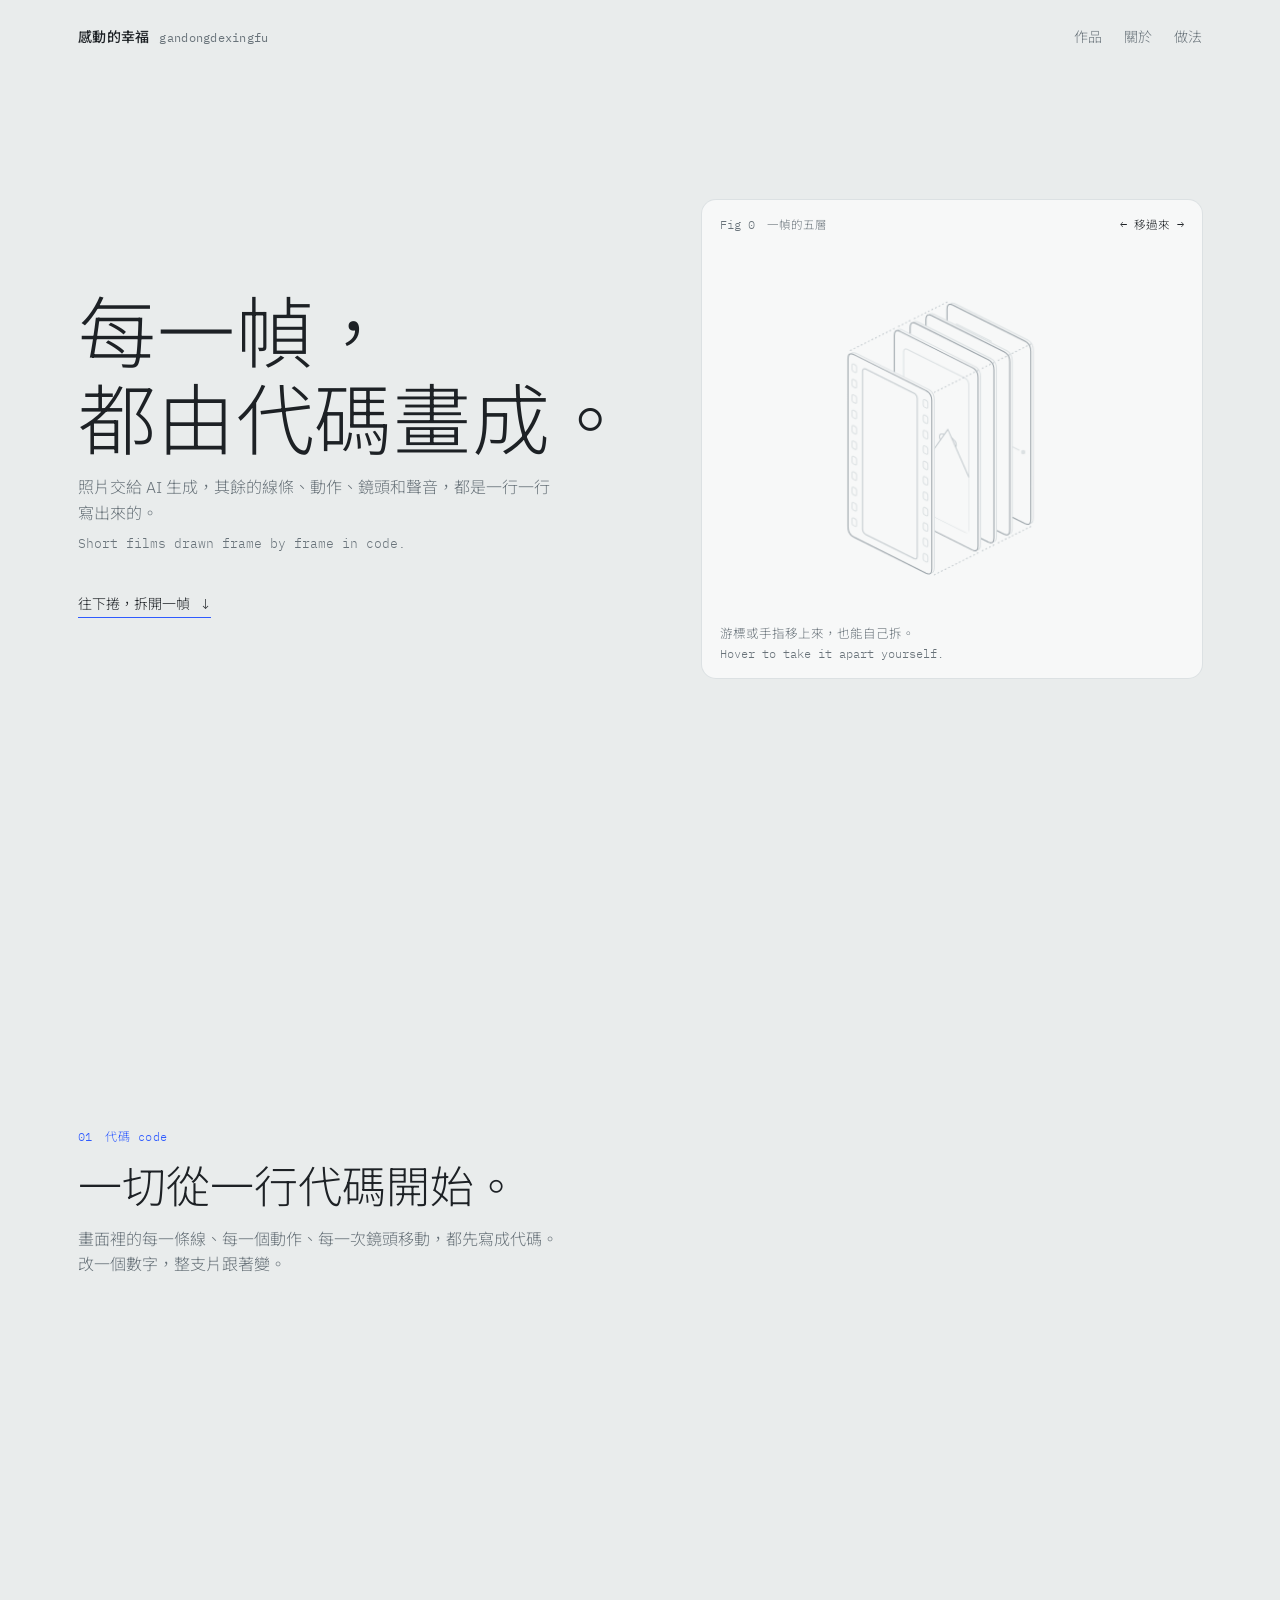
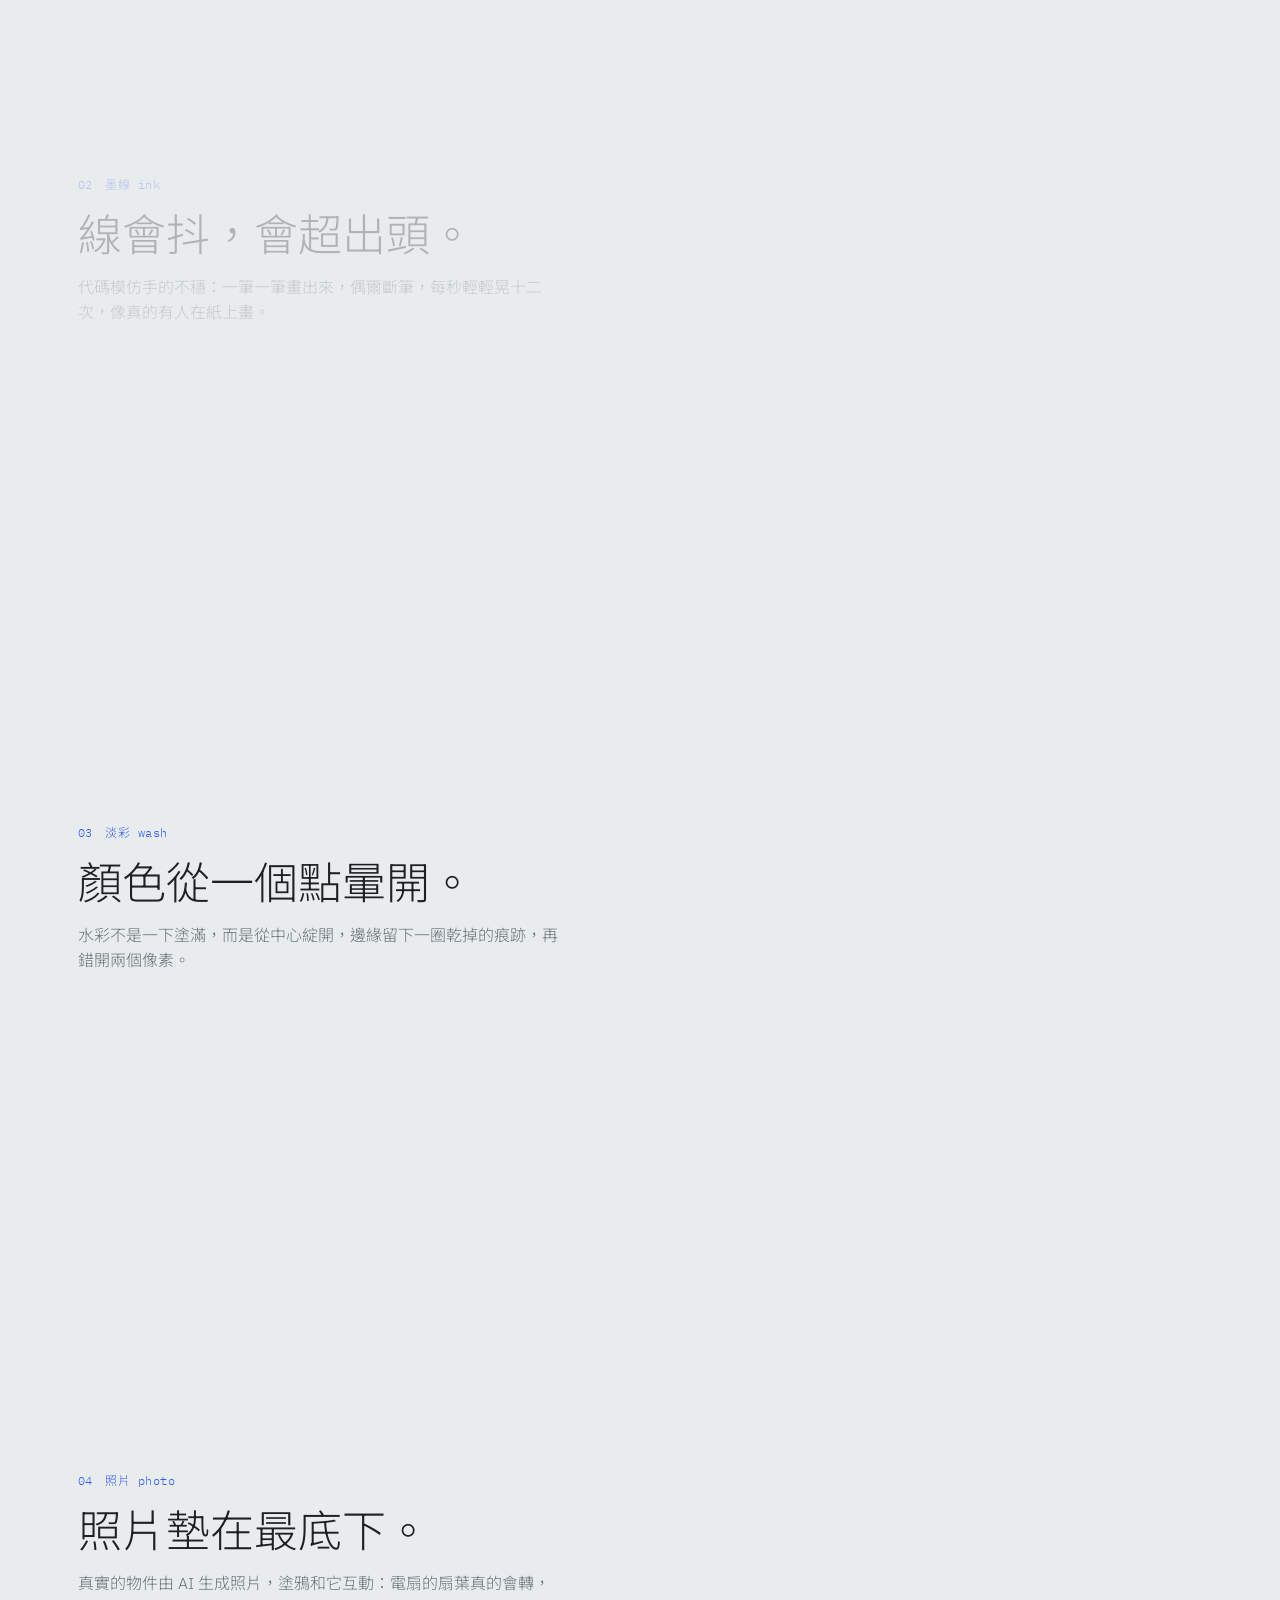
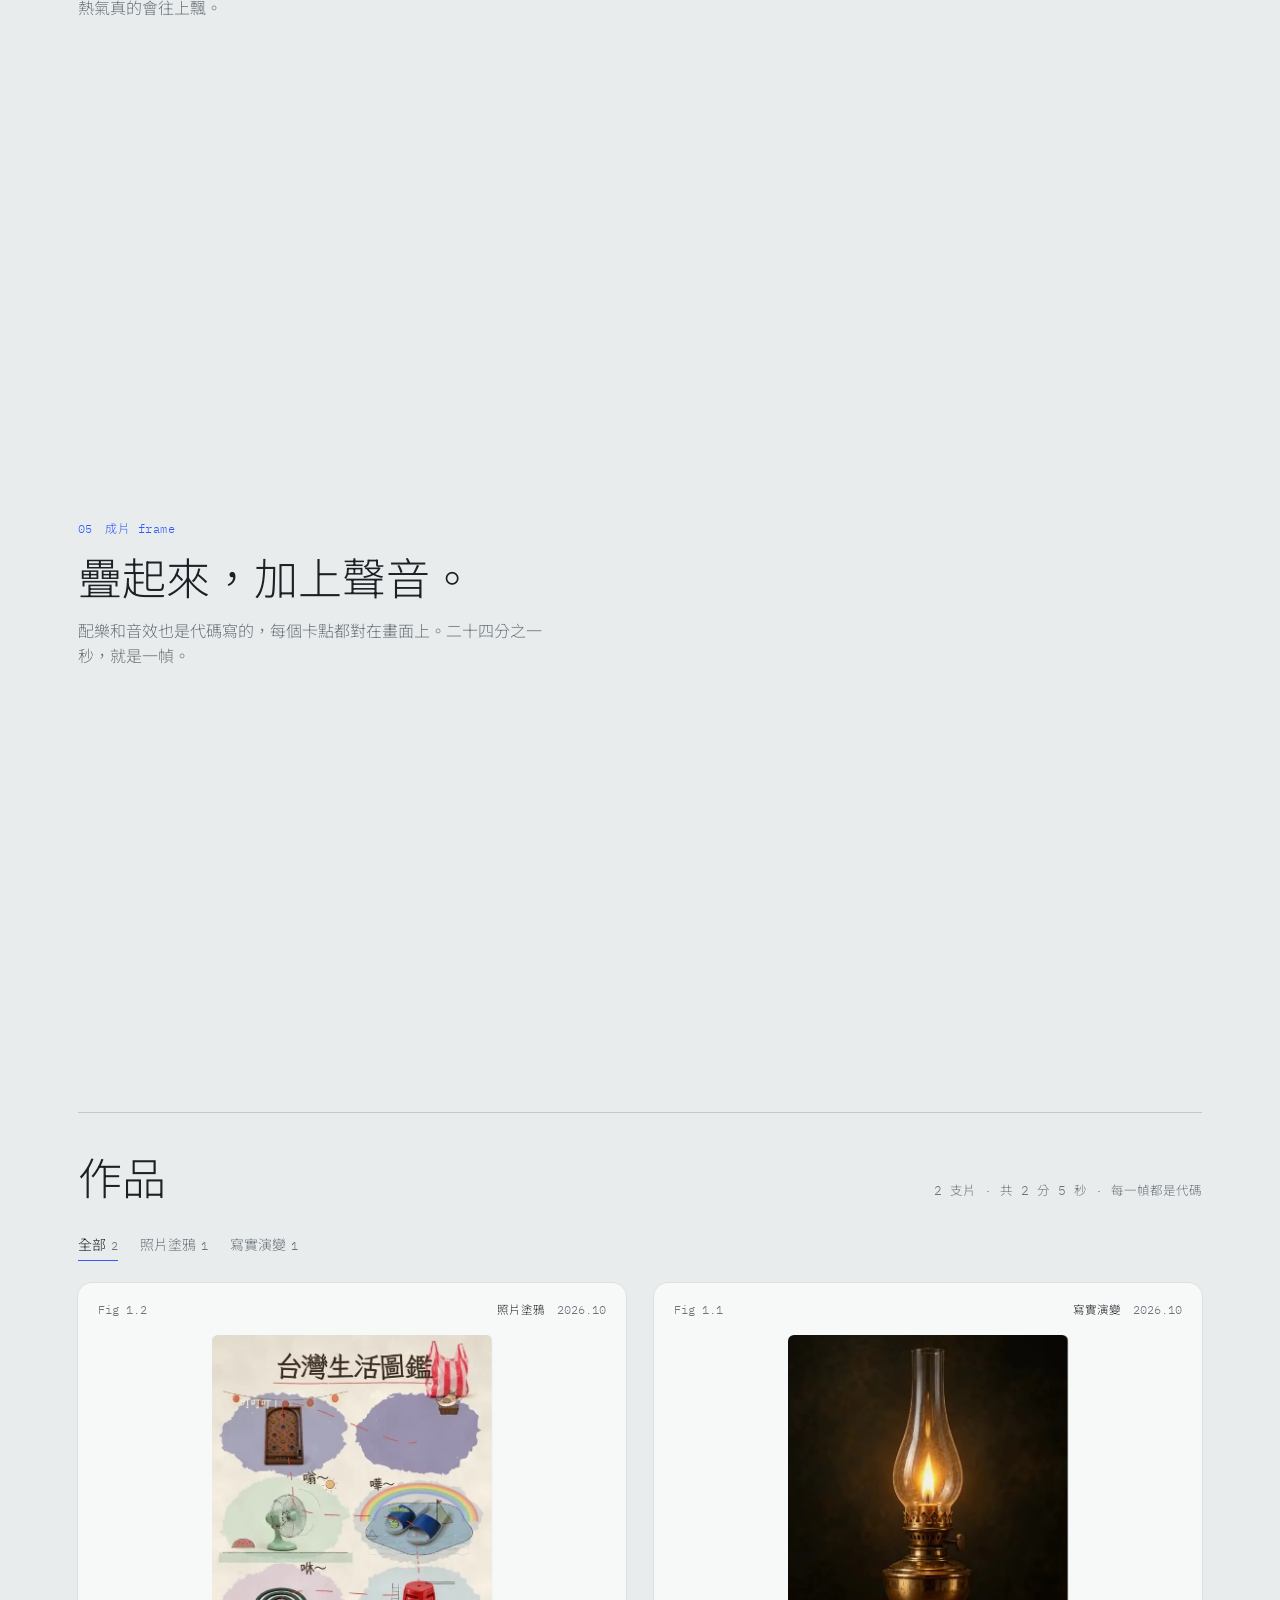
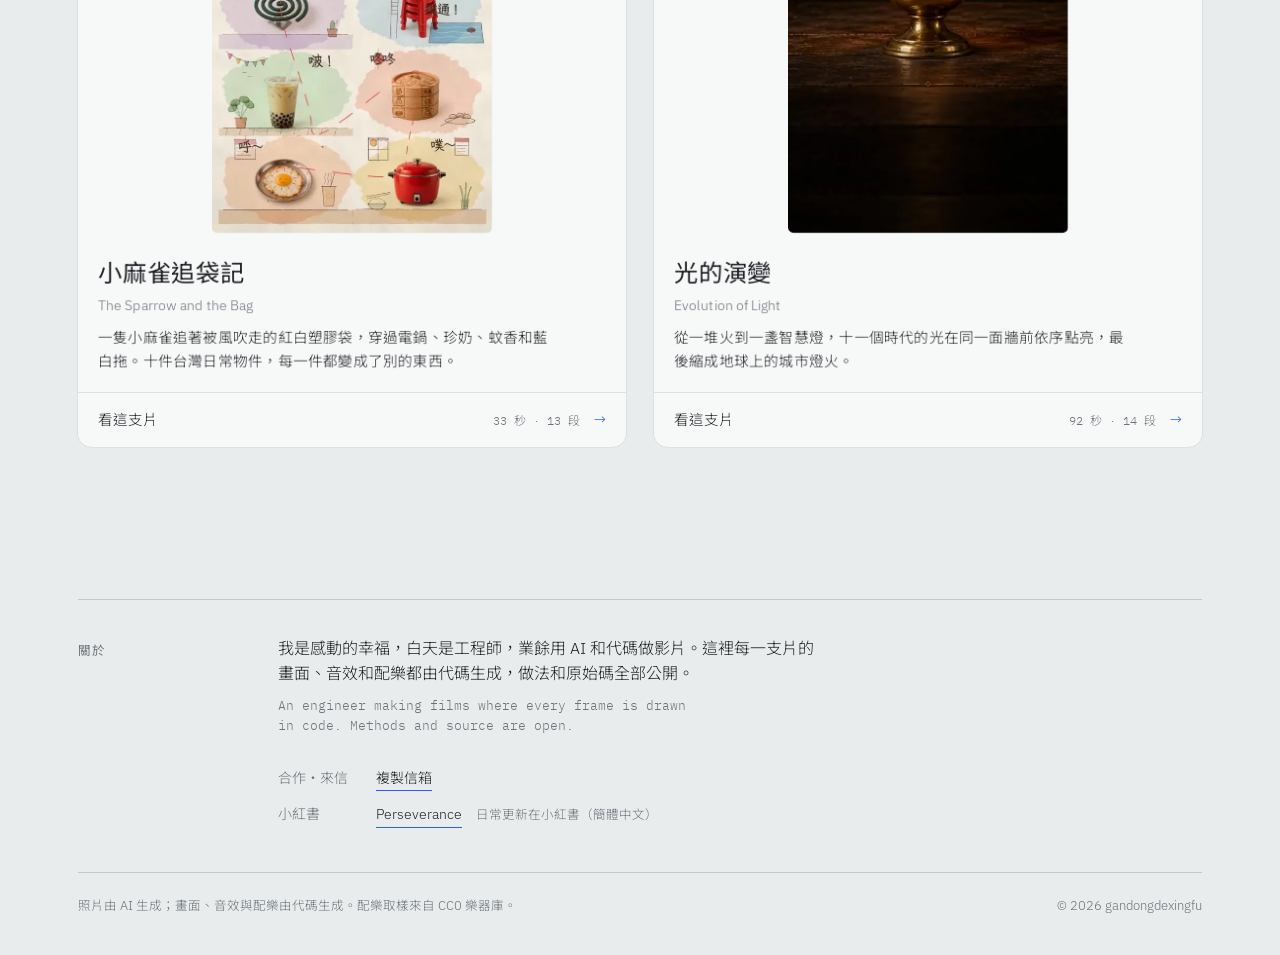
==== index.html @ b17216bf "首頁卡片與主圖加懸浮傾斜；播放／暫停改成真正的按鈕 - tilt.js：[data-tilt] 跟著游標微傾、浮起，表面掃過一道光；封面與文字分層浮出，有立體感 - 只在滑鼠裝置作用；手機與「減少動態" ====
<!doctype html>
<html lang="zh-Hant">
<head>
<meta charset="utf-8">
<meta name="viewport" content="width=device-width, initial-scale=1">
<title>感動的幸福 · 代碼影像</title>
<meta name="description" content="每一幀都由代碼畫成的短片作品集。Short films where every frame is drawn in code.">
<link rel="icon" href="favicon.svg" type="image/svg+xml">
<link rel="icon" href="favicon-32.png" sizes="32x32" type="image/png">
<link rel="apple-touch-icon" href="apple-touch-icon.png">
<meta name="theme-color" content="#E9ECEC">
<meta property="og:type" content="website">
<meta property="og:site_name" content="感動的幸福">
<meta property="og:title" content="感動的幸福 · 每一幀，都由代碼畫成。">
<meta property="og:description" content="用代碼一幀一幀畫出來的短片作品集。滑過指紋，在片中前後移動。">
<meta property="og:url" content="https://gandongdexingfu.github.io/">
<meta property="og:image" content="https://gandongdexingfu.github.io/media/og.jpg">
<meta property="og:image:width" content="1200">
<meta property="og:image:height" content="630">
<meta name="twitter:card" content="summary_large_image">
<meta name="twitter:image" content="https://gandongdexingfu.github.io/media/og.jpg">
<link rel="preconnect" href="https://fonts.googleapis.com">
<link rel="preconnect" href="https://fonts.gstatic.com" crossorigin>
<link href="https://fonts.googleapis.com/css2?family=IBM+Plex+Mono:wght@400;500&family=IBM+Plex+Sans:wght@300;400;500&family=Noto+Sans+TC:wght@300;400;500&display=swap" rel="stylesheet">
<link rel="stylesheet" href="assets/site.css">
</head>
<body>
<div class="wrap">
  <header class="top">
    <a class="mark" href="./">感動的幸福<span>gandongdexingfu</span></a>
    <nav class="top"><a href="#works">作品</a><a href="#about">關於</a><a href="https://github.com/gandongdexingfu/lemo-opuscar/tree/main/mine">做法</a></nav>
  </header>

  <!-- 開場：往下捲，主圖黏在右邊，一層一層拆開一幀 -->
  <section class="story" id="story" aria-label="一幀畫面是怎麼做出來的">
    <div class="story-hero step" data-layer="">
      <h1 class="lines"><span>每一幀，</span><span>都由代碼畫成。</span></h1>
      <p class="rise">照片交給 AI 生成，其餘的線條、動作、鏡頭和聲音，都是一行一行寫出來的。
        <span class="en">Short films drawn frame by frame in code.</span></p>
      <a class="cue rise" href="#step-1">往下捲，拆開一幀<span aria-hidden="true">↓</span></a>
    </div>
    <div class="story-fig">
      <figure class="fig hero-fig" id="hero" data-tilt="3" data-lift="10" data-label="一幀畫面拆成五層：代碼、墨線、淡彩、照片、成片。">
        <div class="fig-head"><span>Fig 0　一幀的五層</span><span class="fig-read" aria-live="polite"></span></div>
        <div class="fig-stage"></div>
        <figcaption>游標或手指移上來，也能自己拆。<span class="en">Hover to take it apart yourself.</span></figcaption>
      </figure>
    </div>
    <ol class="story-steps">
      <li class="step" id="step-1" data-layer="code"><span class="n">01　代碼 code</span><h2>一切從一行代碼開始。</h2><p>畫面裡的每一條線、每一個動作、每一次鏡頭移動，都先寫成代碼。改一個數字，整支片跟著變。</p></li>
      <li class="step" data-layer="ink"><span class="n">02　墨線 ink</span><h2>線會抖，會超出頭。</h2><p>代碼模仿手的不穩：一筆一筆畫出來，偶爾斷筆，每秒輕輕晃十二次，像真的有人在紙上畫。</p></li>
      <li class="step" data-layer="wash"><span class="n">03　淡彩 wash</span><h2>顏色從一個點暈開。</h2><p>水彩不是一下塗滿，而是從中心綻開，邊緣留下一圈乾掉的痕跡，再錯開兩個像素。</p></li>
      <li class="step" data-layer="photo"><span class="n">04　照片 photo</span><h2>照片墊在最底下。</h2><p>真實的物件由 AI 生成照片，塗鴉和它互動：電扇的扇葉真的會轉，熱氣真的會往上飄。</p></li>
      <li class="step" data-layer="frame"><span class="n">05　成片 frame</span><h2>疊起來，加上聲音。</h2><p>配樂和音效也是代碼寫的，每個卡點都對在畫面上。二十四分之一秒，就是一幀。</p></li>
    </ol>
  </section>

  <section class="gallery" id="works" aria-labelledby="works-h">
    <div class="gallery-head reveal">
      <h2 id="works-h">作品</h2>
      <p class="stat" id="stat"></p>
    </div>
    <div class="filters reveal" id="filters" role="toolbar" aria-label="按風格篩選"></div>
    <div class="works" id="grid"></div>
  </section>

  <section class="about" id="about" aria-labelledby="about-h">
    <h2 id="about-h">關於</h2>
    <div class="about-body">
      <p>我是感動的幸福，白天是工程師，業餘用 AI 和代碼做影片。這裡每一支片的畫面、音效和配樂都由代碼生成，做法和原始碼全部公開。</p>
      <p class="en">An engineer making films where every frame is drawn in code. Methods and source are open.</p>
    </div>
    <dl class="contact">
      <dt>合作・來信</dt>
      <dd><button type="button" class="mail" data-m="=02bj5yav9Gb0V3bARTM0cnblh2Yhlma">複製信箱</button><span class="mail-out" aria-live="polite"></span></dd>
      <dt>小紅書</dt>
      <dd><a href="https://xhslink.cn/o/74lCxxGtSwO" target="_blank" rel="noopener">Perseverance</a><span class="note">日常更新在小紅書（簡體中文）</span></dd>
    </dl>
  </section>

  <footer>
    <span>照片由 AI 生成；畫面、音效與配樂由代碼生成。配樂取樣來自 CC0 樂器庫。</span>
    <span>© 2026 gandongdexingfu</span>
  </footer>
</div>

<script src="assets/site.js"></script>
<script src="assets/tilt.js" defer></script>
<script src="assets/hairline/kernel.js"></script>
<script src="assets/figures.js"></script>
<script src="assets/hairline/frame.js"></script>
<script>
const calm = matchMedia('(prefers-reduced-motion: reduce)').matches;
// 開場：哪一段文字走到畫面中線，主圖就亮哪一層
const hero = FIG.mount(document.getElementById('hero'), 'frame', { rest: '← 移過來 →', intro: true });
const steps = [...document.querySelectorAll('#story .step')];
let now = null;
const pick = el => {
  if (el === now) return; now = el;
  steps.forEach(s => s.classList.toggle('on', s === el));
  const layer = el.dataset.layer || null;
  if (layer) hero.stopIntro();
  hero.point(layer);
};
const io = new IntersectionObserver(es => es.forEach(e => { if (e.isIntersecting) pick(e.target); }), { rootMargin: '-48% 0px -48% 0px' });
steps.forEach(s => io.observe(s));
</script>
<script>
// 捲進畫面時輕輕浮起
const rise = new IntersectionObserver(es => es.forEach(e => { if (e.isIntersecting) { e.target.classList.add('in'); rise.unobserve(e.target); } }), { rootMargin: '0px 0px -8% 0px' });
const watch = el => calm ? el.classList.add('in') : rise.observe(el);
document.querySelectorAll('.reveal').forEach(watch);

SITE.load('').then(([WORKS, FP]) => {
  const grid = document.getElementById('grid');
  const total = WORKS.reduce((a, w) => a + FP[w.id].dur, 0);
  document.getElementById('stat').textContent = `${WORKS.length} 支片 · 共 ${Math.floor(total / 60)} 分 ${Math.round(total % 60)} 秒 · 每一幀都是代碼`;
  // 風格篩選：從作品資料自動長出按鈕
  const bar = document.getElementById('filters'), styles = [...new Set(WORKS.map(w => w.style))];
  const mk = (label, key, n) => { const b = document.createElement('button'); b.type = 'button'; b.dataset.key = key; b.setAttribute('aria-pressed', key === '*'); b.innerHTML = `${label}<span>${n}</span>`; bar.appendChild(b); };
  mk('全部', '*', WORKS.length); styles.forEach(st => mk(st, st, WORKS.filter(w => w.style === st).length));
  const apply = key => { bar.querySelectorAll('button').forEach(b => b.setAttribute('aria-pressed', b.dataset.key === key)); grid.querySelectorAll('.card').forEach(p => { p.hidden = key !== '*' && p.dataset.style !== key; }); try { history.replaceState(null, '', key === '*' ? location.pathname : '?style=' + encodeURIComponent(key) + '#works'); } catch (e) {} };
  bar.addEventListener('click', e => { const b = e.target.closest('button'); if (b) apply(b.dataset.key); });
  WORKS.forEach((w, i) => {
    const D = FP[w.id].dur, n = w.chapters.length;
    const a = document.createElement('a'); a.className = 'card reveal'; a.dataset.tilt = '6'; a.href = `works/${w.id}/`; a.dataset.style = w.style; a.style.setProperty('--d', i * 90 + 'ms');
    a.innerHTML = `
      <div class="card-head"><span>${w.fig}</span><span><span class="style-tag">${SITE.esc(w.style)}</span>　${w.date}</span></div>
      <div class="card-stage"><img src="media/${w.id}.webp" alt="${SITE.esc(w.title)}的畫面" loading="lazy" decoding="async"><video muted playsinline preload="none"></video><span class="scrub"></span></div>
      <div class="card-body"><h3>${SITE.esc(w.title)}</h3><div class="en">${SITE.esc(w.en)}</div><p>${SITE.esc(w.blurb)}</p></div>
      <div class="card-go"><span>看這支片</span><span class="meta">${D.toFixed(0)} 秒 · ${n} 段</span><span class="arrow" aria-hidden="true">→</span></div>`;
    grid.appendChild(a); watch(a);
    // 滑過畫面＝無聲預覽：游標在哪，片子就在哪；離開就回到封面
    const stage = a.querySelector('.card-stage'), v = stage.querySelector('video'), bar2 = stage.querySelector('.scrub');
    stage.addEventListener('pointermove', e => {
      if (e.pointerType !== 'mouse') return;
      const r = stage.getBoundingClientRect(), f = Math.min(1, Math.max(0, (e.clientX - r.left) / r.width));
      bar2.style.transform = `scaleX(${f})`; stage.classList.add('live');
      if (!v.src) v.src = `media/${w.id}.mp4`;
      const go = () => { v.currentTime = f * (D - .05); };
      if (v.readyState >= 1) go(); else v.addEventListener('loadedmetadata', go, { once: true });
    });
    stage.addEventListener('pointerleave', () => { stage.classList.remove('live'); bar2.style.transform = 'scaleX(0)'; });
  });
  const st0 = new URLSearchParams(location.search).get('style'); if (st0 && styles.includes(st0)) apply(st0);
});
// 信箱不寫明文：存成反轉的 base64，點按鈕才組回並複製
document.querySelectorAll('button.mail').forEach(b => b.addEventListener('click', async () => {
  const m = atob(b.dataset.m.split('').reverse().join('')), out = b.nextElementSibling;
  try { await navigator.clipboard.writeText(m); out.textContent = '已複製：' + m; }
  catch { out.textContent = m; }
}));
</script>
</body>
</html>
---- assets/site.css ----
:root {
  --page: #E9ECEC;
  --plate: #F7F8F8;
  --ink: #1D2125;
  --dim: #69737A;
  --line: #C3CACE;
  --faint: #DCE1E3;
  --signal: #2F5BFF;
  --edge: #98A1A7;
  --sans: "IBM Plex Sans", "Noto Sans TC", system-ui, sans-serif;
  --mono: "IBM Plex Mono", "Noto Sans TC", ui-monospace, monospace;
}
@media (prefers-color-scheme: dark) {
  :root:not([data-theme="light"]) { --page: #15191C; --plate: #1C2126; --ink: #E6EAEC; --dim: #8D979E; --line: #3A434A; --faint: #283037; --signal: #7C98FF; --edge: #5E686F; }
}
:root[data-theme="dark"] { --page: #15191C; --plate: #1C2126; --ink: #E6EAEC; --dim: #8D979E; --line: #3A434A; --faint: #283037; --signal: #7C98FF; --edge: #5E686F; }

* { box-sizing: border-box; }
html { -webkit-text-size-adjust: 100%; }
body { margin: 0; background: var(--page); color: var(--ink); font-family: var(--sans); font-weight: 300; line-height: 1.6; }
a { color: inherit; }
:focus-visible { outline: 1.5px solid var(--signal); outline-offset: 3px; border-radius: 4px; }

.wrap { max-width: 1180px; margin: 0 auto; padding: 0 28px; }
header.top { display: flex; justify-content: space-between; align-items: baseline; padding: 26px 0 0; font-size: 14px; }
.mark { font-weight: 500; letter-spacing: .02em; text-decoration: none; }
.mark span { color: var(--dim); font-family: var(--mono); font-size: 12px; margin-left: 10px; font-weight: 400; }
nav.top a { text-decoration: none; color: var(--dim); margin-left: 22px; }
nav.top a:hover { color: var(--ink); }

.intro { padding: 72px 0 64px; display: grid; grid-template-columns: minmax(0, 1fr) minmax(0, 500px); gap: 56px; align-items: center; }
.intro-text { max-width: 640px; }
.intro h1 { font-family: "Noto Sans TC", var(--sans); font-weight: 300; font-size: clamp(34px, 5.2vw, 60px); line-height: 1.18; letter-spacing: .01em; margin: 0; }
.intro p { margin: 22px 0 0; color: var(--dim); font-size: 16px; max-width: 34em; }
.intro p .en { display: block; font-family: var(--mono); font-size: 12.5px; margin-top: 6px; }

.filters { display: flex; flex-wrap: wrap; gap: 8px 22px; padding: 0 0 22px; font-size: 14px; }
.filters button { font: inherit; background: none; border: 0; padding: 4px 0; color: var(--dim); cursor: pointer; border-bottom: 1.5px solid transparent; }
.filters button:hover { color: var(--ink); }
.filters button[aria-pressed="true"] { color: var(--ink); border-bottom-color: var(--signal); }
.filters button span { font-family: var(--mono); font-size: 11.5px; margin-left: 5px; color: var(--dim); }
.plate[hidden] { display: none; }
.style-tag { color: var(--ink); }
.works { display: grid; grid-template-columns: repeat(2, minmax(0, 1fr)); gap: 28px; padding-bottom: 96px; }
.plate { background: var(--plate); border-radius: 14px; padding: 18px 20px 16px; box-shadow: 0 0 0 1px var(--faint); display: flex; flex-direction: column; }
.plate-head, .plate-foot { display: flex; justify-content: space-between; font-family: var(--mono); font-size: 11.5px; color: var(--dim); }
.stage { position: relative; margin: 16px auto 0; width: min(100%, 300px); aspect-ratio: 9 / 16; border-radius: 6px; overflow: hidden; background: var(--faint); cursor: ew-resize; }
.stage video, .stage img { position: absolute; inset: 0; width: 100%; height: 100%; object-fit: cover; display: block; }
.stage .hint { position: absolute; left: 50%; bottom: 12px; transform: translateX(-50%); font-family: var(--mono); font-size: 11px; color: #fff; background: rgba(20,24,28,.55); padding: 3px 9px; border-radius: 999px; pointer-events: none; transition: opacity .3s; white-space: nowrap; }
.stage:hover .hint, .stage.scrubbing .hint { opacity: 0; }

.title { margin: 20px 0 0; }
.title h2 { font-family: "Noto Sans TC", var(--sans); font-weight: 400; font-size: 24px; margin: 0; letter-spacing: .02em; }
.title .en { font-size: 14px; color: var(--dim); margin-top: 2px; }
.title p { font-size: 14.5px; margin: 10px 0 0; max-width: 32em; }

/* 指紋：音量波形＋章節刻度＋安靜段；游標位置＝畫面位置 */
.print { position: relative; margin-top: 18px; height: 54px; cursor: ew-resize; touch-action: pan-y; }
.print svg { position: absolute; inset: 0; width: 100%; height: 100%; overflow: visible; }
.print .lv { stroke: var(--ink); stroke-width: 1; opacity: .55; }
.print .tick { stroke: var(--ink); stroke-width: 1; }
.print .sil { fill: var(--faint); }
.print .base { stroke: var(--line); stroke-width: 1; }
.print .head { stroke: var(--signal); stroke-width: 1.25; }
.print .chap.on { opacity: 1; }
.readout { margin-top: 8px; font-family: var(--mono); font-size: 12px; display: flex; justify-content: space-between; color: var(--dim); }
.readout b { font-weight: 500; color: var(--ink); }

.actions { margin-top: 14px; display: flex; gap: 18px; font-size: 13.5px; }
.actions button, .actions a { font: inherit; background: none; border: 0; padding: 0; color: var(--ink); cursor: pointer; text-decoration: underline; text-decoration-color: var(--line); text-underline-offset: 4px; }
.actions button:hover, .actions a:hover { text-decoration-color: var(--signal); }

.spec { margin: 16px 0 0; padding: 12px 0 0; border-top: 1px solid var(--faint); display: grid; grid-template-columns: max-content 1fr; gap: 4px 18px; font-size: 13px; }
.spec dt { color: var(--dim); }
.spec dd { margin: 0; }

footer { border-top: 1px solid var(--line); padding: 22px 0 40px; font-size: 12.5px; color: var(--dim); display: flex; justify-content: space-between; gap: 20px; flex-wrap: wrap; }

@media (max-width: 760px) {
  .wrap { padding: 0 16px; }
  .intro { padding: 56px 0 40px; }
  .works { grid-template-columns: 1fr; gap: 20px; }
  .stage { width: min(100%, 320px); }
  nav.top a { margin-left: 14px; }
  .mark span { display: none; }
}
@media (prefers-reduced-motion: reduce) { * { transition: none !important; } }

.title h2 a { text-decoration: none; }
.title h2 a:hover { text-decoration: underline; text-decoration-color: var(--signal); text-underline-offset: 5px; text-decoration-thickness: 1.5px; }

/* —— 作品頁 —— */
.crumb { padding: 40px 0 0; font-size: 13.5px; color: var(--dim); }
.crumb a { color: var(--dim); text-decoration: none; }
.crumb a:hover { color: var(--ink); }
.work { display: grid; grid-template-columns: minmax(0, 400px) minmax(0, 1fr); gap: 56px; padding: 28px 0 80px; align-items: start; }
.work .plate { position: sticky; top: 24px; }
.work .stage { width: 100%; }
.work h1 { font-family: "Noto Sans TC", var(--sans); font-weight: 300; font-size: clamp(34px, 4.4vw, 52px); line-height: 1.15; margin: 0; }
.work .en { color: var(--dim); margin-top: 6px; }
.work .lede { font-size: 16.5px; margin: 22px 0 0; max-width: 32em; }
.chapters { list-style: none; margin: 34px 0 0; padding: 0; border-top: 1px solid var(--faint); }
.chapters li { border-bottom: 1px solid var(--faint); }
.chapters button { width: 100%; display: grid; grid-template-columns: 72px 1fr; gap: 12px; text-align: left; font: inherit; font-size: 15px; color: var(--ink); background: none; border: 0; padding: 9px 4px; cursor: pointer; }
.chapters button span:first-child { font-family: var(--mono); font-size: 12px; color: var(--dim); padding-top: 3px; }
.chapters button:hover { background: var(--plate); }
.chapters li.on button { color: var(--signal); }
.chapters li.on button span:first-child { color: var(--signal); }
.links { margin-top: 26px; display: flex; flex-wrap: wrap; gap: 8px 22px; font-size: 14px; }
.links a { text-decoration: underline; text-decoration-color: var(--line); text-underline-offset: 4px; }
.links a:hover { text-decoration-color: var(--signal); }

.bts { padding: 8px 0 72px; }
.bts > h2 { font-family: "Noto Sans TC", var(--sans); font-weight: 300; font-size: 30px; margin: 0; }
.bts > p { color: var(--dim); margin: 8px 0 0; max-width: 40em; }
.pair { display: grid; grid-template-columns: minmax(0, 1.25fr) minmax(0, 1fr); gap: 0; margin-top: 34px; background: var(--plate); border-radius: 14px; box-shadow: 0 0 0 1px var(--faint); overflow: hidden; }
.pair .code { padding: 18px 22px 20px; border-right: 1px solid var(--faint); min-width: 0; }
.pair .head { display: flex; justify-content: space-between; font-family: var(--mono); font-size: 11.5px; color: var(--dim); }
.pair h3 { font-family: "Noto Sans TC", var(--sans); font-weight: 400; font-size: 20px; margin: 14px 0 0; }
.pair .note { font-size: 14px; margin: 6px 0 0; max-width: 36em; }
.pair pre { margin: 16px 0 0; padding: 14px 16px; background: var(--page); border-radius: 8px; overflow-x: auto; font-family: var(--mono); font-size: 12.5px; line-height: 1.65; color: var(--ink); tab-size: 2; }
.pair pre .cm { color: var(--dim); }
.pair figure { margin: 0; position: relative; background: var(--faint); }
.pair figure img { display: block; width: 100%; height: 100%; object-fit: cover; aspect-ratio: 4 / 5; }
.pair figure button { position: absolute; left: 14px; bottom: 14px; font: inherit; font-size: 12.5px; background: rgba(247,248,248,.92); color: #1D2125; border: 0; border-radius: 999px; padding: 5px 12px; cursor: pointer; }
.pair figure button:hover { background: #fff; }
.next { display: flex; justify-content: space-between; gap: 16px; padding: 22px 0; border-top: 1px solid var(--line); font-size: 14.5px; }
.next a { text-decoration: none; }
.next a:hover { color: var(--signal); }

@media (max-width: 860px) {
  .work { grid-template-columns: 1fr; gap: 28px; }
  .work .plate { position: static; }
  .work .stage { width: min(100%, 340px); }
  .pair { grid-template-columns: 1fr; }
  .pair .code { border-right: 0; border-bottom: 1px solid var(--faint); }
  .pair figure img { aspect-ratio: 4 / 3; }
}

/* 關於 */
.about { border-top: 1px solid var(--line); margin-top: 56px; padding: 36px 0 44px; display: grid; grid-template-columns: 160px 1fr; gap: 18px 40px; }
.about h2 { font-family: var(--mono); font-weight: 400; font-size: 12.5px; color: var(--dim); margin: 4px 0 0; letter-spacing: .04em; }
.about-body p { margin: 0; font-size: 16px; max-width: 34em; }
.about-body .en { font-family: var(--mono); font-size: 12.5px; color: var(--dim); margin-top: 8px; }
.contact { grid-column: 2; display: grid; grid-template-columns: auto 1fr; gap: 12px 28px; margin: 14px 0 0; font-size: 14px; align-items: baseline; }
.contact dt { color: var(--dim); }
.contact dd { margin: 0; display: flex; flex-wrap: wrap; gap: 6px 14px; align-items: baseline; }
.contact a, .contact button.mail { font: inherit; color: var(--ink); background: none; border: 0; padding: 0 0 1px; cursor: pointer; text-decoration: none; border-bottom: 1.5px solid var(--signal); }
.contact .mail-out, .contact .note { font-size: 12.5px; color: var(--dim); }
.contact .mail-out { font-family: var(--mono); }
@media (max-width: 640px) { .about { grid-template-columns: 1fr; } .contact { grid-column: 1; } }

/* hairline 線稿圖：引擎的五種線色換成網站的色票，唯一的亮線是訊號藍 */
[data-hairline] { --hairline-plate: var(--plate); --hairline-hi: var(--signal); --hairline-edge: var(--edge); --hairline-mid: var(--line); --hairline-lo: var(--faint); --hairline-stroke: 1; }
.fig { margin: 0; background: var(--plate); border-radius: 14px; box-shadow: 0 0 0 1px var(--faint); padding: 16px 18px 14px; }
.fig-head { display: flex; justify-content: space-between; gap: 12px; font-family: var(--mono); font-size: 11.5px; color: var(--dim); }
.fig-read { color: var(--ink); font-variant-numeric: tabular-nums; white-space: nowrap; }
.fig-stage { margin: 6px -6px 2px; cursor: crosshair; }
.fig figcaption { font-size: 12.5px; color: var(--dim); }
.fig figcaption .en { display: block; font-family: var(--mono); font-size: 11.5px; margin-top: 2px; }
@media (max-width: 900px) { .intro { grid-template-columns: 1fr; gap: 32px; } .hero-fig { max-width: 520px; } }
.work-fig { margin-top: 28px; max-width: 560px; }
.work-fig .fig-stage { cursor: pointer; }
/* 404 */
.lost { display: grid; grid-template-columns: minmax(0, 1fr) minmax(0, 480px); gap: 56px; align-items: center; padding: 72px 0 96px; }
.lost h1 { font-family: "Noto Sans TC", var(--sans); font-weight: 300; font-size: clamp(30px, 4.4vw, 48px); line-height: 1.2; margin: 0; }
.lost p { color: var(--dim); font-size: 16px; margin: 18px 0 0; max-width: 30em; }
.lost .code { font-family: var(--mono); font-size: 12.5px; color: var(--dim); margin: 0 0 14px; }
.lost a.back { display: inline-block; margin-top: 26px; color: var(--ink); text-decoration: none; border-bottom: 1.5px solid var(--signal); }
@media (max-width: 900px) { .lost { grid-template-columns: 1fr; gap: 32px; padding: 48px 0 64px; } }

/* —— 首頁：開場敘事 —— */
:root { --ease: cubic-bezier(.32, .72, 0, 1); }
.story { display: grid; grid-template-columns: minmax(0, 1fr) minmax(0, 500px); grid-template-areas: "hero fig" "steps fig"; column-gap: 64px; }
.story-hero { grid-area: hero; min-height: calc(100vh - 70px); min-height: calc(100svh - 70px); display: flex; flex-direction: column; justify-content: center; padding: 24px 0 48px; }
.story-hero h1 { font-family: "Noto Sans TC", var(--sans); font-weight: 300; font-size: clamp(40px, 6.4vw, 78px); line-height: 1.12; letter-spacing: .01em; margin: 0; }
.story-hero p { margin: 26px 0 0; color: var(--dim); font-size: 16.5px; max-width: 30em; }
.story-hero p .en { display: block; font-family: var(--mono); font-size: 12.5px; margin-top: 6px; }
.cue { margin-top: 40px; align-self: flex-start; font-size: 14px; color: var(--ink); text-decoration: none; display: inline-flex; gap: 10px; align-items: baseline; border-bottom: 1.5px solid var(--signal); padding-bottom: 2px; }
.cue span { display: inline-block; animation: nudge 2.4s var(--ease) infinite; }
@keyframes nudge { 0%, 60%, 100% { transform: none; } 30% { transform: translateY(4px); } }
.story-fig { grid-area: fig; }
.story-fig .fig { position: sticky; top: max(24px, calc(50vh - 250px)); top: max(24px, calc(50svh - 250px)); }
.story-steps { grid-area: steps; list-style: none; margin: 0; padding: 0 0 18vh; }
.story-steps .step { min-height: 72vh; display: flex; flex-direction: column; justify-content: center; max-width: 30em; opacity: .28; transition: opacity .7s var(--ease); }
.story-steps .step.on { opacity: 1; }
.step .n { font-family: var(--mono); font-size: 12px; color: var(--signal); letter-spacing: .04em; }
.step h2 { font-family: "Noto Sans TC", var(--sans); font-weight: 300; font-size: clamp(28px, 3.6vw, 44px); line-height: 1.2; margin: 12px 0 0; }
.step p { font-size: 16px; color: var(--dim); margin: 16px 0 0; }

/* 標語一行一行浮上來；其他東西捲進畫面時輕輕浮起 */
.lines span { display: block; animation: up 1s var(--ease) both; }
.lines span:nth-child(2) { animation-delay: .14s; }
.rise { animation: up 1s var(--ease) .32s both; }
.cue.rise { animation-delay: .5s; }
@keyframes up { from { opacity: 0; transform: translateY(22px); } }
.reveal { opacity: 0; translate: 0 26px; transition: opacity .9s var(--ease), translate .9s var(--ease), box-shadow .5s var(--ease); transition-delay: var(--d, 0ms); }
.reveal.in { opacity: 1; translate: none; }

/* —— 首頁：作品 —— */
.gallery { padding-top: 32px; }
.gallery-head { display: flex; align-items: baseline; justify-content: space-between; gap: 16px; flex-wrap: wrap; border-top: 1px solid var(--line); padding-top: 28px; margin-bottom: 18px; }
.gallery-head h2 { font-family: "Noto Sans TC", var(--sans); font-weight: 300; font-size: clamp(30px, 3.6vw, 44px); margin: 0; }
.stat { font-family: var(--mono); font-size: 12.5px; color: var(--dim); margin: 0; }
.card { display: flex; flex-direction: column; text-decoration: none; color: inherit; background: var(--plate); border-radius: 14px; padding: 18px 20px 0; box-shadow: 0 0 0 1px var(--faint); }
.card[hidden] { display: none; }
.card:hover { box-shadow: 0 0 0 1px var(--signal), 0 18px 40px -24px rgba(20, 30, 60, .35); }
.card-head { display: flex; justify-content: space-between; font-family: var(--mono); font-size: 11.5px; color: var(--dim); }
.card-stage { position: relative; margin: 16px auto 0; width: min(100%, 280px); aspect-ratio: 9 / 16; border-radius: 6px; overflow: hidden; background: var(--faint); cursor: ew-resize; }
.card-stage img, .card-stage video { position: absolute; inset: 0; width: 100%; height: 100%; object-fit: cover; display: block; }
.card-stage video { opacity: 0; transition: opacity .25s; }
.card-stage.live video { opacity: 1; }
.card-stage img { transition: transform 1.2s var(--ease); }
.card:hover .card-stage img { transform: scale(1.025); }
.scrub { position: absolute; left: 0; right: 0; bottom: 0; height: 2px; background: var(--signal); transform: scaleX(0); transform-origin: left; }
.card-body { margin-top: 20px; }
.card-body h3 { font-family: "Noto Sans TC", var(--sans); font-weight: 400; font-size: 24px; margin: 0; letter-spacing: .02em; }
.card-body .en { font-size: 14px; color: var(--dim); margin-top: 2px; }
.card-body p { font-size: 14.5px; margin: 10px 0 0; max-width: 32em; }
.card-go { margin: 20px -20px 0; padding: 15px 20px; border-top: 1px solid var(--faint); display: flex; align-items: baseline; gap: 14px; font-size: 14.5px; }
.card-go .meta { font-family: var(--mono); font-size: 12px; color: var(--dim); margin-left: auto; }
.card-go .arrow { color: var(--signal); transition: transform .5s var(--ease); }
.card:hover .card-go .arrow { transform: translateX(5px); }
.card:hover .card-go > span:first-child { color: var(--signal); }

@media (max-width: 900px) {
  .story { grid-template-columns: 1fr; grid-template-areas: "hero" "fig" "steps"; }
  .story-hero { min-height: auto; padding: 48px 0 28px; }
  .story-fig { position: sticky; top: 0; z-index: 2; background: var(--page); padding: 8px 0 10px; }
  .story-fig .fig { position: static; max-width: 520px; margin: 0 auto; }
  .story-fig figcaption { display: none; }
  .story-steps .step { min-height: 56vh; }
}
@media (prefers-reduced-motion: reduce) {
  .lines span, .rise, .cue span { animation: none; }
  .reveal { opacity: 1; translate: none; }
}

/* 播放／暫停：一顆真正的按鈕 */
.actions { align-items: center; }
.actions button.play { display: inline-flex; align-items: center; gap: 8px; height: 38px; padding: 0 18px 0 14px; border-radius: 999px; text-decoration: none; background: var(--ink); color: var(--plate); font-size: 14px; letter-spacing: .02em; transition: background .3s var(--ease, ease), transform .3s var(--ease, ease), box-shadow .3s; }
.actions button.play svg { width: 12px; height: 12px; fill: currentColor; }
.actions button.play small { font-size: 11.5px; opacity: .7; margin-left: 6px; }
.actions button.play:hover { background: var(--signal); box-shadow: 0 6px 18px -8px var(--signal); transform: translateY(-1px); }
.actions button.play:active { transform: translateY(0) scale(.97); }
.actions button.play.on { background: transparent; color: var(--ink); box-shadow: inset 0 0 0 1px var(--line); }
.actions button.play.on:hover { box-shadow: inset 0 0 0 1px var(--signal); color: var(--signal); background: transparent; }

/* 懸浮：卡片和主圖像一塊浮起來的板子，跟著游標微微傾斜，表面有一道光 */
[data-tilt] { --rx: 0deg; --ry: 0deg; --lift: 0px; transform: perspective(1000px) rotateX(var(--rx)) rotateY(var(--ry)) translateZ(var(--lift)); transform-style: preserve-3d; }
[data-tilt]::after { content: ""; position: absolute; inset: 0; border-radius: inherit; pointer-events: none; opacity: 0; transition: opacity .5s var(--ease);
  background: radial-gradient(520px circle at var(--gx, 50%) var(--gy, 0%), rgba(255, 255, 255, .5), rgba(255, 255, 255, 0) 55%); mix-blend-mode: soft-light; }
[data-tilt].tilting::after { opacity: 1; }
.card { position: relative; }
.card.tilting { box-shadow: 0 0 0 1px var(--signal), 0 30px 60px -28px rgba(15, 25, 50, .45), 0 10px 20px -12px rgba(15, 25, 50, .25); }
.card .card-stage { transform: translateZ(26px); transition: transform .6s var(--ease); }
.card .card-body { transform: translateZ(14px); }
.hero-fig[data-tilt] { position: sticky; }
.hero-fig.tilting { box-shadow: 0 0 0 1px var(--faint), 0 34px 70px -34px rgba(15, 25, 50, .4); }
.hero-fig[data-tilt] .fig-stage { transform: translateZ(18px); }
@media (hover: none), (prefers-reduced-motion: reduce) { [data-tilt] { transform: none !important; } [data-tilt]::after { display: none; } }
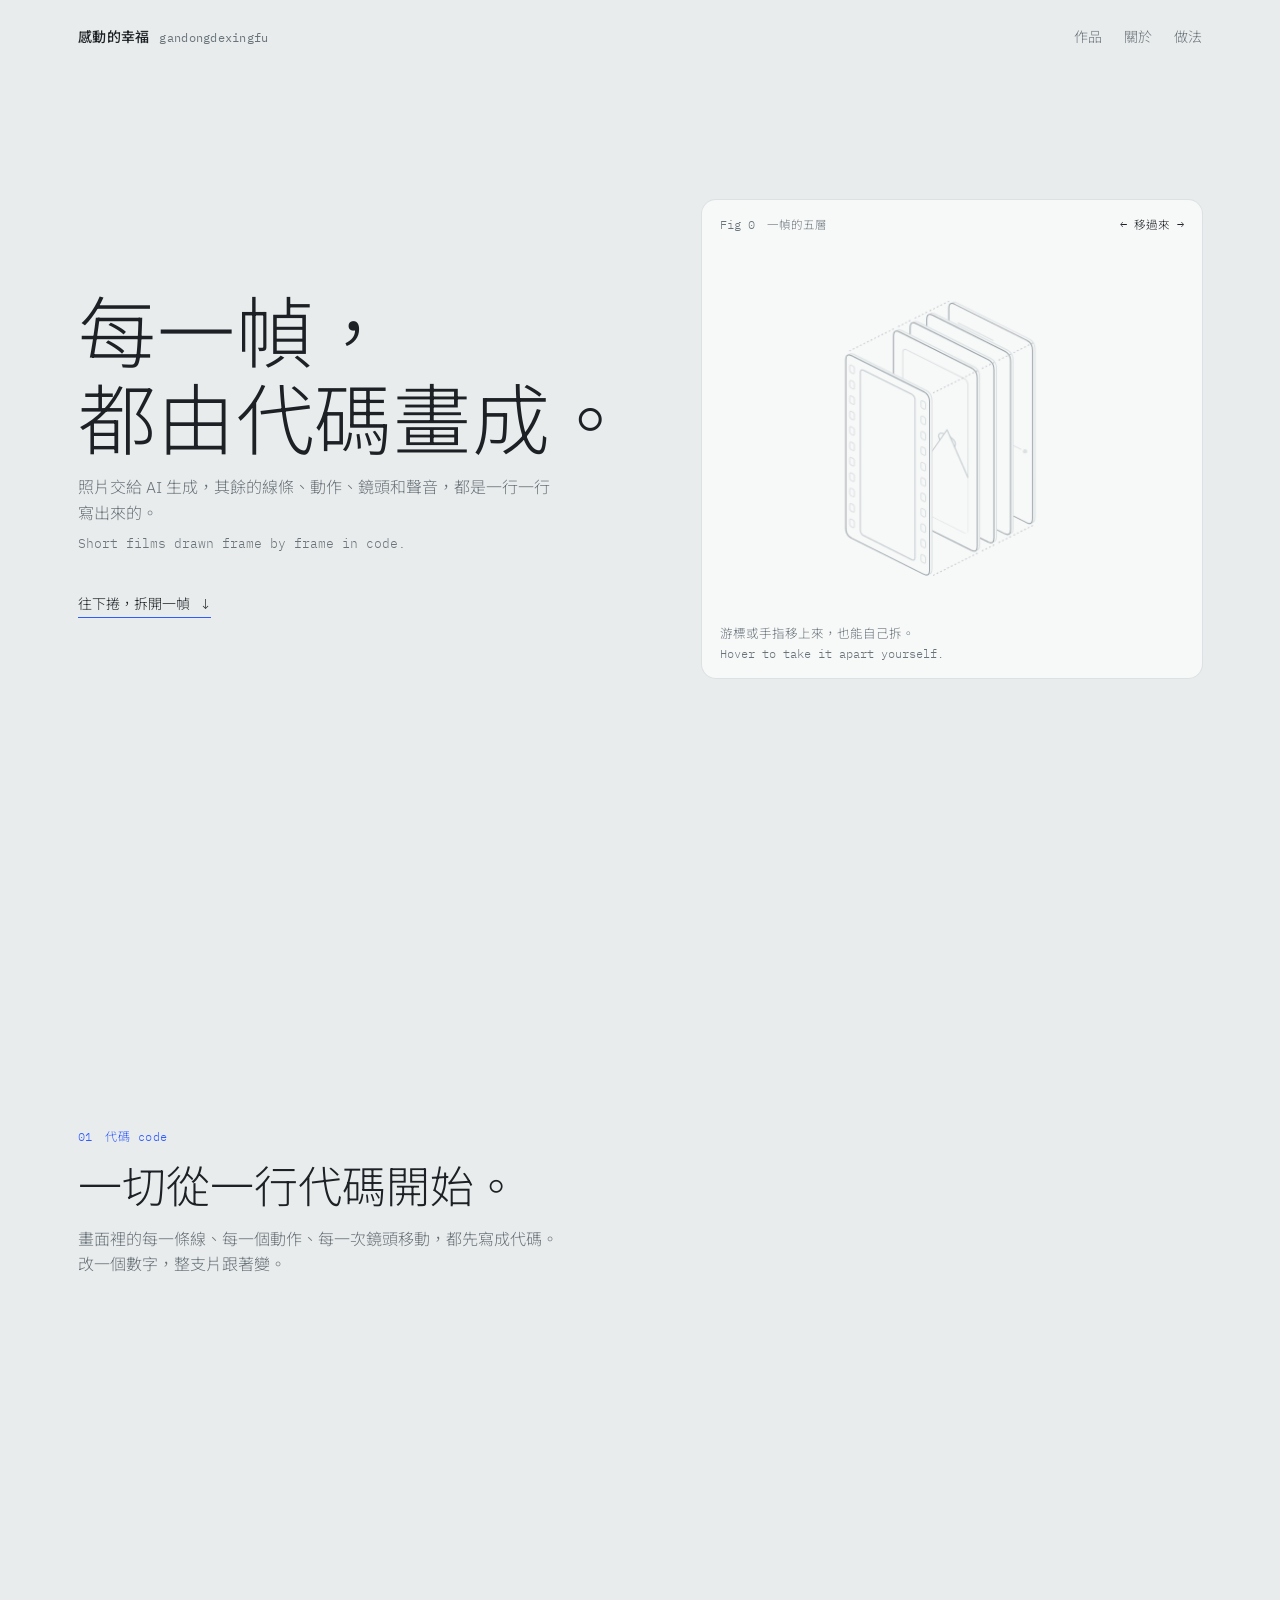
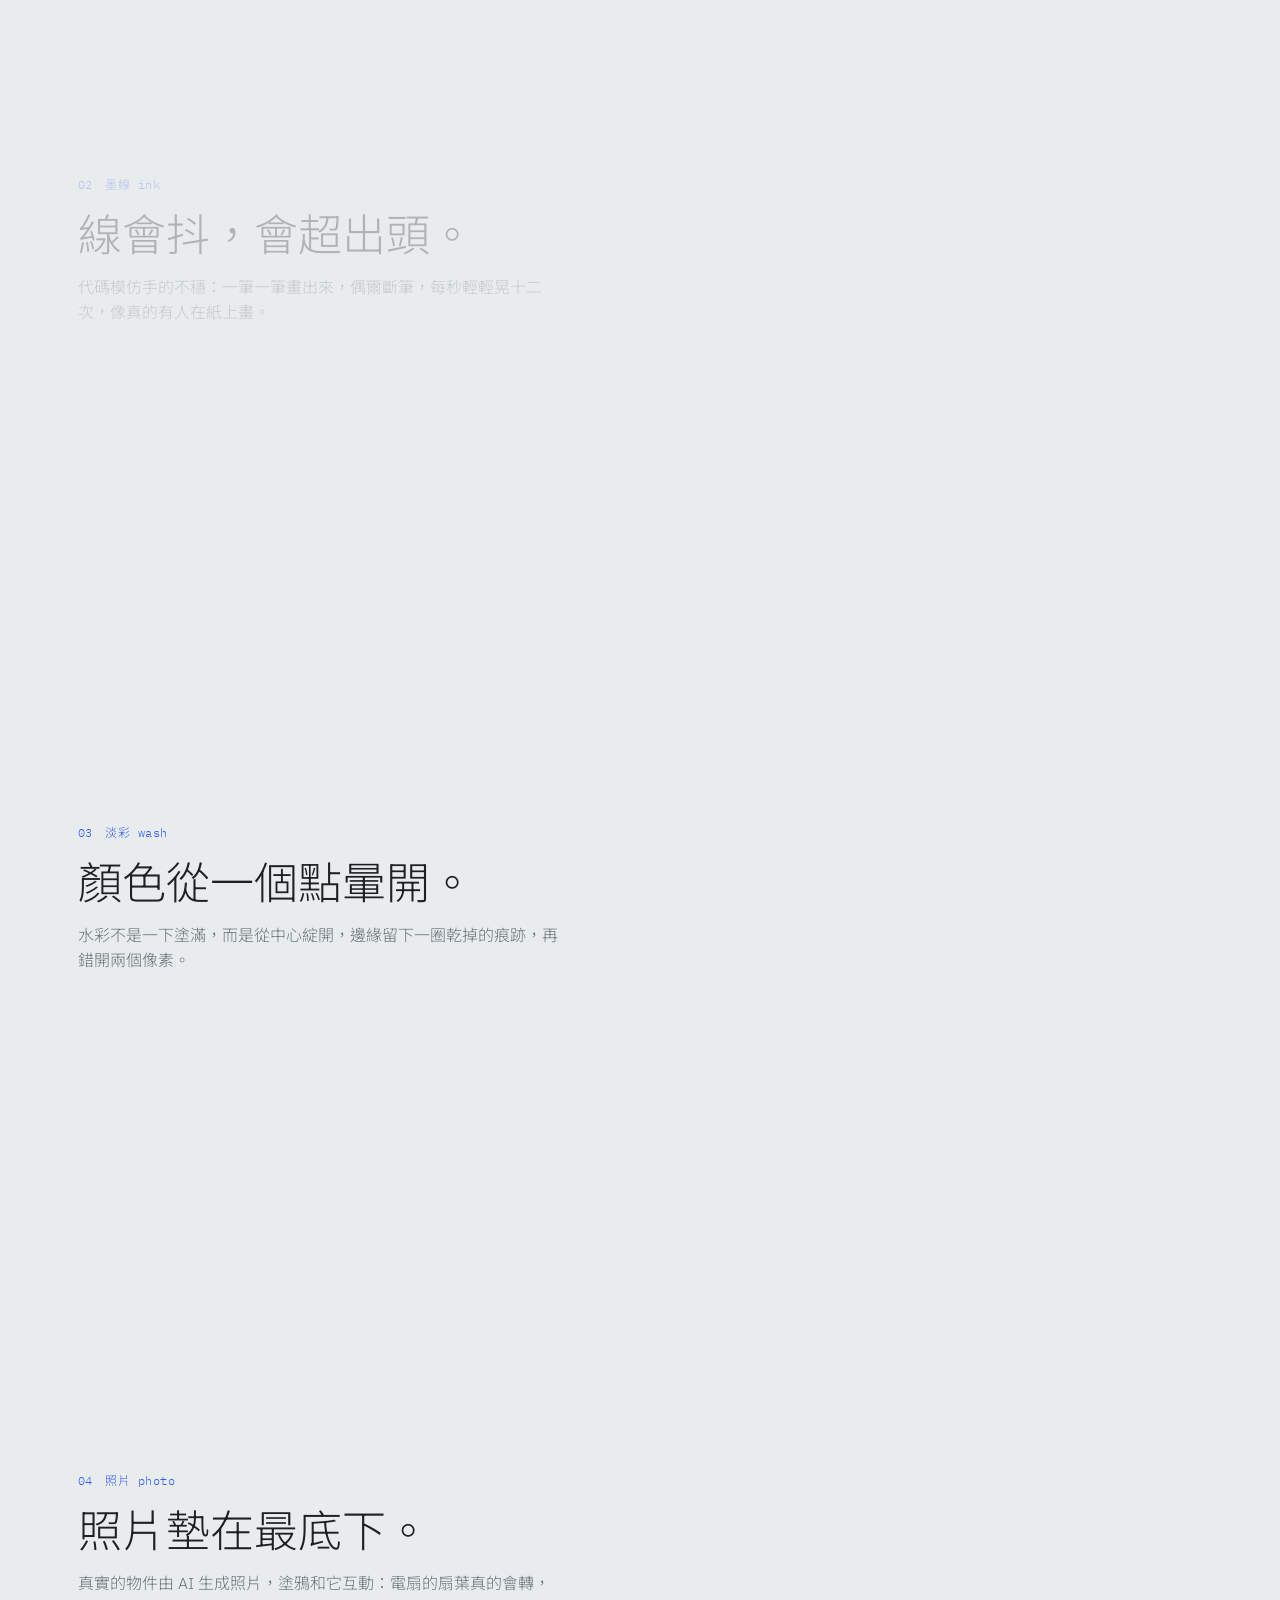
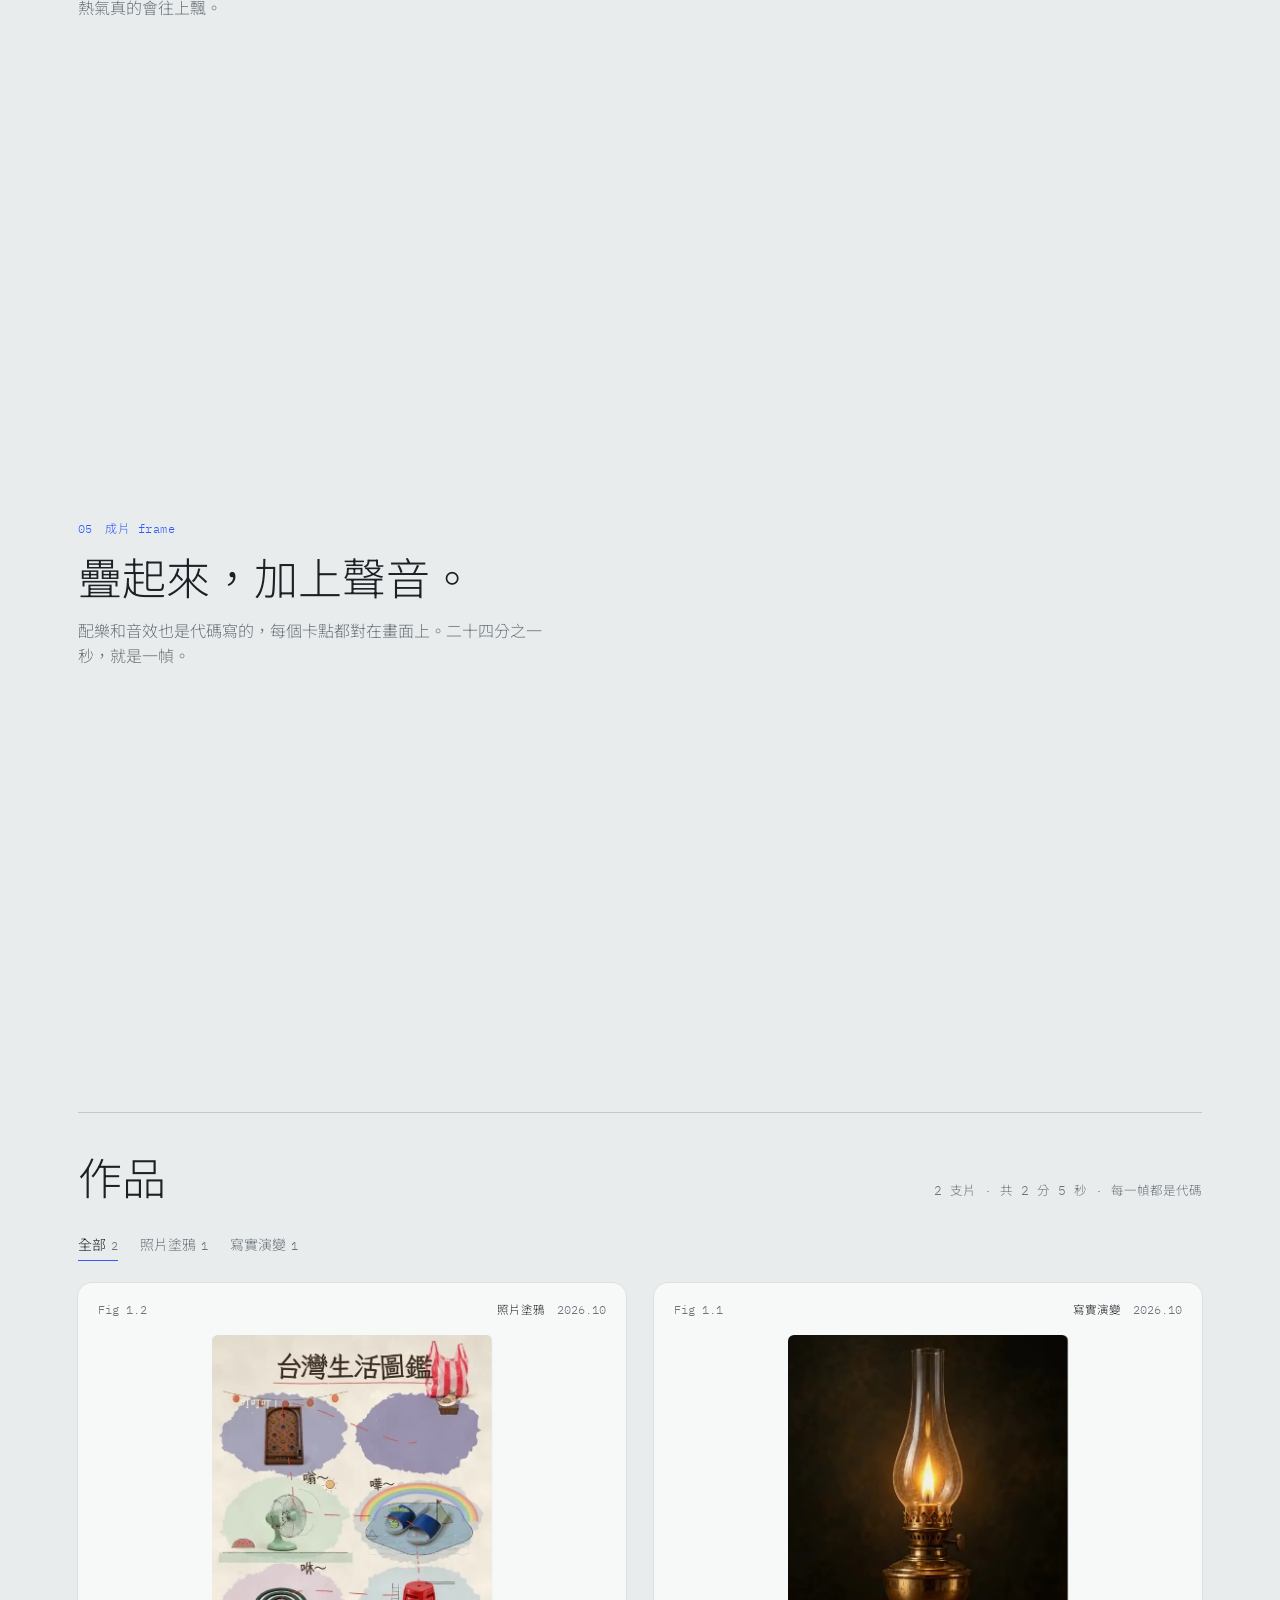
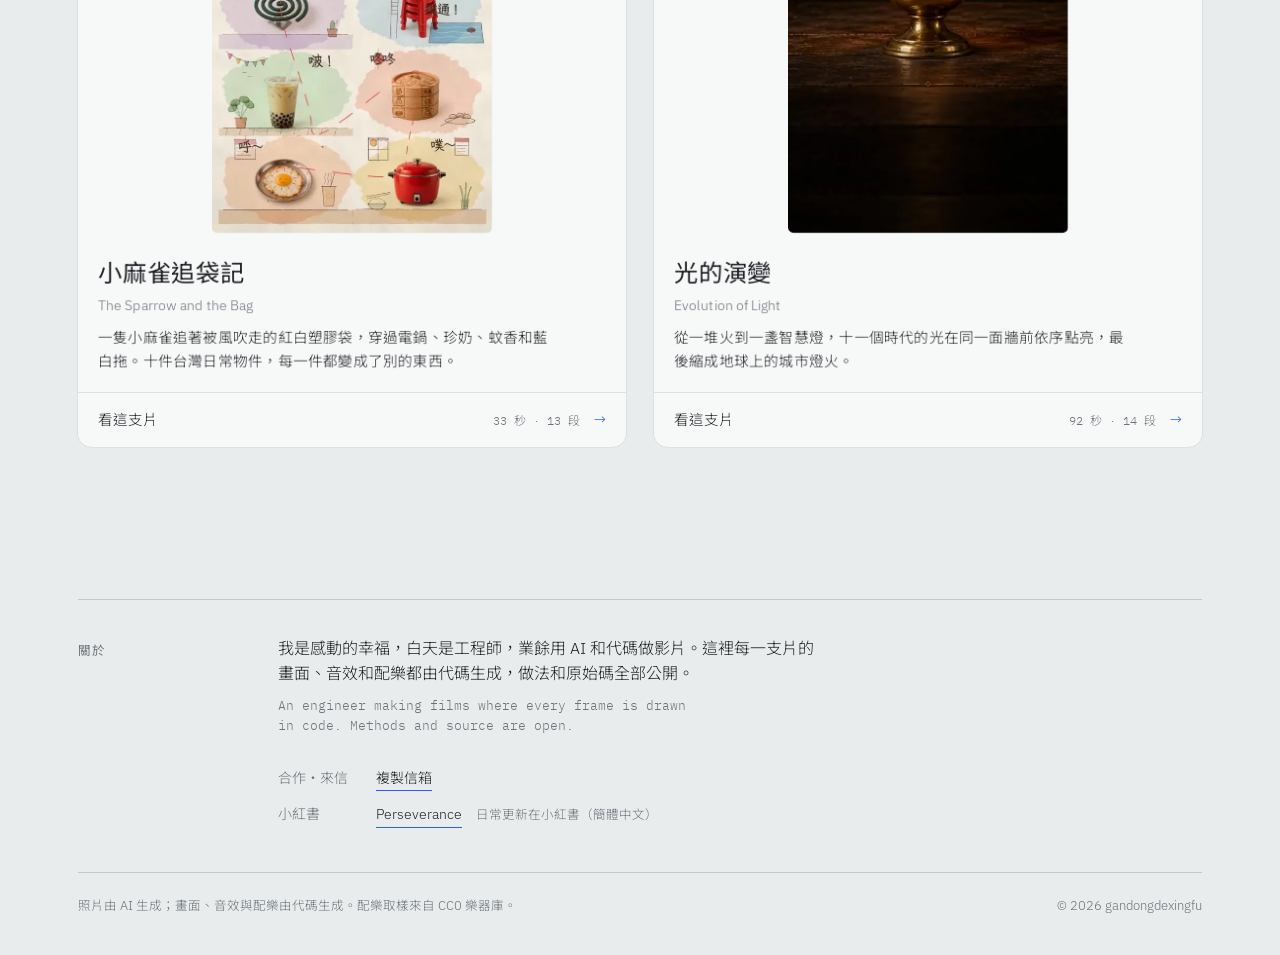
==== commit 0ec55eff: "精簡：首頁卡片拿掉拖動預覽；作品頁只留中央大播放鍵（下附「有聲」），播放中點畫面暫停 Co-Authored-By: Claude Opus 5.5 <noreply@anthropic.com> C" ====
--- a/index.html
+++ b/index.html
@@ -126,21 +126,10 @@
     const a = document.createElement('a'); a.className = 'card reveal'; a.dataset.tilt = '6'; a.href = `works/${w.id}/`; a.dataset.style = w.style; a.style.setProperty('--d', i * 90 + 'ms');
     a.innerHTML = `
       <div class="card-head"><span>${w.fig}</span><span><span class="style-tag">${SITE.esc(w.style)}</span>　${w.date}</span></div>
-      <div class="card-stage"><img src="media/${w.id}.webp" alt="${SITE.esc(w.title)}的畫面" loading="lazy" decoding="async"><video muted playsinline preload="none"></video><span class="scrub"></span></div>
+      <div class="card-stage"><img src="media/${w.id}.webp" alt="${SITE.esc(w.title)}的畫面" loading="lazy" decoding="async"></div>
       <div class="card-body"><h3>${SITE.esc(w.title)}</h3><div class="en">${SITE.esc(w.en)}</div><p>${SITE.esc(w.blurb)}</p></div>
       <div class="card-go"><span>看這支片</span><span class="meta">${D.toFixed(0)} 秒 · ${n} 段</span><span class="arrow" aria-hidden="true">→</span></div>`;
     grid.appendChild(a); watch(a);
-    // 滑過畫面＝無聲預覽：游標在哪，片子就在哪；離開就回到封面
-    const stage = a.querySelector('.card-stage'), v = stage.querySelector('video'), bar2 = stage.querySelector('.scrub');
-    stage.addEventListener('pointermove', e => {
-      if (e.pointerType !== 'mouse') return;
-      const r = stage.getBoundingClientRect(), f = Math.min(1, Math.max(0, (e.clientX - r.left) / r.width));
-      bar2.style.transform = `scaleX(${f})`; stage.classList.add('live');
-      if (!v.src) v.src = `media/${w.id}.mp4`;
-      const go = () => { v.currentTime = f * (D - .05); };
-      if (v.readyState >= 1) go(); else v.addEventListener('loadedmetadata', go, { once: true });
-    });
-    stage.addEventListener('pointerleave', () => { stage.classList.remove('live'); bar2.style.transform = 'scaleX(0)'; });
   });
   const st0 = new URLSearchParams(location.search).get('style'); if (st0 && styles.includes(st0)) apply(st0);
 });
--- a/assets/site.css
+++ b/assets/site.css
@@ -94,8 +94,9 @@
 .crumb a { color: var(--dim); text-decoration: none; }
 .crumb a:hover { color: var(--ink); }
 .work { display: grid; grid-template-columns: minmax(0, 400px) minmax(0, 1fr); gap: 56px; padding: 28px 0 80px; align-items: start; }
-.work .plate { position: sticky; top: 24px; }
-.work .stage { width: 100%; }
+.work .plate { position: sticky; top: 20px; }
+/* 影片按螢幕高度縮放：整塊（影片＋指紋＋播放鍵）永遠裝得進一個螢幕，播放鍵一打開就看得到 */
+.work .stage { width: auto; height: clamp(340px, calc(100vh - 300px), 640px); height: clamp(340px, calc(100svh - 300px), 640px); max-width: 100%; }
 .work h1 { font-family: "Noto Sans TC", var(--sans); font-weight: 300; font-size: clamp(34px, 4.4vw, 52px); line-height: 1.15; margin: 0; }
 .work .en { color: var(--dim); margin-top: 6px; }
 .work .lede { font-size: 16.5px; margin: 22px 0 0; max-width: 32em; }
@@ -206,13 +207,10 @@
 .card[hidden] { display: none; }
 .card:hover { box-shadow: 0 0 0 1px var(--signal), 0 18px 40px -24px rgba(20, 30, 60, .35); }
 .card-head { display: flex; justify-content: space-between; font-family: var(--mono); font-size: 11.5px; color: var(--dim); }
-.card-stage { position: relative; margin: 16px auto 0; width: min(100%, 280px); aspect-ratio: 9 / 16; border-radius: 6px; overflow: hidden; background: var(--faint); cursor: ew-resize; }
-.card-stage img, .card-stage video { position: absolute; inset: 0; width: 100%; height: 100%; object-fit: cover; display: block; }
-.card-stage video { opacity: 0; transition: opacity .25s; }
-.card-stage.live video { opacity: 1; }
+.card-stage { position: relative; margin: 16px auto 0; width: min(100%, 280px); aspect-ratio: 9 / 16; border-radius: 6px; overflow: hidden; background: var(--faint); cursor: pointer; }
+.card-stage img { position: absolute; inset: 0; width: 100%; height: 100%; object-fit: cover; display: block; }
 .card-stage img { transition: transform 1.2s var(--ease); }
 .card:hover .card-stage img { transform: scale(1.025); }
-.scrub { position: absolute; left: 0; right: 0; bottom: 0; height: 2px; background: var(--signal); transform: scaleX(0); transform-origin: left; }
 .card-body { margin-top: 20px; }
 .card-body h3 { font-family: "Noto Sans TC", var(--sans); font-weight: 400; font-size: 24px; margin: 0; letter-spacing: .02em; }
 .card-body .en { font-size: 14px; color: var(--dim); margin-top: 2px; }
@@ -236,15 +234,15 @@
   .reveal { opacity: 1; translate: none; }
 }
 
-/* 播放／暫停：一顆真正的按鈕 */
-.actions { align-items: center; }
-.actions button.play { display: inline-flex; align-items: center; gap: 8px; height: 38px; padding: 0 18px 0 14px; border-radius: 999px; text-decoration: none; background: var(--ink); color: var(--plate); font-size: 14px; letter-spacing: .02em; transition: background .3s var(--ease, ease), transform .3s var(--ease, ease), box-shadow .3s; }
-.actions button.play svg { width: 12px; height: 12px; fill: currentColor; }
-.actions button.play small { font-size: 11.5px; opacity: .7; margin-left: 6px; }
-.actions button.play:hover { background: var(--signal); box-shadow: 0 6px 18px -8px var(--signal); transform: translateY(-1px); }
-.actions button.play:active { transform: translateY(0) scale(.97); }
-.actions button.play.on { background: transparent; color: var(--ink); box-shadow: inset 0 0 0 1px var(--line); }
-.actions button.play.on:hover { box-shadow: inset 0 0 0 1px var(--signal); color: var(--signal); background: transparent; }
+/* 播放／暫停：一個細線圓圈，裡面只有三角形或兩道豎槓 */
+.actions { align-items: center; gap: 12px; }
+.actions button.play { width: 44px; height: 44px; padding: 0; border-radius: 50%; display: inline-grid; place-items: center; text-decoration: none; background: transparent; color: var(--ink); box-shadow: inset 0 0 0 1px var(--edge); transition: color .3s var(--ease, ease), box-shadow .3s var(--ease, ease), transform .3s var(--ease, ease); }
+.actions button.play svg { width: 14px; height: 14px; fill: currentColor; }
+.actions button.play:not(.on) svg { margin-left: 2px; } /* 三角形的視覺重心偏左，往右推一點才看起來置中 */
+.actions button.play:hover { color: var(--signal); box-shadow: inset 0 0 0 1.5px var(--signal); }
+.actions button.play:active { transform: scale(.94); }
+.actions .sound { font-size: 12px; color: var(--dim); transition: opacity .5s var(--ease, ease); }
+.actions button.play.on + .sound { opacity: 0; }
 
 /* 懸浮：卡片和主圖像一塊浮起來的板子，跟著游標微微傾斜，表面有一道光 */
 [data-tilt] { --rx: 0deg; --ry: 0deg; --lift: 0px; transform: perspective(1000px) rotateX(var(--rx)) rotateY(var(--ry)) translateZ(var(--lift)); transform-style: preserve-3d; }
@@ -259,3 +257,22 @@
 .hero-fig.tilting { box-shadow: 0 0 0 1px var(--faint), 0 34px 70px -34px rgba(15, 25, 50, .4); }
 .hero-fig[data-tilt] .fig-stage { transform: translateZ(18px); }
 @media (hover: none), (prefers-reduced-motion: reduce) { [data-tilt] { transform: none !important; } [data-tilt]::after { display: none; } }
+/* 線稿圖板子上的小播放鍵：和影片下方那顆同步 */
+.work-fig figcaption { display: flex; align-items: center; gap: 16px; }
+.work-fig figcaption > span { flex: 1; }
+.play.mini { flex: none; width: 36px; height: 36px; padding: 0; border: 0; border-radius: 50%; display: inline-grid; place-items: center; background: transparent; color: var(--ink); cursor: pointer; box-shadow: inset 0 0 0 1px var(--edge); transition: color .3s var(--ease), box-shadow .3s var(--ease), transform .3s var(--ease); }
+.play.mini svg { width: 12px; height: 12px; fill: currentColor; }
+.play.mini:not(.on) svg { margin-left: 2px; }
+.play.mini:hover { color: var(--signal); box-shadow: inset 0 0 0 1.5px var(--signal); }
+.play.mini:active { transform: scale(.94); }
+
+/* 影片正中央的大播放鍵：細線圓圈＋霧面，下面一行小字「有聲」；播放中隱藏，點畫面暫停後回來 */
+.big-play { position: absolute; left: 50%; top: 50%; transform: translate(-50%, -50%); padding: 0; border: 0; background: none; cursor: pointer; color: #fff; display: flex; flex-direction: column; align-items: center; gap: 8px; transition: opacity .4s var(--ease); }
+.big-play .ring { width: 64px; height: 64px; border-radius: 50%; display: grid; place-items: center; background: rgba(16, 20, 24, .32); box-shadow: inset 0 0 0 1.25px rgba(255, 255, 255, .85); -webkit-backdrop-filter: blur(6px); backdrop-filter: blur(6px); transition: transform .4s var(--ease), box-shadow .3s, background .3s; }
+.big-play svg { width: 18px; height: 18px; fill: currentColor; margin-left: 3px; }
+.big-play .sound { font-size: 11.5px; letter-spacing: .08em; padding: 2px 9px; border-radius: 999px; background: rgba(16, 20, 24, .45); -webkit-backdrop-filter: blur(6px); backdrop-filter: blur(6px); }
+.big-play:hover .ring { transform: scale(1.06); box-shadow: inset 0 0 0 1.5px var(--signal); background: rgba(47, 91, 255, .35); }
+.stage.playing .big-play { opacity: 0; pointer-events: none; }
+.stage.playing { cursor: pointer; }
+.stage.scrubbing .big-play:not(:hover) { opacity: .35; }
+.work .readout { margin-bottom: 2px; }
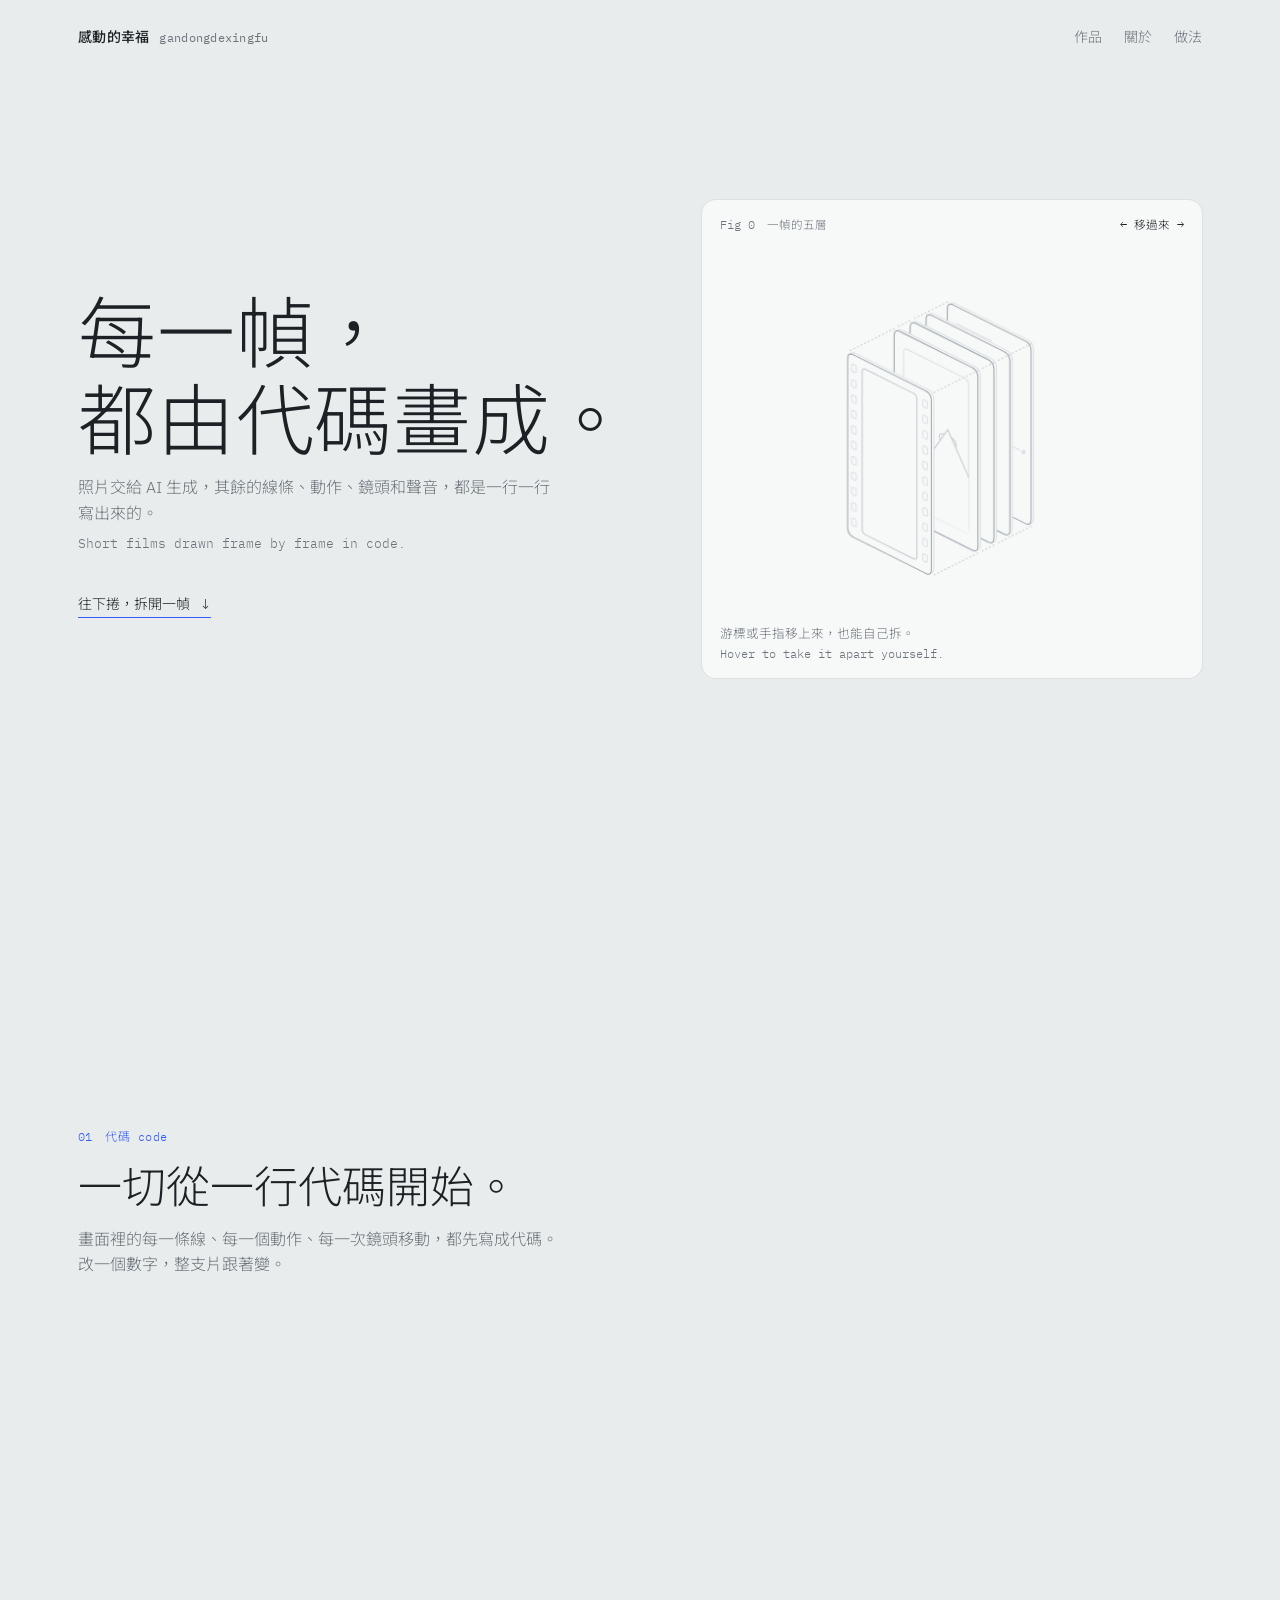
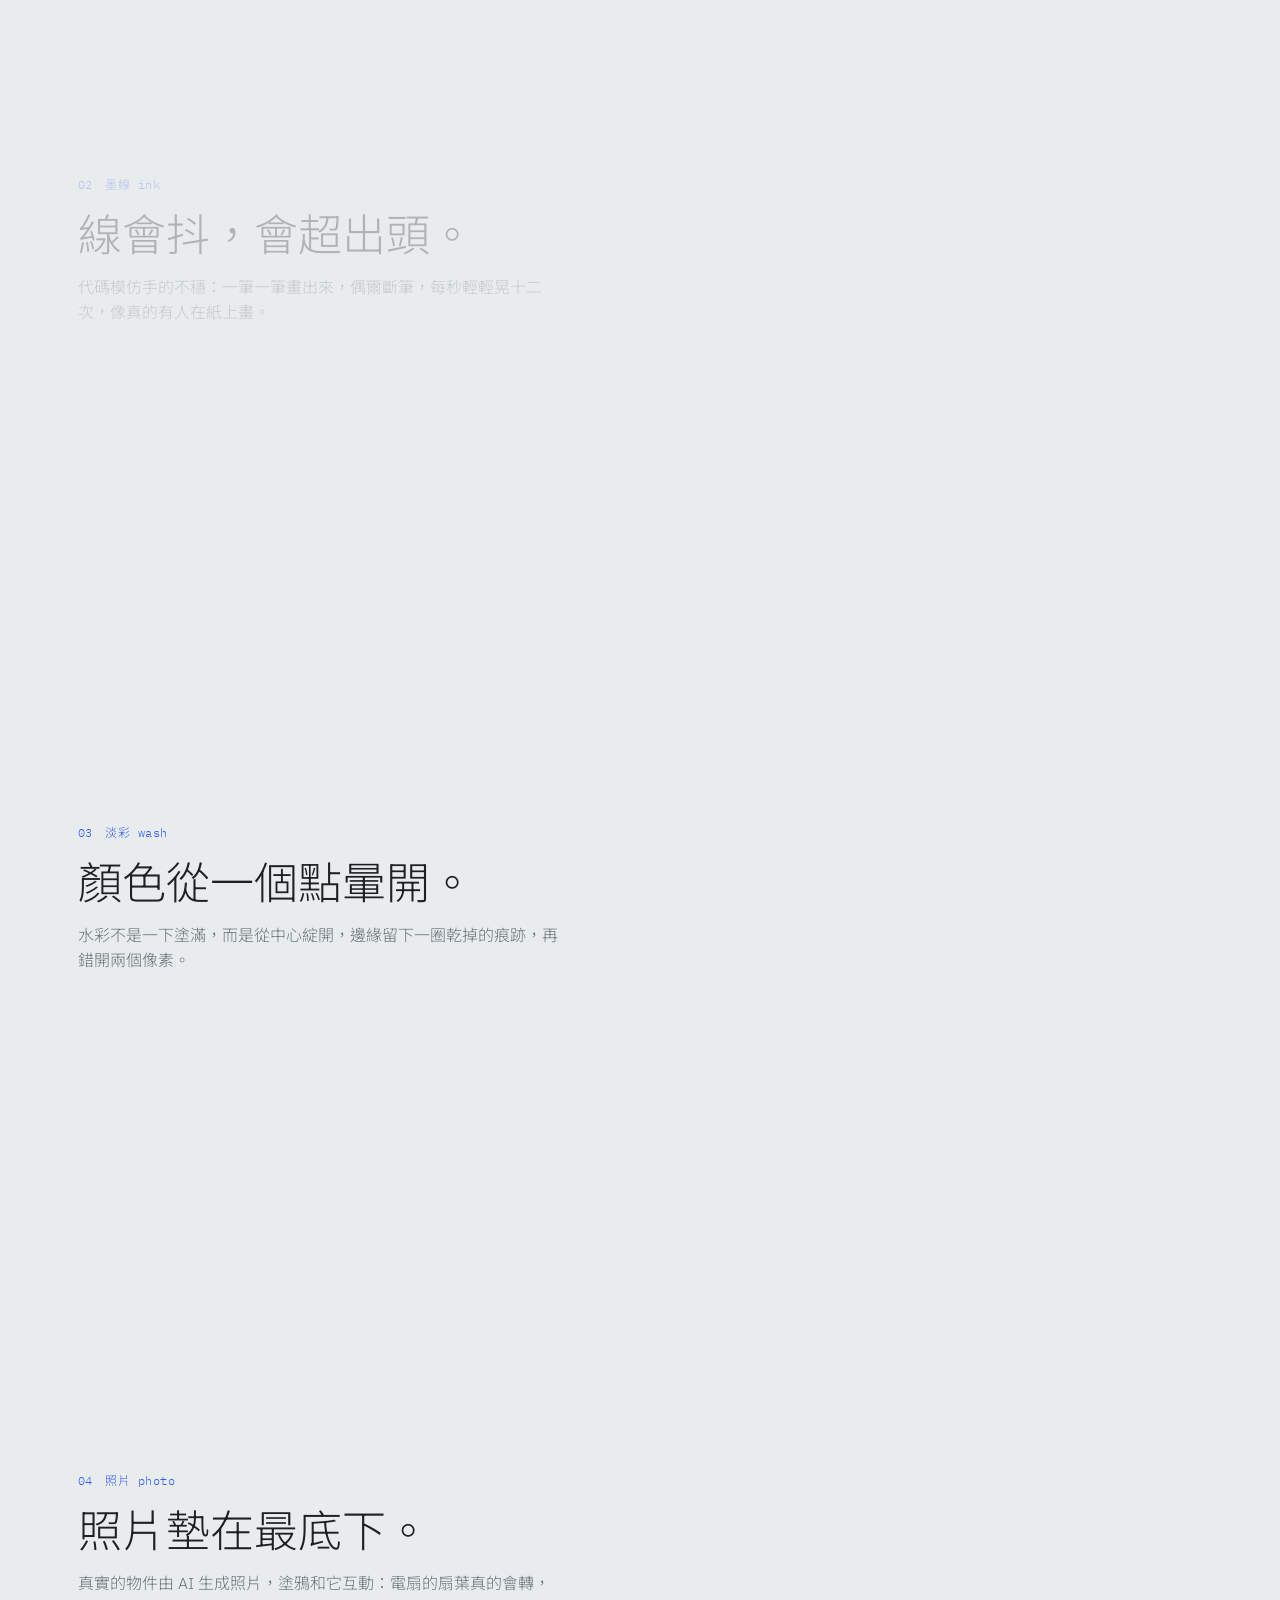
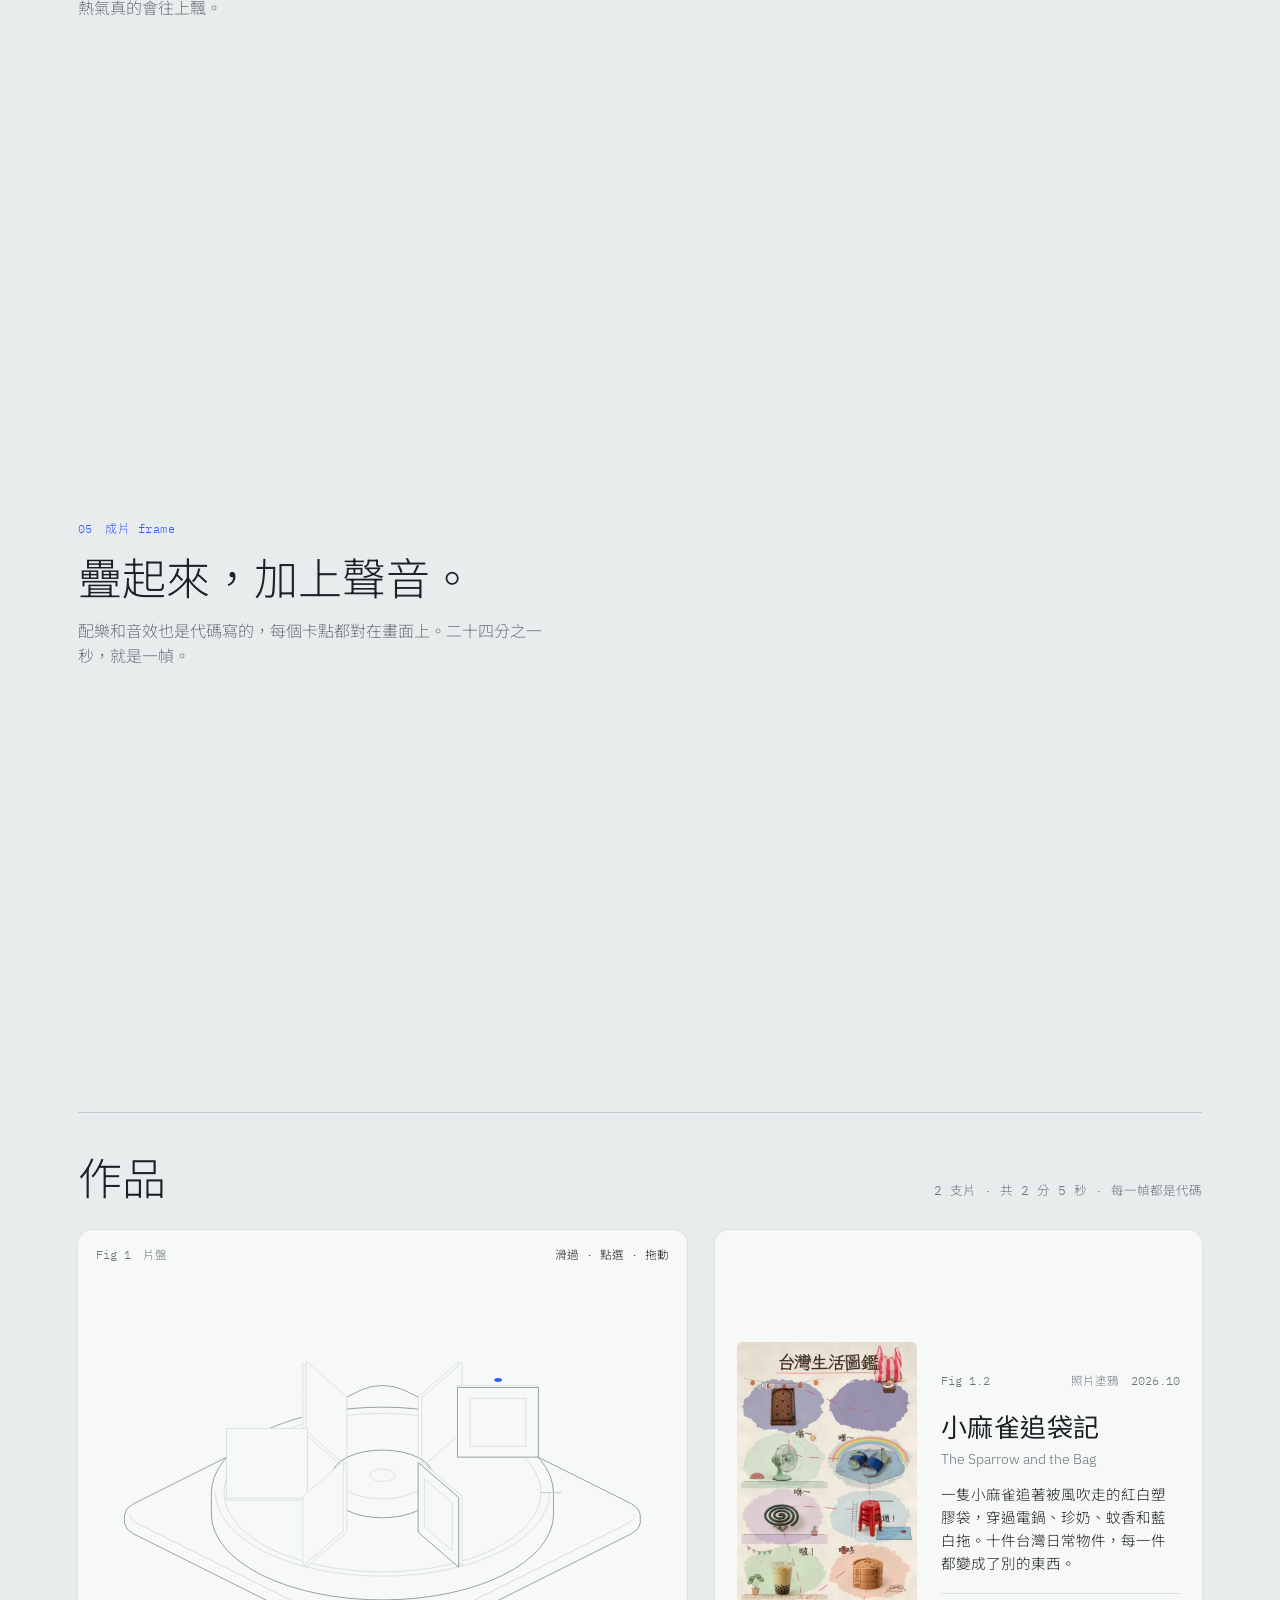
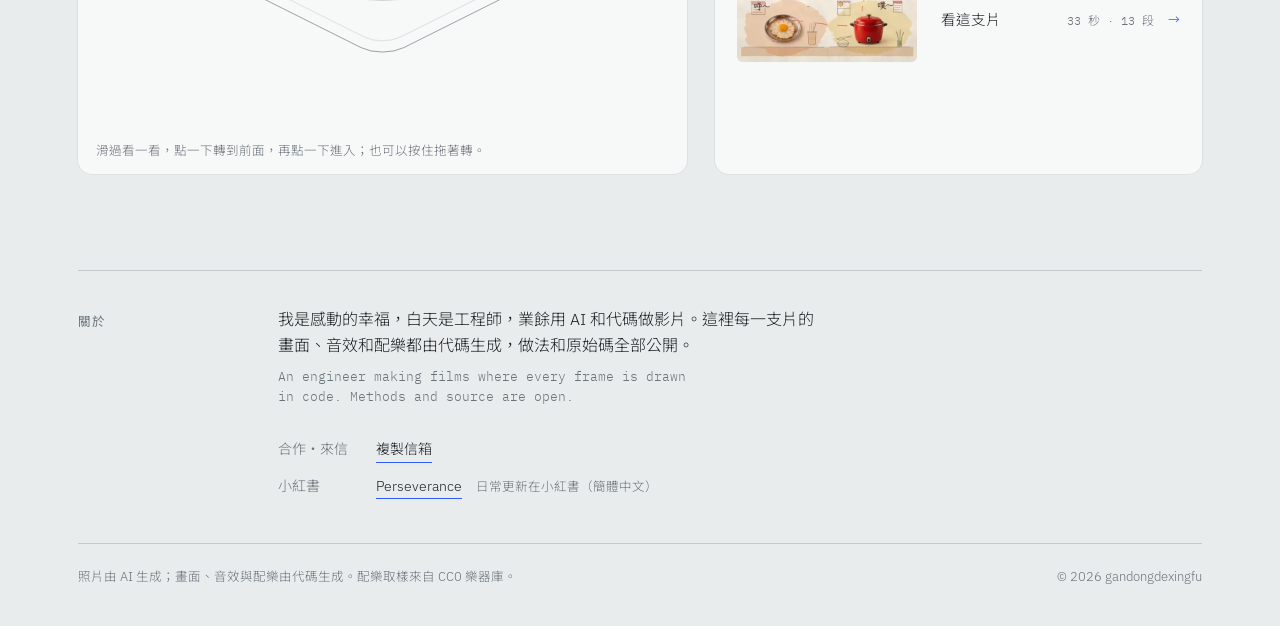
==== commit 1d6a9ca5: "首頁作品區（電腦版）改成幻燈片轉盤＋預覽板；手機維持卡片列表 - carousel：六張幻燈片，一支作品一張，空位是「製作中」；滑過只會亮，點一下轉到閱讀位置，再點一下進入，也能拖著轉 - 預覽板跟著" ====
--- a/index.html
+++ b/index.html
@@ -60,6 +60,22 @@
       <h2 id="works-h">作品</h2>
       <p class="stat" id="stat"></p>
     </div>
+    <!-- 電腦版：幻燈片轉盤＋預覽板；手機版：下面的卡片列表 -->
+    <div class="shelf reveal" id="shelf">
+      <figure class="fig shelf-fig" id="tray" data-label="幻燈片轉盤：每張幻燈片是一支作品。">
+        <div class="fig-head"><span>Fig 1　片盤</span><span class="fig-read" aria-live="polite"></span></div>
+        <div class="fig-stage"></div>
+        <figcaption>滑過看一看，點一下轉到前面，再點一下進入；也可以按住拖著轉。</figcaption>
+      </figure>
+      <a class="peek" id="peek" href="#">
+        <div class="peek-cover"><img alt="" decoding="async"><span class="peek-blank" aria-hidden="true"></span></div>
+        <div class="peek-text">
+          <div class="card-head"><span class="p-fig"></span><span class="p-tag"></span></div>
+          <h3 class="p-title"></h3><div class="en p-en"></div><p class="p-blurb"></p>
+          <div class="card-go"><span class="p-go">看這支片</span><span class="meta p-meta"></span><span class="arrow" aria-hidden="true">→</span></div>
+        </div>
+      </a>
+    </div>
     <div class="filters reveal" id="filters" role="toolbar" aria-label="按風格篩選"></div>
     <div class="works" id="grid"></div>
   </section>
@@ -132,6 +148,48 @@
     grid.appendChild(a); watch(a);
   });
   const st0 = new URLSearchParams(location.search).get('style'); if (st0 && styles.includes(st0)) apply(st0);
+
+  // —— 幻燈片轉盤：作品依新到舊排，空位是「製作中」——
+  window.BIN = WORKS.map(w => [w.title, FP[w.id].dur]);
+  const peek = document.getElementById('peek'), $ = c => peek.querySelector(c);
+  let shown = -2;
+  const show = i => {
+    if (i === shown) return; shown = i;
+    const w = WORKS[i];
+    peek.classList.remove('swap'); void peek.offsetWidth; peek.classList.add('swap');
+    peek.classList.toggle('blank', !w);
+    if (!w) {
+      peek.removeAttribute('href'); $('img').removeAttribute('src');
+      $('.p-fig').textContent = 'Fig —'; $('.p-tag').textContent = '製作中';
+      $('.p-title').textContent = '下一支片'; $('.p-en').textContent = 'Coming next';
+      $('.p-blurb').textContent = '還在代碼裡，沒被畫出來。這一格先空著，留給下一支片。';
+      $('.p-go').textContent = '敬請期待'; $('.p-meta').textContent = '';
+      return;
+    }
+    peek.href = `works/${w.id}/`; $('img').src = `media/${w.id}.webp`; $('img').alt = `${w.title}的畫面`;
+    $('.p-fig').textContent = w.fig; $('.p-tag').textContent = `${w.style}　${w.date}`;
+    $('.p-title').textContent = w.title; $('.p-en').textContent = w.en; $('.p-blurb').textContent = w.blurb;
+    $('.p-go').textContent = '看這支片'; $('.p-meta').textContent = `${FP[w.id].dur.toFixed(0)} 秒 · ${w.chapters.length} 段`;
+  };
+  show(0);
+  FIG.load('assets/hairline/carousel.js').then(() => {
+    let atRead = 0, dragged = false, x0 = 0;
+    const idx = t => { const m = /^(\d+) · /.exec(t); return m ? +m[1] - 1 : -1; };
+    const tray = FIG.mount(document.getElementById('tray'), 'carousel', { rest: '滑過 · 點選 · 拖動', onRead: t => {
+      const i = idx(t); if (i >= 0) show(i); else if (t === 'rest') show(atRead); // 游標離開：預覽回到轉盤前面那張
+      if (i >= 0 && dragged) atRead = i; // 拖著轉時，停在前面的那張就是選中的
+    } });
+    const st = tray.stage;
+    st.addEventListener('pointerdown', e => { dragged = false; x0 = e.clientX; });
+    st.addEventListener('pointermove', e => { if (e.buttons && Math.abs(e.clientX - x0) > 6) dragged = true; });
+    // 點一下：轉到前面；已經在前面的那張再點一下：進入
+    st.addEventListener('click', () => {
+      if (dragged) return;
+      const i = idx(tray.text); if (i < 0) return;
+      if (i === atRead && WORKS[i]) location.href = `works/${WORKS[i].id}/`;
+      else atRead = i;
+    });
+  });
 });
 // 信箱不寫明文：存成反轉的 base64，點按鈕才組回並複製
 document.querySelectorAll('button.mail').forEach(b => b.addEventListener('click', async () => {
--- a/assets/site.css
+++ b/assets/site.css
@@ -276,3 +276,31 @@
 .stage.playing { cursor: pointer; }
 .stage.scrubbing .big-play:not(:hover) { opacity: .35; }
 .work .readout { margin-bottom: 2px; }
+
+/* —— 首頁：幻燈片轉盤＋預覽板（電腦版）—— */
+.shelf { display: grid; grid-template-columns: minmax(0, 1.25fr) minmax(0, 1fr); gap: 28px; align-items: stretch; margin-bottom: 96px; }
+.shelf-fig .fig-stage { cursor: grab; }
+.shelf-fig .fig-stage:active { cursor: grabbing; }
+.peek { position: relative; display: grid; grid-template-columns: minmax(0, 180px) minmax(0, 1fr); gap: 24px; align-items: center; text-decoration: none; color: inherit; background: var(--plate); border-radius: 14px; padding: 22px; box-shadow: 0 0 0 1px var(--faint); transition: box-shadow .5s var(--ease); }
+.peek:hover { box-shadow: 0 0 0 1px var(--signal), 0 24px 50px -28px rgba(15, 25, 50, .4); }
+.peek-cover { position: relative; aspect-ratio: 9 / 16; border-radius: 6px; overflow: hidden; background: var(--faint); }
+.peek-cover img { position: absolute; inset: 0; width: 100%; height: 100%; object-fit: cover; }
+.peek-blank { position: absolute; inset: 14px; border: 1px dashed var(--edge); border-radius: 4px; display: none; }
+.peek.blank .peek-cover img { display: none; }
+.peek.blank .peek-blank { display: block; }
+.peek.blank { cursor: default; }
+.peek.blank:hover { box-shadow: 0 0 0 1px var(--faint); }
+.peek.blank .arrow { display: none; }
+.peek .card-head { gap: 12px; }
+.peek h3 { font-family: "Noto Sans TC", var(--sans); font-weight: 400; font-size: 26px; margin: 14px 0 0; letter-spacing: .02em; }
+.peek .en { font-size: 14px; color: var(--dim); margin-top: 2px; }
+.peek p { font-size: 14.5px; margin: 12px 0 0; }
+.peek .card-go { margin: 18px 0 0; padding: 14px 0 0; }
+.peek:hover .card-go .arrow { transform: translateX(5px); }
+.peek:hover .p-go { color: var(--signal); }
+.peek.swap .peek-cover, .peek.swap .peek-text { animation: peekIn .55s var(--ease) both; }
+.peek.swap .peek-text { animation-delay: .05s; }
+@keyframes peekIn { from { opacity: 0; transform: translateY(8px); } }
+@media (min-width: 901px) { .gallery .filters, .gallery .works { display: none; } }
+@media (max-width: 900px) { .shelf { display: none; } }
+@media (prefers-reduced-motion: reduce) { .peek.swap .peek-cover, .peek.swap .peek-text { animation: none; } }
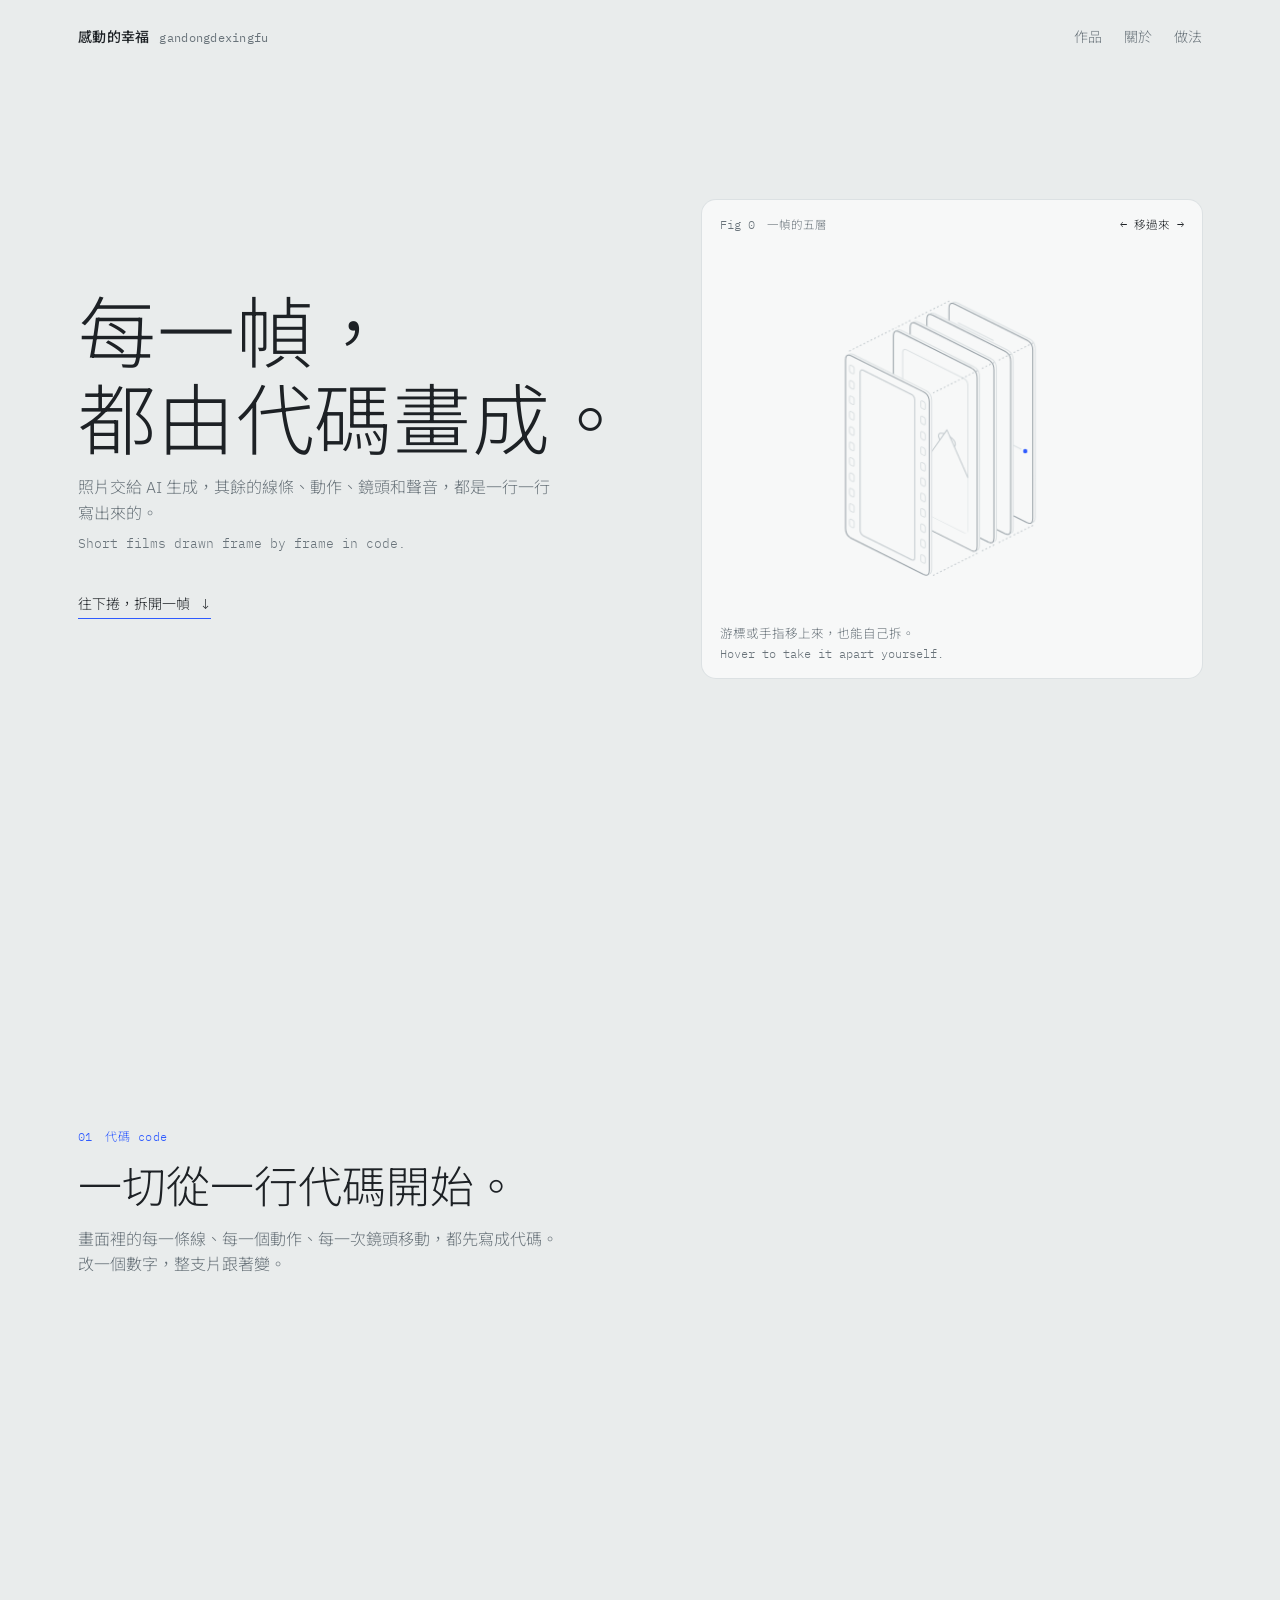
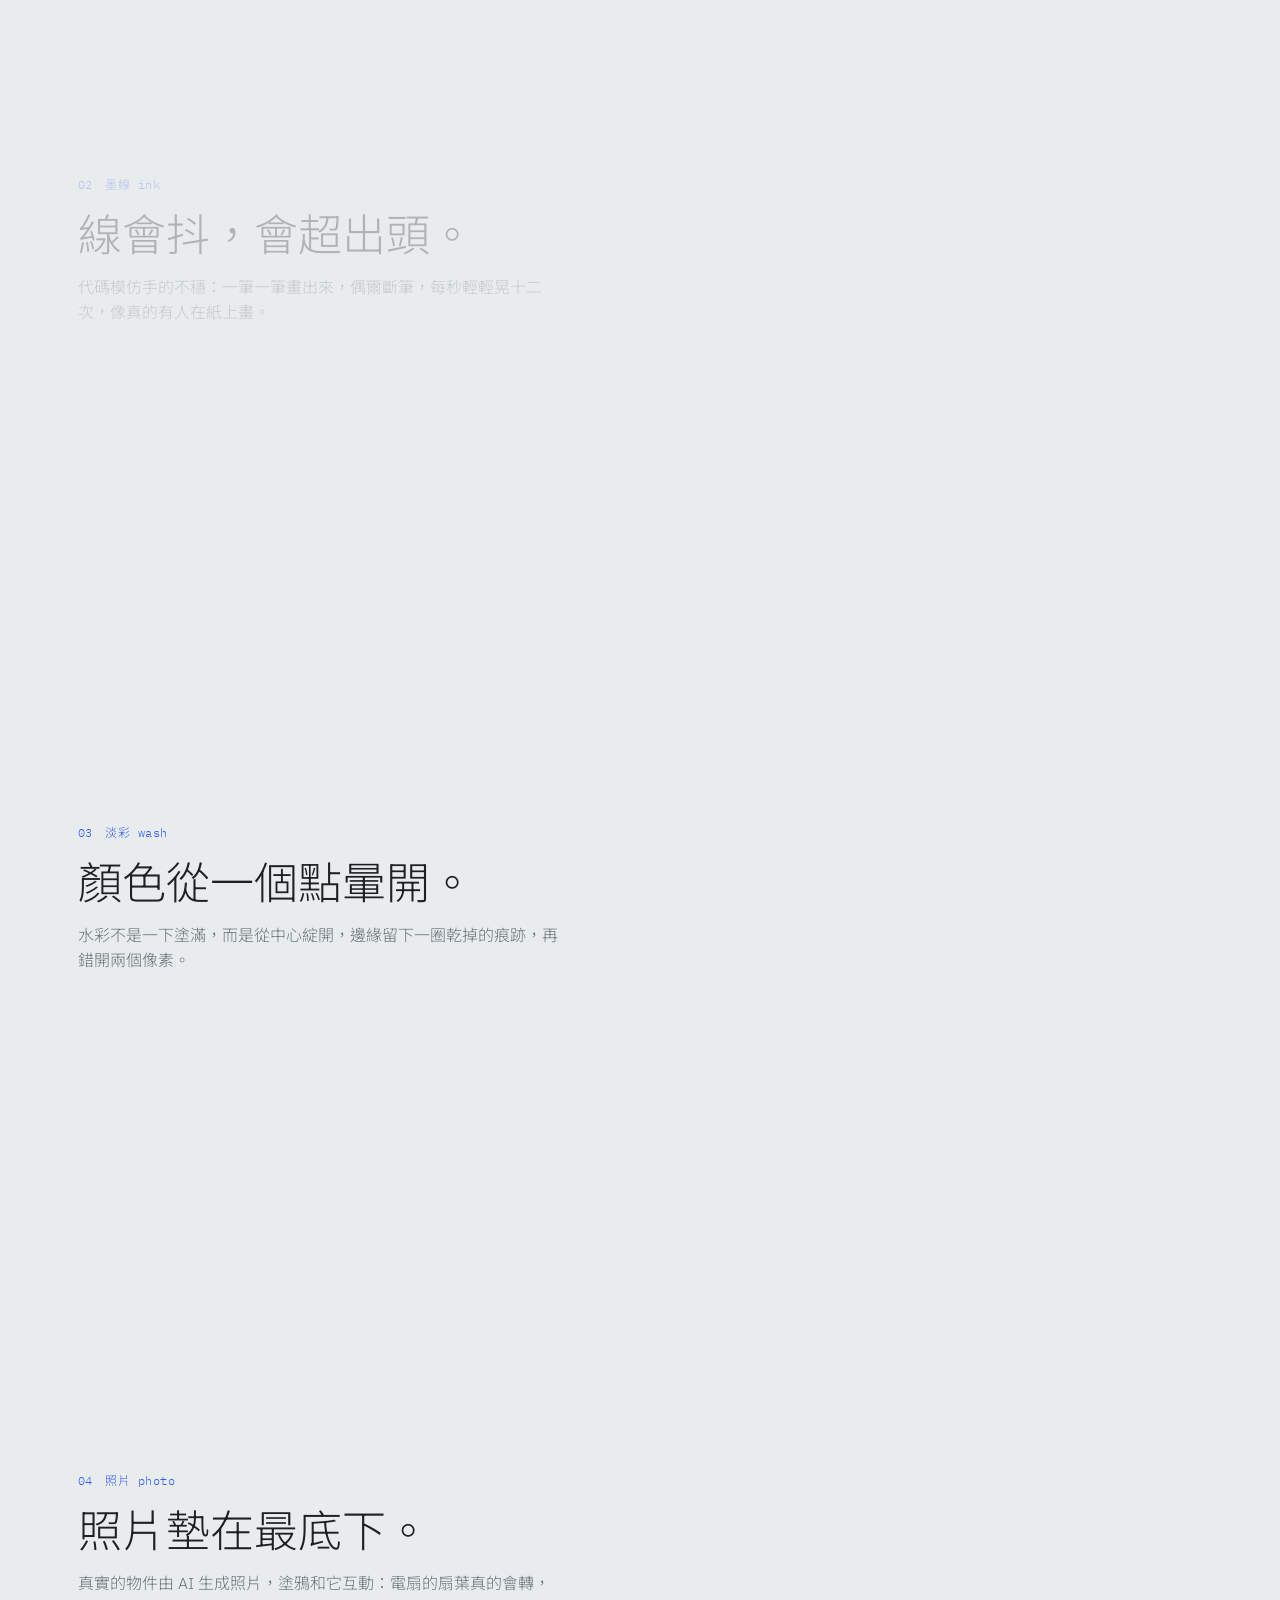
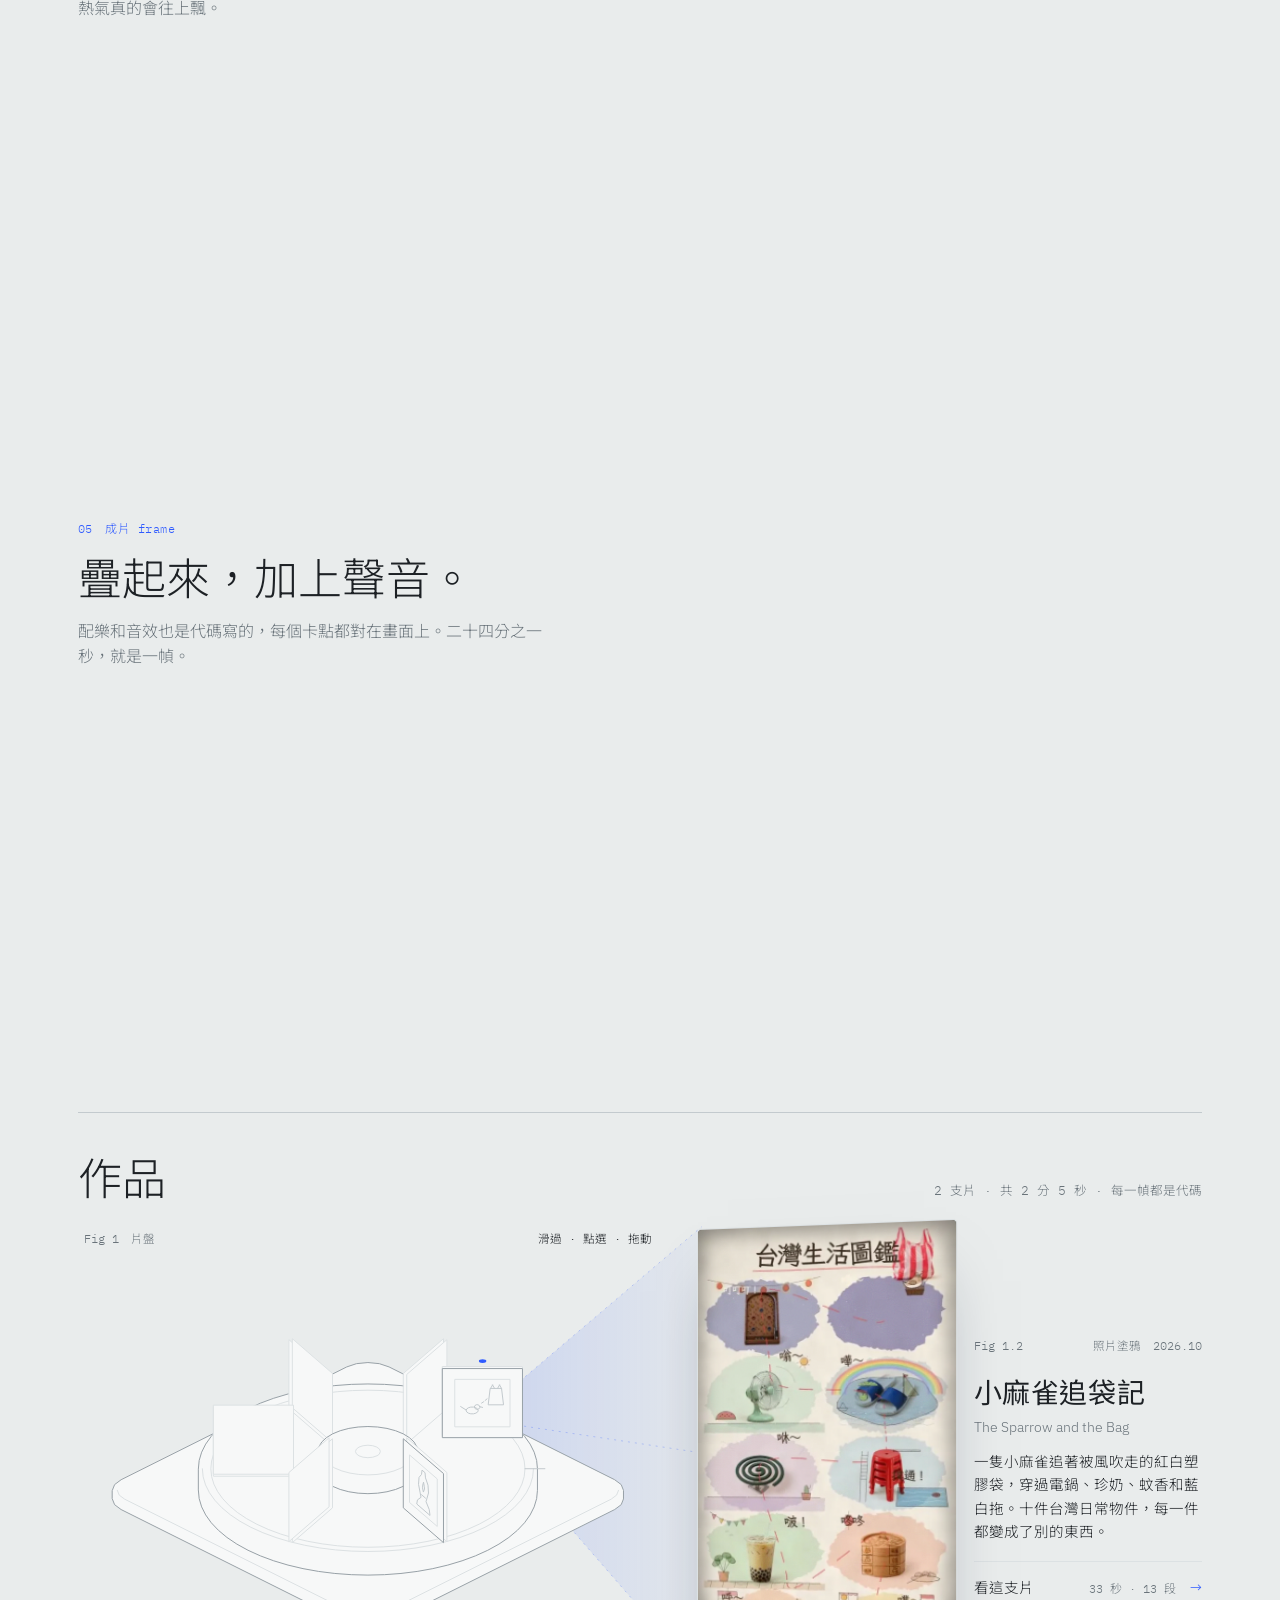
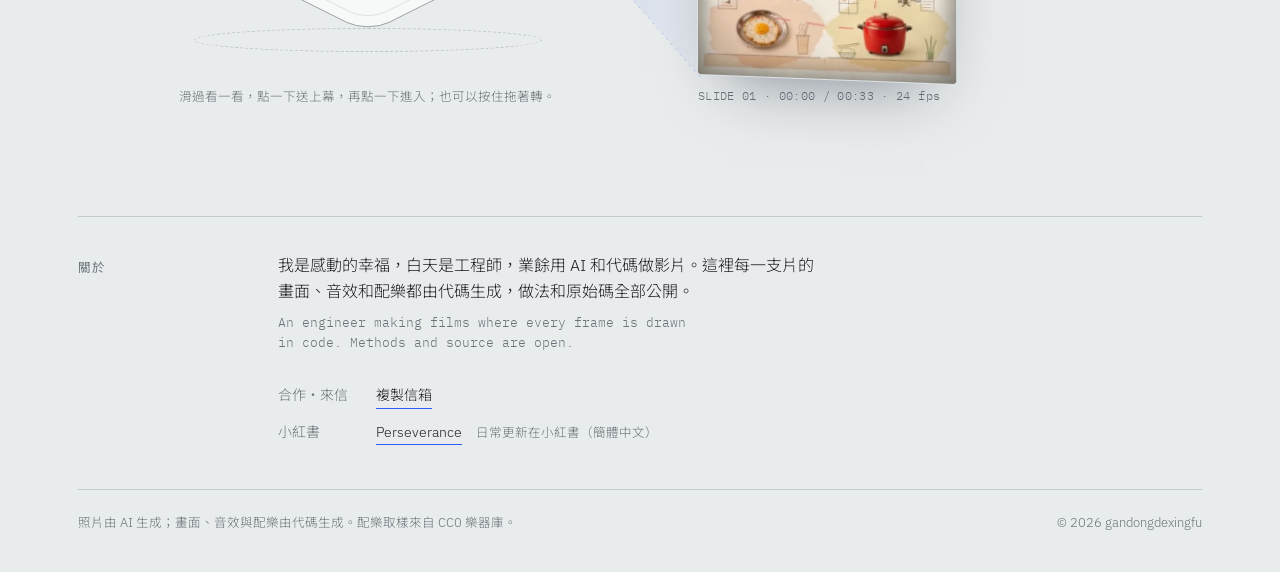
==== commit d5b8e7a8: "首頁作品區變成幻燈機：轉盤懸浮、光束投到幕上、幕裡無聲放片；開場那一幀飛進轉盤 - 幻燈片窗口畫上線稿縮圖（小麻雀追袋子、油燈），空白片保持空 - 拿掉外框，轉盤輕輕上下浮動，底下一圈虛線影子 - 閱" ====
--- a/index.html
+++ b/index.html
@@ -60,21 +60,33 @@
       <h2 id="works-h">作品</h2>
       <p class="stat" id="stat"></p>
     </div>
-    <!-- 電腦版：幻燈片轉盤＋預覽板；手機版：下面的卡片列表 -->
-    <div class="shelf reveal" id="shelf">
-      <figure class="fig shelf-fig" id="tray" data-label="幻燈片轉盤：每張幻燈片是一支作品。">
-        <div class="fig-head"><span>Fig 1　片盤</span><span class="fig-read" aria-live="polite"></span></div>
-        <div class="fig-stage"></div>
-        <figcaption>滑過看一看，點一下轉到前面，再點一下進入；也可以按住拖著轉。</figcaption>
-      </figure>
-      <a class="peek" id="peek" href="#">
-        <div class="peek-cover"><img alt="" decoding="async"><span class="peek-blank" aria-hidden="true"></span></div>
-        <div class="peek-text">
+    <!-- 電腦版：幻燈機。轉盤懸在左邊，閱讀位置的那張射出光束，打在右邊的幕上；手機版：下面的卡片列表 -->
+    <div class="projector reveal" id="shelf">
+      <div class="proj-tray">
+        <div class="float">
+          <figure class="fig bare" id="tray" data-label="幻燈片轉盤：每張幻燈片是一支作品。">
+            <div class="fig-head"><span>Fig 1　片盤</span><span class="fig-read" aria-live="polite"></span></div>
+            <div class="fig-stage"></div>
+          </figure>
+        </div>
+        <div class="float-shadow" aria-hidden="true"></div>
+        <p class="proj-hint">滑過看一看，點一下送上幕，再點一下進入；也可以按住拖著轉。</p>
+      </div>
+      <svg class="beam" id="beam" aria-hidden="true"><defs><linearGradient id="beamFill" x1="0" x2="1"><stop offset="0" stop-color="var(--signal)" stop-opacity=".16"/><stop offset="1" stop-color="var(--signal)" stop-opacity=".03"/></linearGradient></defs><path class="beam-body"/><path class="beam-edge"/></svg>
+      <div class="proj-screen">
+        <a class="screen" id="screen" href="#" aria-label="進入這支片">
+          <video muted playsinline loop preload="none"></video>
+          <img class="ghost" alt="" aria-hidden="true">
+          <span class="grain" aria-hidden="true"></span>
+          <span class="blank-frame" aria-hidden="true"></span>
+        </a>
+        <div class="screen-read" id="screenRead">SLIDE 01 · 00:00 / 00:00 · 24 fps</div>
+        <div class="proj-text" id="peek">
           <div class="card-head"><span class="p-fig"></span><span class="p-tag"></span></div>
           <h3 class="p-title"></h3><div class="en p-en"></div><p class="p-blurb"></p>
-          <div class="card-go"><span class="p-go">看這支片</span><span class="meta p-meta"></span><span class="arrow" aria-hidden="true">→</span></div>
+          <a class="p-go-link" href="#"><span class="p-go">看這支片</span><span class="meta p-meta"></span><span class="arrow" aria-hidden="true">→</span></a>
         </div>
-      </a>
+      </div>
     </div>
     <div class="filters reveal" id="filters" role="toolbar" aria-label="按風格篩選"></div>
     <div class="works" id="grid"></div>
@@ -149,47 +161,111 @@
   });
   const st0 = new URLSearchParams(location.search).get('style'); if (st0 && styles.includes(st0)) apply(st0);
 
-  // —— 幻燈片轉盤：作品依新到舊排，空位是「製作中」——
-  window.BIN = WORKS.map(w => [w.title, FP[w.id].dur]);
-  const peek = document.getElementById('peek'), $ = c => peek.querySelector(c);
-  let shown = -2;
-  const show = i => {
-    if (i === shown) return; shown = i;
+  // —— 幻燈機：轉盤上一支作品一張幻燈片（新到舊），空位是「製作中」；閱讀位置的那張投在幕上 ——
+  window.BIN = WORKS.map(w => [w.title, FP[w.id].dur, w.thumb]);
+  const shelf = document.getElementById('shelf'), screen = document.getElementById('screen'), vid = screen.querySelector('video'), ghost = screen.querySelector('.ghost');
+  const peek = document.getElementById('peek'), $ = c => peek.querySelector(c), sread = document.getElementById('screenRead'), go = peek.querySelector('.p-go-link');
+  const mmss = t => `${String(Math.floor(t / 60)).padStart(2, '0')}:${String(Math.floor(t % 60)).padStart(2, '0')}`;
+  let onScreen = -2, slideNo = 0;
+  const text = i => {
     const w = WORKS[i];
-    peek.classList.remove('swap'); void peek.offsetWidth; peek.classList.add('swap');
-    peek.classList.toggle('blank', !w);
+    peek.classList.toggle('blank', !w); screen.classList.toggle('blank', !w);
     if (!w) {
-      peek.removeAttribute('href'); $('img').removeAttribute('src');
+      [screen, go].forEach(a => a.removeAttribute('href'));
       $('.p-fig').textContent = 'Fig —'; $('.p-tag').textContent = '製作中';
       $('.p-title').textContent = '下一支片'; $('.p-en').textContent = 'Coming next';
       $('.p-blurb').textContent = '還在代碼裡，沒被畫出來。這一格先空著，留給下一支片。';
       $('.p-go').textContent = '敬請期待'; $('.p-meta').textContent = '';
       return;
     }
-    peek.href = `works/${w.id}/`; $('img').src = `media/${w.id}.webp`; $('img').alt = `${w.title}的畫面`;
+    [screen, go].forEach(a => a.href = `works/${w.id}/`);
     $('.p-fig').textContent = w.fig; $('.p-tag').textContent = `${w.style}　${w.date}`;
     $('.p-title').textContent = w.title; $('.p-en').textContent = w.en; $('.p-blurb').textContent = w.blurb;
     $('.p-go').textContent = '看這支片'; $('.p-meta').textContent = `${FP[w.id].dur.toFixed(0)} 秒 · ${w.chapters.length} 段`;
   };
-  show(0);
+  const readout = () => { const w = WORKS[onScreen], D = w ? FP[w.id].dur : 0; sread.textContent = `SLIDE ${String(slideNo).padStart(2, '0')} · ${mmss(w ? vid.currentTime : 0)} / ${mmss(D)} · 24 fps`; };
+  vid.addEventListener('timeupdate', readout);
+  // 換片：幕先暗一下，換上新片，再帶一點閃爍亮起來（像真的幻燈機）
+  const project = i => {
+    if (i === onScreen) return;
+    onScreen = i; slideNo = i + 1;
+    screen.classList.remove('flick'); screen.classList.add('dark');
+    setTimeout(() => {
+      const w = WORKS[i];
+      if (w) { vid.poster = `media/${w.id}.webp`; vid.src = `media/${w.id}.mp4`; vid.play().catch(() => {}); } else { vid.pause(); vid.removeAttribute('src'); vid.removeAttribute('poster'); vid.load(); }
+      text(i); readout();
+      screen.classList.remove('dark'); void screen.offsetWidth; screen.classList.add('flick');
+    }, calm ? 0 : 160);
+  };
+  // 滑過別張：幕上淡淡浮出它的影子，像對焦前
+  const preview = i => {
+    const w = WORKS[i];
+    if (i < 0 || i === onScreen || !w) { ghost.classList.remove('on'); return; }
+    ghost.src = `media/${w.id}.webp`; ghost.classList.add('on');
+  };
+  project(0);
   FIG.load('assets/hairline/carousel.js').then(() => {
     let atRead = 0, dragged = false, x0 = 0;
     const idx = t => { const m = /^(\d+) · /.exec(t); return m ? +m[1] - 1 : -1; };
     const tray = FIG.mount(document.getElementById('tray'), 'carousel', { rest: '滑過 · 點選 · 拖動', onRead: t => {
-      const i = idx(t); if (i >= 0) show(i); else if (t === 'rest') show(atRead); // 游標離開：預覽回到轉盤前面那張
-      if (i >= 0 && dragged) atRead = i; // 拖著轉時，停在前面的那張就是選中的
+      const i = idx(t);
+      if (i >= 0 && dragged) { atRead = i; project(i); } // 拖著轉：停在前面的那張直接上幕
+      preview(t === 'rest' ? -1 : i);
     } });
     const st = tray.stage;
     st.addEventListener('pointerdown', e => { dragged = false; x0 = e.clientX; });
     st.addEventListener('pointermove', e => { if (e.buttons && Math.abs(e.clientX - x0) > 6) dragged = true; });
-    // 點一下：轉到前面；已經在前面的那張再點一下：進入
+    // 點一下：轉到閱讀位置並投上幕；已經在幕上的那張再點一下：進入
     st.addEventListener('click', () => {
       if (dragged) return;
       const i = idx(tray.text); if (i < 0) return;
-      if (i === atRead && WORKS[i]) location.href = `works/${WORKS[i].id}/`;
-      else atRead = i;
+      if (i === atRead && WORKS[i]) { enter(); return; }
+      atRead = i; project(i);
     });
+    // 光束：從閱讀位置那張幻燈片（轉盤上亮點的下方）射向幕的左緣，跟著懸浮一起動
+    const beam = document.getElementById('beam'), body = beam.querySelector('.beam-body'), edge = beam.querySelector('.beam-edge');
+    const mark = st.querySelector('svg .dot, svg ellipse.dot') || st.querySelector('svg [class~="dot"]');
+    let live = false;
+    const aim = () => {
+      if (!live) return;
+      const b = shelf.getBoundingClientRect(), s = st.getBoundingClientRect(), m = (st.querySelector('svg [class~="dot"]') || mark).getBoundingClientRect(), r = screen.getBoundingClientRect();
+      const ox = m.left + m.width / 2 - b.left, oy = m.top - b.top + s.height * 0.13, sx = r.left - b.left + 4, t = r.top - b.top + 6, u = r.bottom - b.top - 6;
+      beam.setAttribute('viewBox', `0 0 ${b.width} ${b.height}`);
+      body.setAttribute('d', `M${ox} ${oy - 7}L${sx} ${t}L${sx} ${u}L${ox} ${oy + 7}Z`);
+      edge.setAttribute('d', `M${ox} ${oy - 7}L${sx} ${t}M${ox} ${oy + 7}L${sx} ${u}M${ox} ${oy}L${sx} ${(t + u) / 2}`);
+      requestAnimationFrame(aim);
+    };
+    new IntersectionObserver(es => es.forEach(e => { const was = live; live = e.isIntersecting; if (live && !was) requestAnimationFrame(aim); })).observe(shelf);
+    // 開場捲完「成片」：那一幀離開主圖，沿著弧線飛進轉盤，落在閱讀位置的那張幻燈片上
+    if (!calm && matchMedia('(min-width: 901px)').matches) {
+      const heroFig = document.getElementById('hero'), story = document.getElementById('story');
+      const courier = document.createElement('div'); courier.className = 'courier'; courier.setAttribute('aria-hidden', 'true');
+      courier.innerHTML = '<svg viewBox="0 0 54 96"><rect x="1" y="1" width="52" height="94" rx="5"/><rect x="10" y="6" width="34" height="84" rx="2"/>' +
+        Array.from({ length: 9 }, (_, k) => `<rect x="3" y="${8 + k * 9.6}" width="4" height="5" rx="1"/><rect x="47" y="${8 + k * 9.6}" width="4" height="5" rx="1"/>`).join('') + '</svg>';
+      document.body.appendChild(courier);
+      let landed = false;
+      const fly = () => {
+        const sb = story.getBoundingClientRect(), pb = shelf.getBoundingClientRect(), vh = innerHeight;
+        // 起點：開場區的底邊離開畫面中線；終點：幻燈機走到畫面中間
+        const a = sb.bottom - vh * 0.55, z = pb.top + pb.height / 2 - vh * 0.5, p = Math.min(1, Math.max(0, a / (a - z || 1)));
+        const on = sb.bottom < vh * 0.62 && p < 1;
+        courier.style.opacity = on ? 1 : 0;
+        heroFig.style.setProperty('--gone', on || p >= 1 ? 1 : 0);
+        if (on) {
+          const f = heroFig.querySelector('.fig-stage').getBoundingClientRect(), m = st.querySelector('svg [class~="dot"]').getBoundingClientRect();
+          const x0 = f.left + f.width * 0.42, y0 = Math.max(110, f.top + f.height * 0.5), x1 = m.left + m.width / 2, y1 = m.top + st.getBoundingClientRect().height * 0.13; // 起點跟著主圖，但不讓它跑出畫面上緣
+          const e = p < .5 ? 2 * p * p : 1 - Math.pow(-2 * p + 2, 2) / 2, cx = (x0 + x1) / 2 - 90, cy = Math.max(90, Math.min(y0, y1) - 70);
+          const x = (1 - e) ** 2 * x0 + 2 * (1 - e) * e * cx + e * e * x1, y = (1 - e) ** 2 * y0 + 2 * (1 - e) * e * cy + e * e * y1;
+          courier.style.transform = `translate(${x}px, ${y}px) translate(-50%, -50%) scale(${1.25 - e * .85}) rotate(${-14 * Math.sin(e * Math.PI)}deg)`;
+        }
+        if (p >= 1 && !landed) { landed = true; screen.classList.remove('flick'); void screen.offsetWidth; screen.classList.add('flick'); }
+        if (p < .98) landed = false;
+      };
+      addEventListener('scroll', () => requestAnimationFrame(fly), { passive: true }); fly();
+    }
   });
+  // 進入作品頁：支援的瀏覽器裡，幕會直接放大成作品頁的播放器
+  const enter = () => { const w = WORKS[onScreen]; if (w) location.href = `works/${w.id}/`; };
 });
 // 信箱不寫明文：存成反轉的 base64，點按鈕才組回並複製
 document.querySelectorAll('button.mail').forEach(b => b.addEventListener('click', async () => {
--- a/assets/site.css
+++ b/assets/site.css
@@ -277,30 +277,65 @@
 .stage.scrubbing .big-play:not(:hover) { opacity: .35; }
 .work .readout { margin-bottom: 2px; }
 
-/* —— 首頁：幻燈片轉盤＋預覽板（電腦版）—— */
-.shelf { display: grid; grid-template-columns: minmax(0, 1.25fr) minmax(0, 1fr); gap: 28px; align-items: stretch; margin-bottom: 96px; }
-.shelf-fig .fig-stage { cursor: grab; }
-.shelf-fig .fig-stage:active { cursor: grabbing; }
-.peek { position: relative; display: grid; grid-template-columns: minmax(0, 180px) minmax(0, 1fr); gap: 24px; align-items: center; text-decoration: none; color: inherit; background: var(--plate); border-radius: 14px; padding: 22px; box-shadow: 0 0 0 1px var(--faint); transition: box-shadow .5s var(--ease); }
-.peek:hover { box-shadow: 0 0 0 1px var(--signal), 0 24px 50px -28px rgba(15, 25, 50, .4); }
-.peek-cover { position: relative; aspect-ratio: 9 / 16; border-radius: 6px; overflow: hidden; background: var(--faint); }
-.peek-cover img { position: absolute; inset: 0; width: 100%; height: 100%; object-fit: cover; }
-.peek-blank { position: absolute; inset: 14px; border: 1px dashed var(--edge); border-radius: 4px; display: none; }
-.peek.blank .peek-cover img { display: none; }
-.peek.blank .peek-blank { display: block; }
-.peek.blank { cursor: default; }
-.peek.blank:hover { box-shadow: 0 0 0 1px var(--faint); }
-.peek.blank .arrow { display: none; }
-.peek .card-head { gap: 12px; }
-.peek h3 { font-family: "Noto Sans TC", var(--sans); font-weight: 400; font-size: 26px; margin: 14px 0 0; letter-spacing: .02em; }
-.peek .en { font-size: 14px; color: var(--dim); margin-top: 2px; }
-.peek p { font-size: 14.5px; margin: 12px 0 0; }
-.peek .card-go { margin: 18px 0 0; padding: 14px 0 0; }
-.peek:hover .card-go .arrow { transform: translateX(5px); }
-.peek:hover .p-go { color: var(--signal); }
-.peek.swap .peek-cover, .peek.swap .peek-text { animation: peekIn .55s var(--ease) both; }
-.peek.swap .peek-text { animation-delay: .05s; }
-@keyframes peekIn { from { opacity: 0; transform: translateY(8px); } }
+/* —— 首頁：幻燈機（電腦版）——
+   轉盤懸在左邊、輕輕浮動；閱讀位置的幻燈片射出光束，打在右邊直式的幕上，幕裡無聲放著那支片 */
+.projector { position: relative; display: grid; grid-template-columns: minmax(0, 1.15fr) minmax(0, 1fr); gap: 40px; align-items: center; margin: 8px 0 110px; }
+.proj-tray { position: relative; z-index: 2; }
+.fig.bare { background: none; box-shadow: none; padding: 0; }
+.fig.bare .fig-head { padding: 0 6px; }
+.fig.bare .fig-stage { margin: 0; cursor: grab; }
+.fig.bare .fig-stage:active { cursor: grabbing; }
+.float { animation: hover 6s ease-in-out 1.2s infinite; }
+@keyframes hover { 0%, 100% { transform: translateY(0); } 50% { transform: translateY(-9px); } }
+.float-shadow { width: 60%; height: 24px; margin: -84px auto 0; border-radius: 50%; border: 1px dashed var(--edge); opacity: .55; animation: shadow 6s ease-in-out 1.2s infinite; }
+@keyframes shadow { 0%, 100% { transform: scale(1); opacity: .55; } 50% { transform: scale(.94); opacity: .38; } }
+.proj-hint { text-align: center; font-size: 12.5px; color: var(--dim); margin: 34px 0 0; }
+.beam { position: absolute; inset: 0; width: 100%; height: 100%; pointer-events: none; z-index: 1; overflow: visible; }
+.beam-body { fill: url(#beamFill); }
+.beam-edge { fill: none; stroke: var(--signal); stroke-width: .75; stroke-opacity: .35; stroke-dasharray: 2 5; }
+.proj-screen { position: relative; z-index: 2; display: grid; grid-template-columns: minmax(0, 250px) minmax(0, 1fr); column-gap: 26px; align-items: center; }
+.screen { position: relative; display: block; aspect-ratio: 9 / 16; border-radius: 4px; overflow: hidden; background: #0d1013; transform: perspective(900px) rotateY(-9deg); transform-origin: left center;
+  box-shadow: 0 0 0 1px var(--faint), 0 30px 60px -30px rgba(15, 25, 50, .5); transition: filter .16s; }
+.screen video, .screen .ghost { position: absolute; inset: 0; width: 100%; height: 100%; object-fit: cover; }
+.screen video { view-transition-name: film; }
+/* 投影的質感：暗角、邊緣微微散開、一層細顆粒 */
+.screen::after { content: ""; position: absolute; inset: 0; pointer-events: none; background: radial-gradient(120% 90% at 50% 45%, transparent 55%, rgba(0, 0, 0, .45)); box-shadow: inset 0 0 18px 6px rgba(0, 0, 0, .35); }
+.grain { position: absolute; inset: -20%; pointer-events: none; opacity: .13; mix-blend-mode: overlay; animation: grain .9s steps(6) infinite;
+  background-image: url("data:image/svg+xml;utf8,<svg xmlns='http://www.w3.org/2000/svg' width='160' height='160'><filter id='n'><feTurbulence type='fractalNoise' baseFrequency='.85' numOctaves='2' stitchTiles='stitch'/></filter><rect width='100%' height='100%' filter='url(%23n)'/></svg>"); }
+@keyframes grain { 0% { transform: translate(0, 0); } 33% { transform: translate(-6%, 4%); } 66% { transform: translate(5%, -5%); } 100% { transform: translate(-3%, 6%); } }
+.ghost { opacity: 0; filter: blur(3px) saturate(.6); transition: opacity .35s var(--ease); }
+.ghost.on { opacity: .42; }
+.screen.dark { filter: brightness(.12); }
+.screen.flick { animation: flick .42s steps(1) both; }
+@keyframes flick { 0% { filter: brightness(.5); } 20% { filter: brightness(1.15); } 35% { filter: brightness(.8); } 55% { filter: brightness(1.05); } 100% { filter: none; } }
+.blank-frame { position: absolute; inset: 16px; border: 1px dashed rgba(255, 255, 255, .28); border-radius: 3px; display: none; }
+.screen.blank .blank-frame { display: block; }
+.screen.blank { cursor: default; }
+.screen-read { grid-column: 1; margin-top: 12px; font-family: var(--mono); font-size: 11.5px; color: var(--dim); letter-spacing: .03em; white-space: nowrap; }
+.proj-text { grid-column: 2; grid-row: 1 / 3; }
+.proj-text .card-head { gap: 12px; }
+.proj-text h3 { font-family: "Noto Sans TC", var(--sans); font-weight: 400; font-size: 28px; margin: 14px 0 0; letter-spacing: .02em; }
+.proj-text .en { font-size: 14px; color: var(--dim); margin-top: 2px; }
+.proj-text p { font-size: 14.5px; margin: 12px 0 0; }
+.p-go-link { display: flex; align-items: baseline; gap: 14px; margin-top: 18px; padding-top: 14px; border-top: 1px solid var(--faint); text-decoration: none; color: inherit; font-size: 14.5px; }
+.p-go-link .meta { font-family: var(--mono); font-size: 12px; color: var(--dim); margin-left: auto; }
+.p-go-link .arrow { color: var(--signal); transition: transform .5s var(--ease); }
+.p-go-link:hover .arrow { transform: translateX(5px); }
+.p-go-link:hover .p-go { color: var(--signal); }
+.proj-text.blank .arrow { display: none; }
+.proj-text.blank .p-go-link { pointer-events: none; }
 @media (min-width: 901px) { .gallery .filters, .gallery .works { display: none; } }
-@media (max-width: 900px) { .shelf { display: none; } }
-@media (prefers-reduced-motion: reduce) { .peek.swap .peek-cover, .peek.swap .peek-text { animation: none; } }
+@media (max-width: 900px) { .projector { display: none; } }
+@media (prefers-reduced-motion: reduce) { .float, .float-shadow, .grain { animation: none; } .screen.flick { animation: none; } }
+/* 換頁：幕直接放大成作品頁的播放器（支援的瀏覽器才有，其他照常換頁） */
+@view-transition { navigation: auto; }
+.work .stage { view-transition-name: film; }
+::view-transition-group(film) { animation-duration: .6s; animation-timing-function: cubic-bezier(.32, .72, 0, 1); }
+
+/* 開場那一幀飛進轉盤：一個線稿的直式膠片格，沿弧線縮小落到閱讀位置 */
+.courier { position: fixed; left: 0; top: 0; width: 70px; z-index: 50; pointer-events: none; opacity: 0; transition: opacity .25s; will-change: transform; }
+.courier svg { display: block; width: 100%; overflow: visible; }
+.courier rect { fill: var(--plate); stroke: var(--signal); stroke-width: 1.2; vector-effect: non-scaling-stroke; }
+.courier rect + rect { fill: none; }
+.hero-fig { transition: opacity .4s var(--ease); }
+.hero-fig[style*="--gone: 1"] .fig-stage { opacity: .35; transition: opacity .4s; }
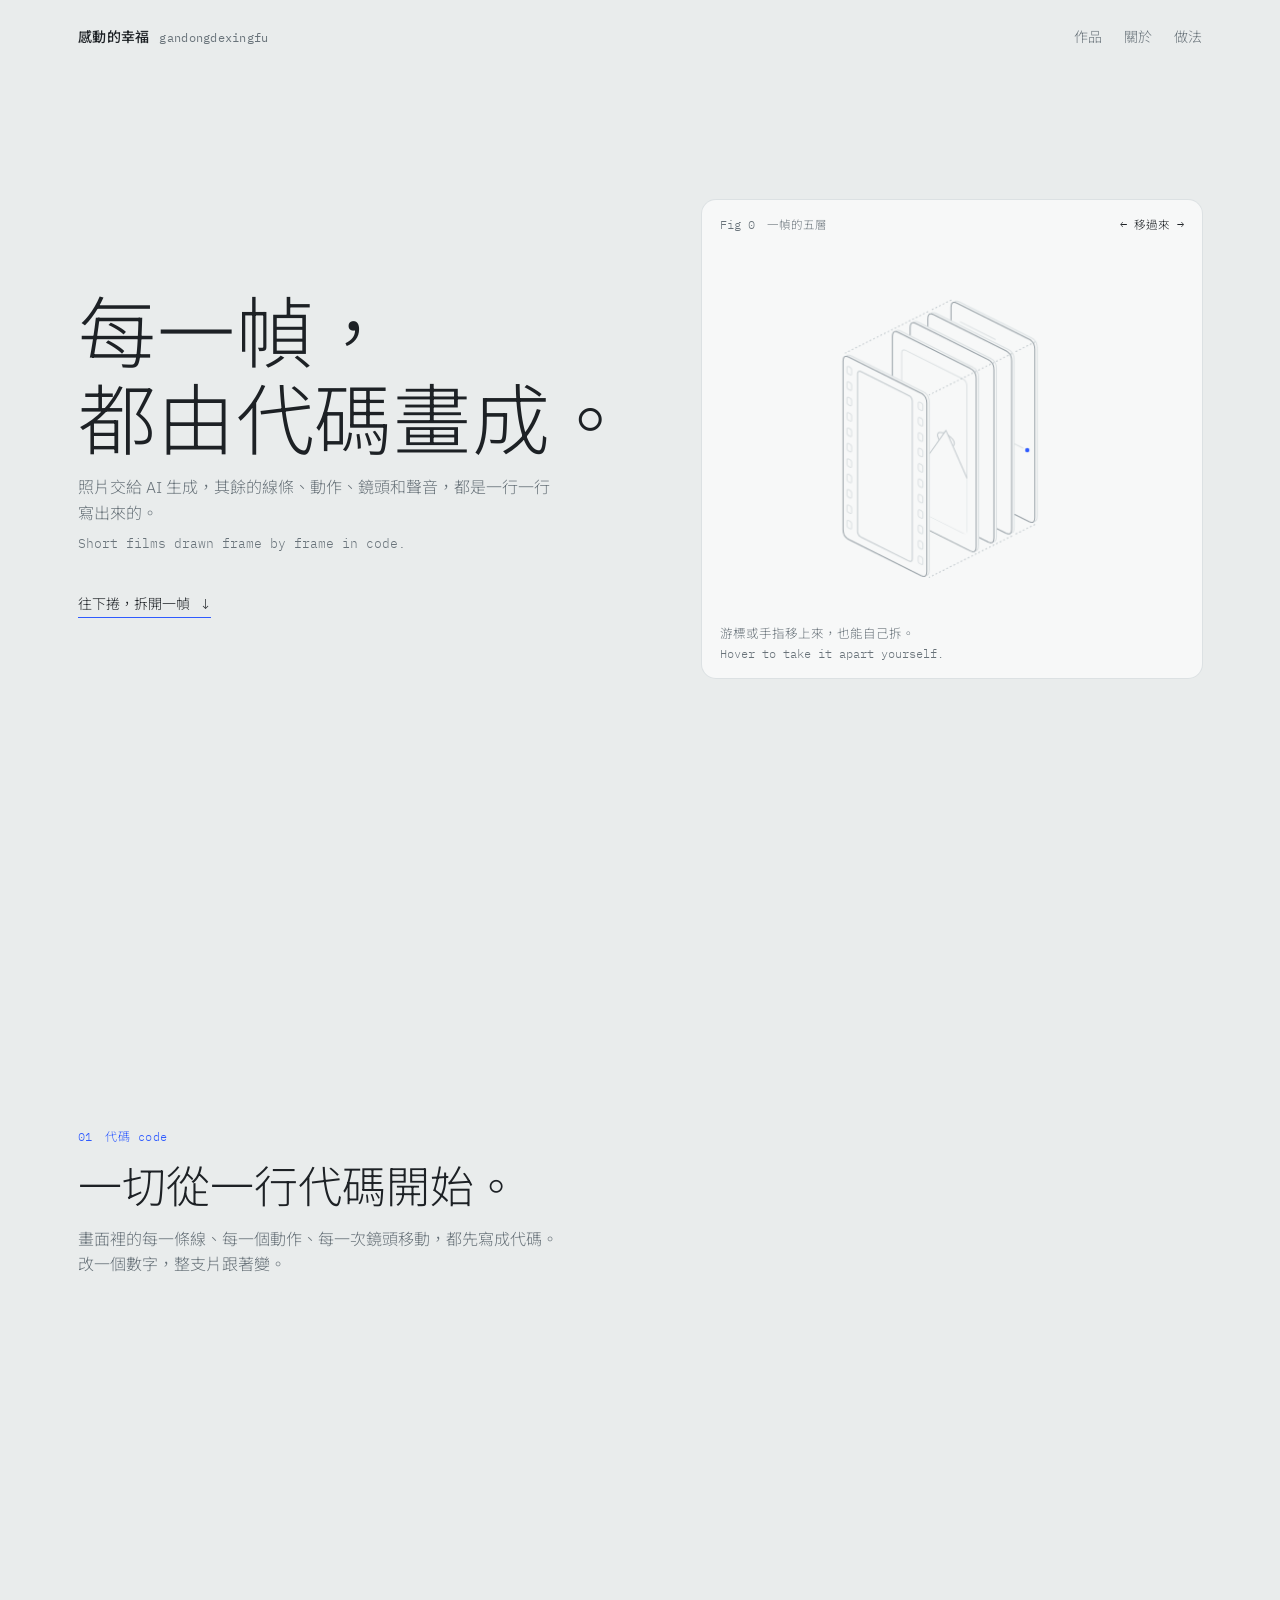
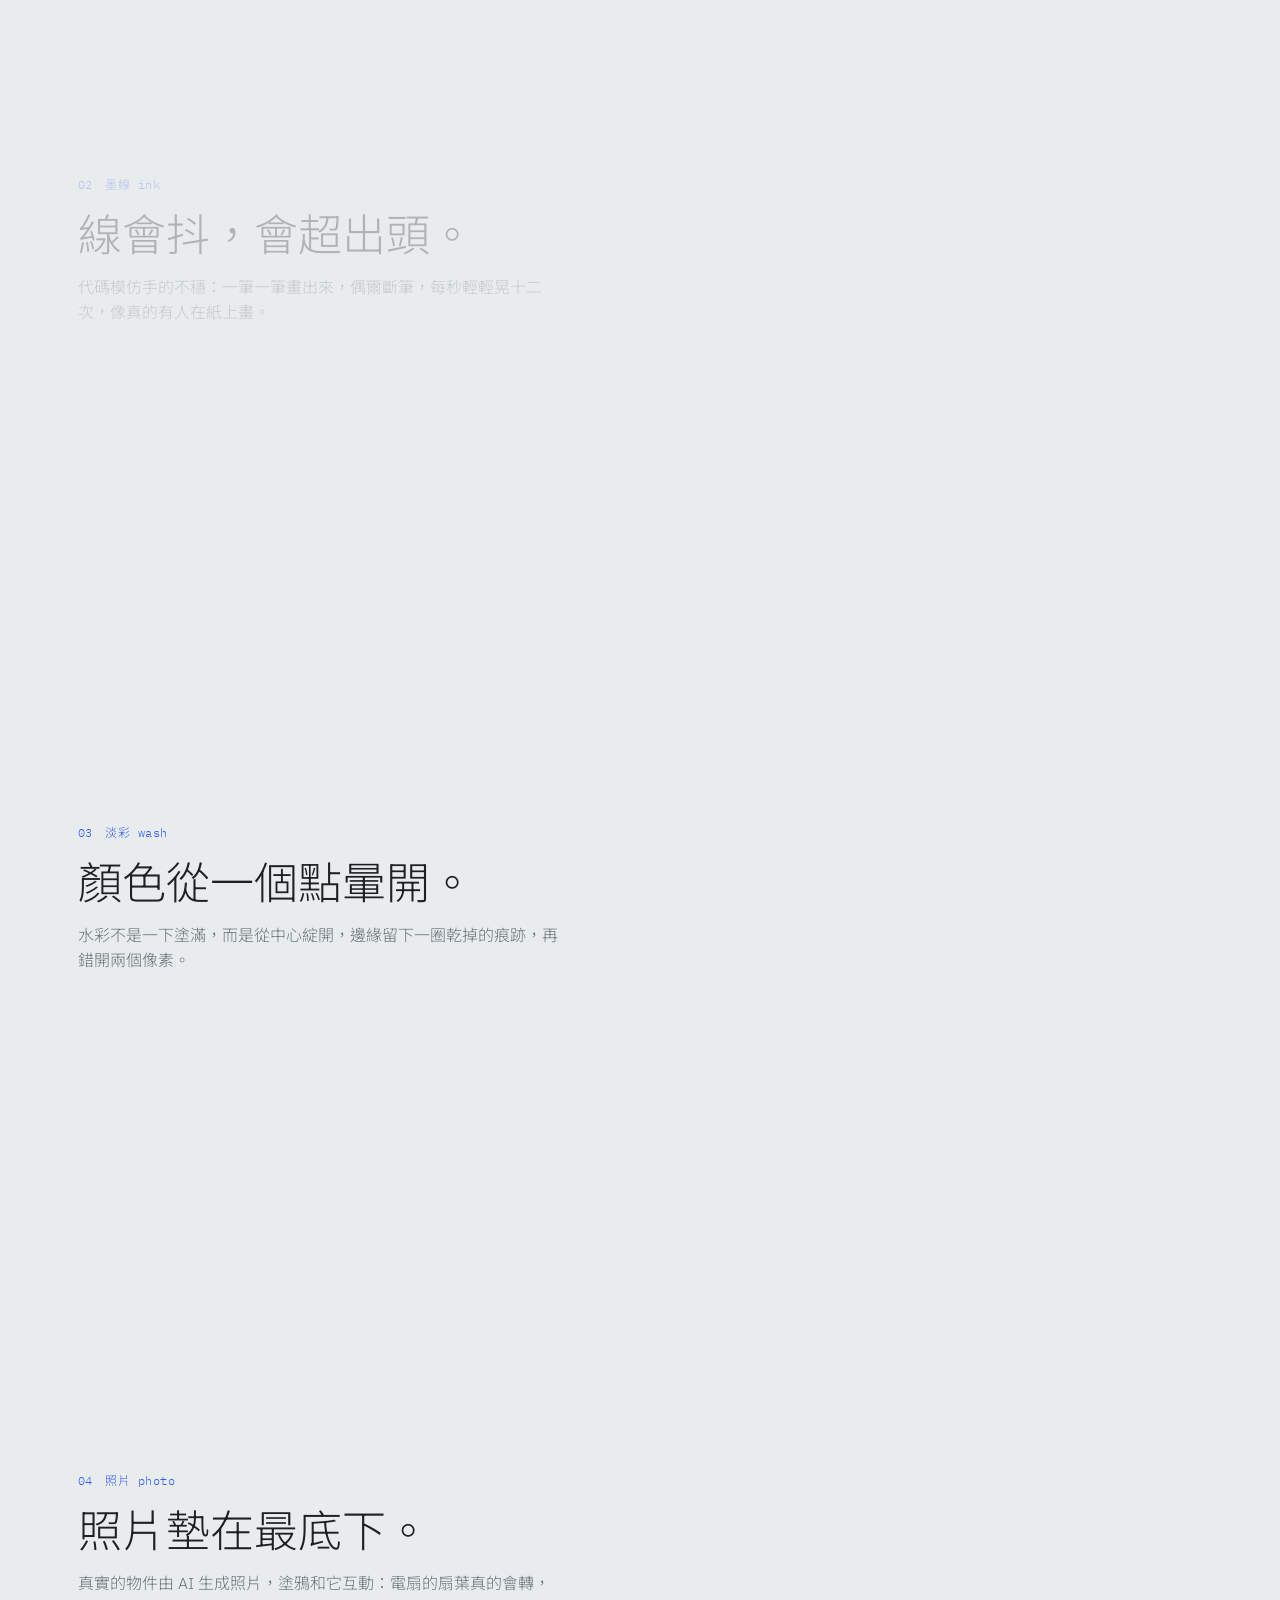
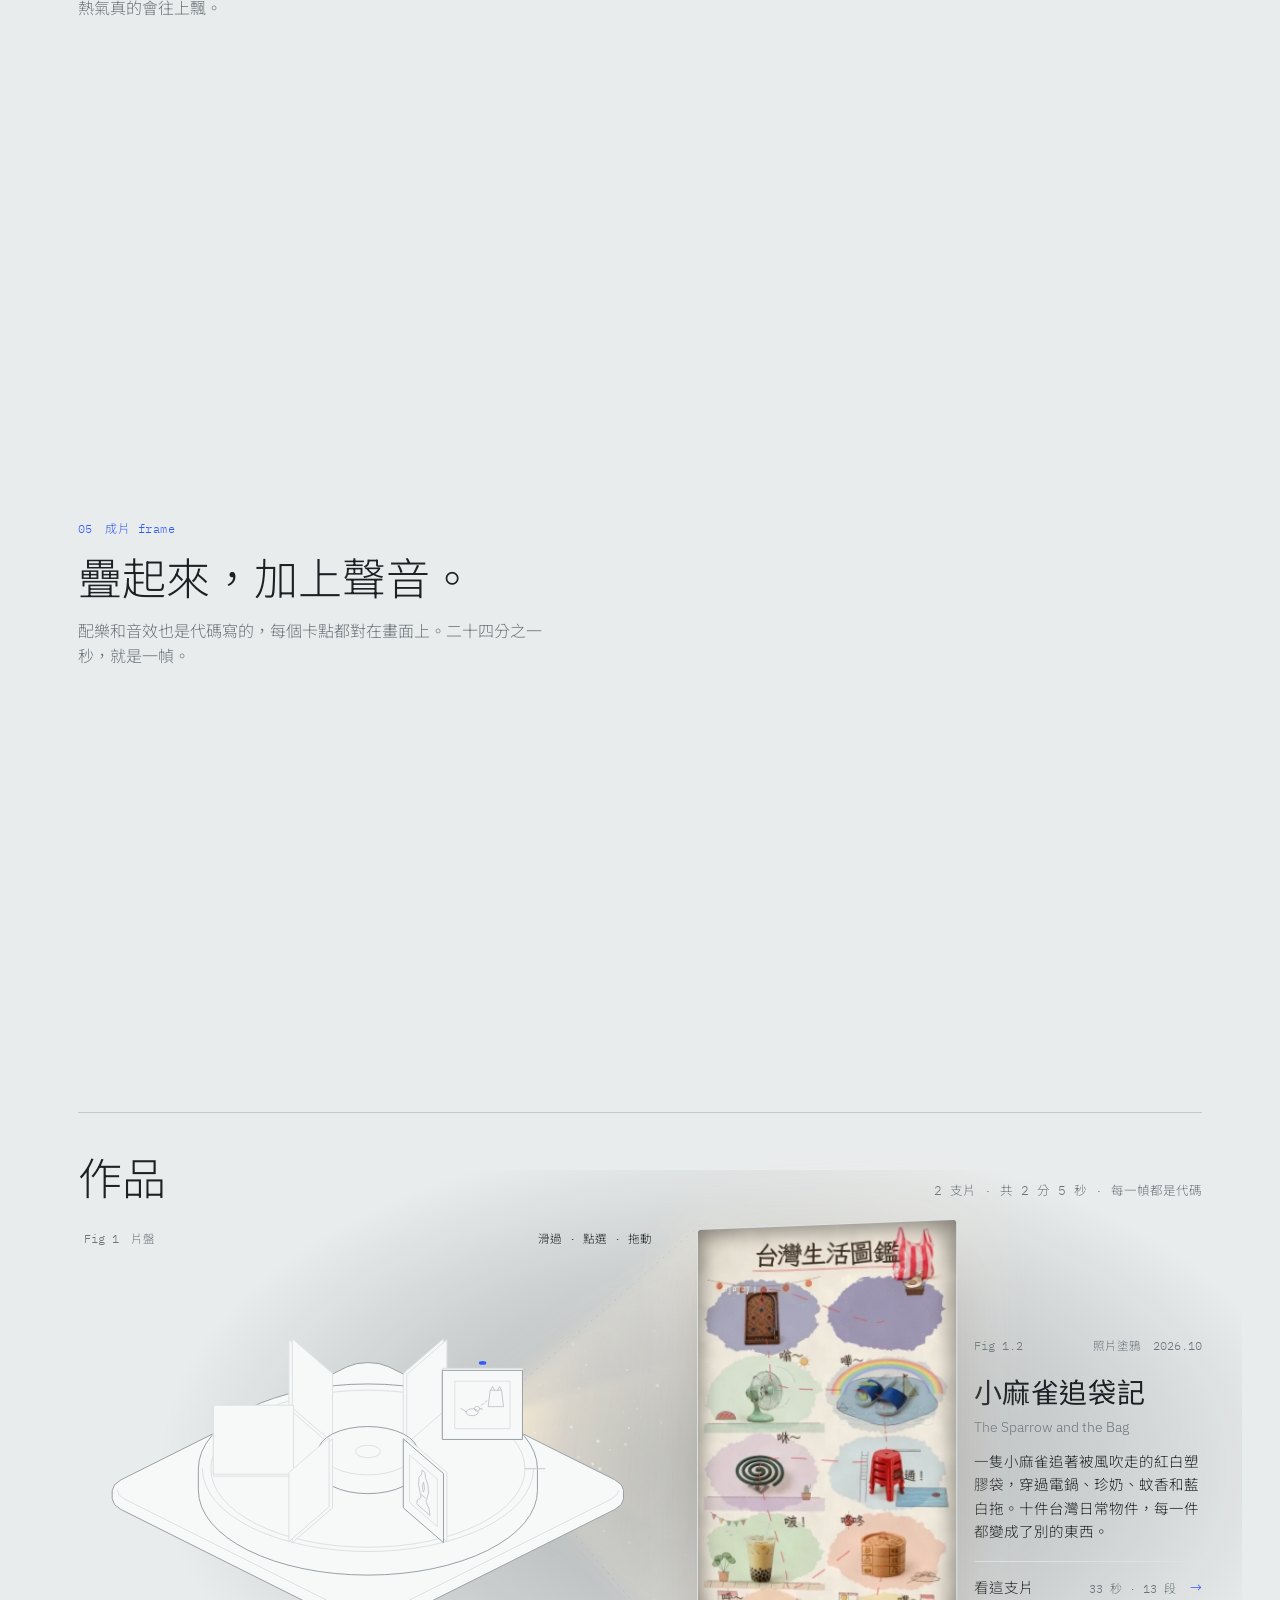
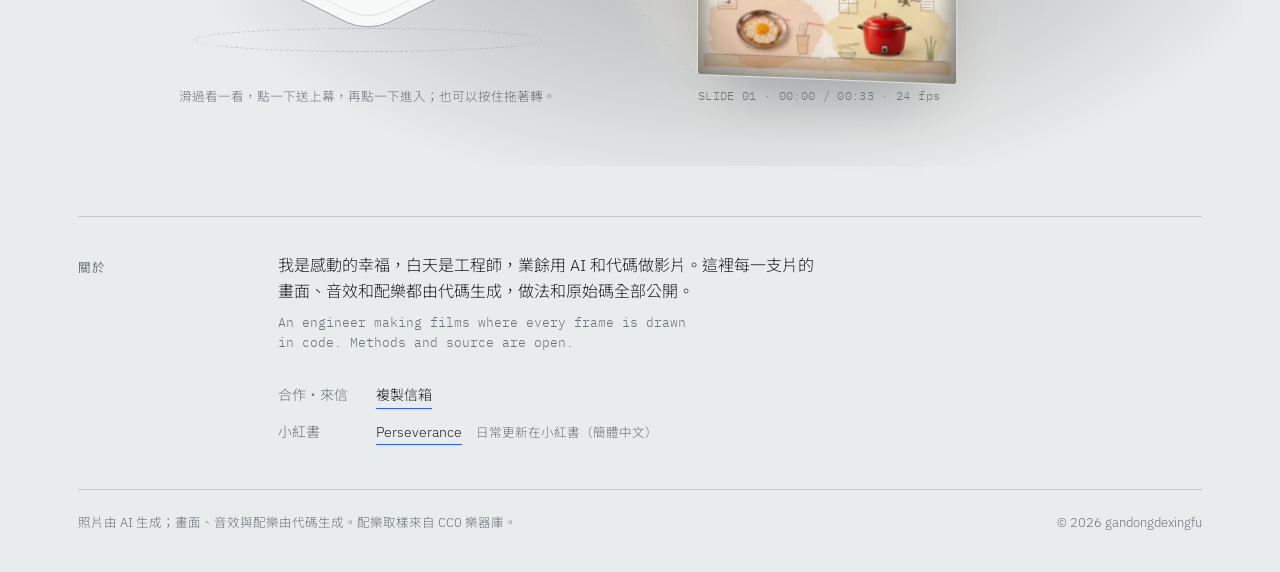
==== commit 40b90275: "幻燈機：修點選切換、光束改成真實的體積光；飛行的那一幀落地前淡出 - 點選後清掉幕上的預覽影子；轉盤轉動時游標下的幻燈片不再搶走選取，手移開一小段才換 - 光束：外圈散光＋光錐＋中心亮束三層，柔邊、越" ====
--- a/index.html
+++ b/index.html
@@ -72,7 +72,16 @@
         <div class="float-shadow" aria-hidden="true"></div>
         <p class="proj-hint">滑過看一看，點一下送上幕，再點一下進入；也可以按住拖著轉。</p>
       </div>
-      <svg class="beam" id="beam" aria-hidden="true"><defs><linearGradient id="beamFill" x1="0" x2="1"><stop offset="0" stop-color="var(--signal)" stop-opacity=".16"/><stop offset="1" stop-color="var(--signal)" stop-opacity=".03"/></linearGradient></defs><path class="beam-body"/><path class="beam-edge"/></svg>
+      <svg class="beam" id="beam" aria-hidden="true"><defs>
+        <filter id="bW" x="-30%" y="-60%" width="160%" height="220%"><feGaussianBlur stdDeviation="18"/></filter>
+        <filter id="bM" x="-20%" y="-40%" width="140%" height="180%"><feGaussianBlur stdDeviation="7"/></filter>
+        <filter id="bS" x="-20%" y="-40%" width="140%" height="180%"><feGaussianBlur stdDeviation="3"/></filter>
+        <linearGradient id="gHalo" gradientUnits="userSpaceOnUse"><stop offset="0" class="s" style="stop-opacity:.26"/><stop offset=".55" class="s" style="stop-opacity:.07"/><stop offset="1" class="s" style="stop-opacity:.05"/></linearGradient>
+        <linearGradient id="gBody" gradientUnits="userSpaceOnUse"><stop offset="0" class="s" style="stop-opacity:.55"/><stop offset=".4" class="s" style="stop-opacity:.2"/><stop offset="1" class="s" style="stop-opacity:.1"/></linearGradient>
+        <linearGradient id="gCore" gradientUnits="userSpaceOnUse"><stop offset="0" class="s" style="stop-opacity:.85"/><stop offset=".35" class="s" style="stop-opacity:.18"/><stop offset="1" class="s" style="stop-opacity:0"/></linearGradient>
+        <radialGradient id="gSrc"><stop offset="0" style="stop-color:#fff;stop-opacity:.95"/><stop offset=".35" class="s" style="stop-opacity:.55"/><stop offset="1" class="s" style="stop-opacity:0"/></radialGradient>
+      </defs><g class="beam-light"><path class="halo" fill="url(#gHalo)" filter="url(#bW)"/><path class="body" fill="url(#gBody)" filter="url(#bM)"/><path class="core" fill="url(#gCore)" filter="url(#bS)"/><circle class="src" r="16" fill="url(#gSrc)"/></g><path class="beam-edge"/></svg>
+      <canvas class="dust" id="dust" aria-hidden="true"></canvas>
       <div class="proj-screen">
         <a class="screen" id="screen" href="#" aria-label="進入這支片">
           <video muted playsinline loop preload="none"></video>
@@ -188,7 +197,7 @@
   // 換片：幕先暗一下，換上新片，再帶一點閃爍亮起來（像真的幻燈機）
   const project = i => {
     if (i === onScreen) return;
-    onScreen = i; slideNo = i + 1;
+    onScreen = i; slideNo = i + 1; ghost.classList.remove('on');
     screen.classList.remove('flick'); screen.classList.add('dark');
     setTimeout(() => {
       const w = WORKS[i];
@@ -222,17 +231,48 @@
       if (i === atRead && WORKS[i]) { enter(); return; }
       atRead = i; project(i);
     });
-    // 光束：從閱讀位置那張幻燈片（轉盤上亮點的下方）射向幕的左緣，跟著懸浮一起動
-    const beam = document.getElementById('beam'), body = beam.querySelector('.beam-body'), edge = beam.querySelector('.beam-edge');
-    const mark = st.querySelector('svg .dot, svg ellipse.dot') || st.querySelector('svg [class~="dot"]');
-    let live = false;
-    const aim = () => {
+    // 光束：從閱讀位置那張幻燈片的鏡頭射出，向幕發散。三層：外圈的散光、光錐本體、中心最亮的一束；
+    // 越靠近鏡頭越亮，越遠越淡；邊緣是糊的；光裡有灰塵在飄；光的顏色跟著幕上的畫面變，幕的四周被照亮
+    const beam = document.getElementById('beam'), dust = document.getElementById('dust'), dx = dust.getContext('2d');
+    const halo = beam.querySelector('.halo'), body = beam.querySelector('.body'), core = beam.querySelector('.core'), src = beam.querySelector('.src'), edge = beam.querySelector('.beam-edge');
+    const grads = ['gHalo', 'gBody', 'gCore'].map(id => document.getElementById(id));
+    let live = false, flick = 1, flickT = 0, geo = null;
+    const motes = Array.from({ length: 70 }, () => ({ s: Math.random(), w: Math.random() * 2 - 1, v: .02 + Math.random() * .05, ph: Math.random() * 6.28, r: .5 + Math.random() * 1.3 }));
+    const tint = document.createElement('canvas'); tint.width = 6; tint.height = 10; const tx = tint.getContext('2d', { willReadFrequently: true });
+    let tintT = 0;
+    const sampleTint = now => {
+      if (now - tintT < 450 || vid.paused || vid.readyState < 2) return; tintT = now;
+      try {
+        tx.drawImage(vid, 0, 0, 6, 10); const d = tx.getImageData(0, 0, 6, 10).data; let r = 0, g = 0, b = 0;
+        for (let k = 0; k < d.length; k += 4) { r += d[k]; g += d[k + 1]; b += d[k + 2]; }
+        const n = d.length / 4, mix = (c, w) => Math.round(c / n * .45 + w * .55); // 一半是畫面的顏色，一半是燈泡的暖白
+        shelf.style.setProperty('--beam', `${mix(r, 255)} ${mix(g, 240)} ${mix(b, 214)}`);
+      } catch (e) {}
+    };
+    const aim = now => {
       if (!live) return;
-      const b = shelf.getBoundingClientRect(), s = st.getBoundingClientRect(), m = (st.querySelector('svg [class~="dot"]') || mark).getBoundingClientRect(), r = screen.getBoundingClientRect();
-      const ox = m.left + m.width / 2 - b.left, oy = m.top - b.top + s.height * 0.13, sx = r.left - b.left + 4, t = r.top - b.top + 6, u = r.bottom - b.top - 6;
+      const b = shelf.getBoundingClientRect(), s = st.getBoundingClientRect(), m = st.querySelector('svg [class~="dot"]').getBoundingClientRect(), r = screen.getBoundingClientRect();
+      const ox = m.left + m.width / 2 - b.left, oy = m.top - b.top + s.height * 0.13, sx = r.left - b.left + 3, t = r.top - b.top + 4, u = r.bottom - b.top - 4, my = (t + u) / 2;
+      if (now - flickT > 90) { flickT = now; flick = calm ? 1 : .93 + Math.random() * .07; } // 燈泡的電流不穩：光輕輕地抖
       beam.setAttribute('viewBox', `0 0 ${b.width} ${b.height}`);
-      body.setAttribute('d', `M${ox} ${oy - 7}L${sx} ${t}L${sx} ${u}L${ox} ${oy + 7}Z`);
-      edge.setAttribute('d', `M${ox} ${oy - 7}L${sx} ${t}M${ox} ${oy + 7}L${sx} ${u}M${ox} ${oy}L${sx} ${(t + u) / 2}`);
+      beam.style.opacity = flick;
+      grads.forEach(gr => { gr.setAttribute('x1', ox); gr.setAttribute('y1', oy); gr.setAttribute('x2', sx); gr.setAttribute('y2', my); });
+      const cone = (a, spread, over = 0) => `M${ox} ${oy - a}L${sx + over} ${t - spread}L${sx + over} ${u + spread}L${ox} ${oy + a}Z`;
+      halo.setAttribute('d', cone(16, 34, 30)); body.setAttribute('d', cone(5, 2)); core.setAttribute('d', `M${ox} ${oy - 2}L${sx} ${my - (u - t) * .22}L${sx} ${my + (u - t) * .22}L${ox} ${oy + 2}Z`);
+      src.setAttribute('cx', ox); src.setAttribute('cy', oy);
+      edge.setAttribute('d', `M${ox} ${oy - 5}L${sx} ${t}M${ox} ${oy + 5}L${sx} ${u}`);
+      // 灰塵：在光錐裡慢慢往幕的方向飄，靠中間的比較亮，一閃一閃
+      const dpr = Math.min(2, devicePixelRatio || 1);
+      if (dust.width !== Math.round(b.width * dpr)) { dust.width = Math.round(b.width * dpr); dust.height = Math.round(b.height * dpr); }
+      dx.setTransform(dpr, 0, 0, dpr, 0, 0); dx.clearRect(0, 0, b.width, b.height);
+      const col = getComputedStyle(shelf).getPropertyValue('--beam').trim() || '255 240 214';
+      motes.forEach(q => {
+        if (!calm) { q.s += q.v / 60; q.ph += .03; if (q.s > 1) { q.s = 0; q.w = Math.random() * 2 - 1; } }
+        const ww = q.w + Math.sin(q.ph) * .06, x = ox + (sx - ox) * q.s, half = 5 + ((u - t) / 2 - 5) * q.s, y = oy + (my - oy) * q.s + ww * half;
+        const a = (1 - Math.abs(ww) * .7) * Math.sin(q.s * Math.PI) * (.35 + .35 * Math.sin(q.ph * 2.3)) * flick;
+        dx.fillStyle = `rgb(${col} / ${Math.max(0, a).toFixed(3)})`; dx.beginPath(); dx.arc(x, y, q.r, 0, 6.283); dx.fill();
+      });
+      sampleTint(now);
       requestAnimationFrame(aim);
     };
     new IntersectionObserver(es => es.forEach(e => { const was = live; live = e.isIntersecting; if (live && !was) requestAnimationFrame(aim); })).observe(shelf);
@@ -248,8 +288,8 @@
         const sb = story.getBoundingClientRect(), pb = shelf.getBoundingClientRect(), vh = innerHeight;
         // 起點：開場區的底邊離開畫面中線；終點：幻燈機走到畫面中間
         const a = sb.bottom - vh * 0.55, z = pb.top + pb.height / 2 - vh * 0.5, p = Math.min(1, Math.max(0, a / (a - z || 1)));
-        const on = sb.bottom < vh * 0.62 && p < 1;
-        courier.style.opacity = on ? 1 : 0;
+        const on = sb.bottom < vh * 0.62 && p < 1, e0 = p < .5 ? 2 * p * p : 1 - Math.pow(-2 * p + 2, 2) / 2;
+        courier.style.opacity = on ? Math.min(1, (1 - e0) / .14) : 0; // 最後一小段淡出，融進幻燈片，不會停在半路擋住它
         heroFig.style.setProperty('--gone', on || p >= 1 ? 1 : 0);
         if (on) {
           const f = heroFig.querySelector('.fig-stage').getBoundingClientRect(), m = st.querySelector('svg [class~="dot"]').getBoundingClientRect();
--- a/assets/site.css
+++ b/assets/site.css
@@ -291,11 +291,19 @@
 @keyframes shadow { 0%, 100% { transform: scale(1); opacity: .55; } 50% { transform: scale(.94); opacity: .38; } }
 .proj-hint { text-align: center; font-size: 12.5px; color: var(--dim); margin: 34px 0 0; }
 .beam { position: absolute; inset: 0; width: 100%; height: 100%; pointer-events: none; z-index: 1; overflow: visible; }
-.beam-body { fill: url(#beamFill); }
-.beam-edge { fill: none; stroke: var(--signal); stroke-width: .75; stroke-opacity: .35; stroke-dasharray: 2 5; }
+.projector { --beam: 255 240 214; }
+.beam .s { stop-color: rgb(var(--beam)); }
+.beam-light { mix-blend-mode: screen; }
+/* 淺色模式：白天的房間看不見光束，所以在幻燈機周圍把「房間」調暗一點，像拉上窗簾的放映室 */
+.projector::before { content: ""; position: absolute; inset: -60px -40px; z-index: 0; pointer-events: none; border-radius: 40px;
+  background: radial-gradient(60% 70% at 58% 50%, rgba(20, 26, 32, .3), rgba(20, 26, 32, .12) 52%, transparent 80%); }
+.beam-edge { fill: none; stroke: var(--signal); stroke-width: .75; stroke-opacity: .22; stroke-dasharray: 2 6; }
+.dust { position: absolute; inset: 0; width: 100%; height: 100%; pointer-events: none; z-index: 1; mix-blend-mode: screen; }
+@media (prefers-color-scheme: dark) { :root:not([data-theme="light"]) .projector::before { display: none; } }
+:root[data-theme="dark"] .projector::before { display: none; }
 .proj-screen { position: relative; z-index: 2; display: grid; grid-template-columns: minmax(0, 250px) minmax(0, 1fr); column-gap: 26px; align-items: center; }
 .screen { position: relative; display: block; aspect-ratio: 9 / 16; border-radius: 4px; overflow: hidden; background: #0d1013; transform: perspective(900px) rotateY(-9deg); transform-origin: left center;
-  box-shadow: 0 0 0 1px var(--faint), 0 30px 60px -30px rgba(15, 25, 50, .5); transition: filter .16s; }
+  box-shadow: 0 0 0 1px var(--faint), 0 0 70px 4px rgb(var(--beam) / .32), 0 30px 60px -30px rgba(15, 25, 50, .5); transition: filter .16s, box-shadow .6s; }
 .screen video, .screen .ghost { position: absolute; inset: 0; width: 100%; height: 100%; object-fit: cover; }
 .screen video { view-transition-name: film; }
 /* 投影的質感：暗角、邊緣微微散開、一層細顆粒 */
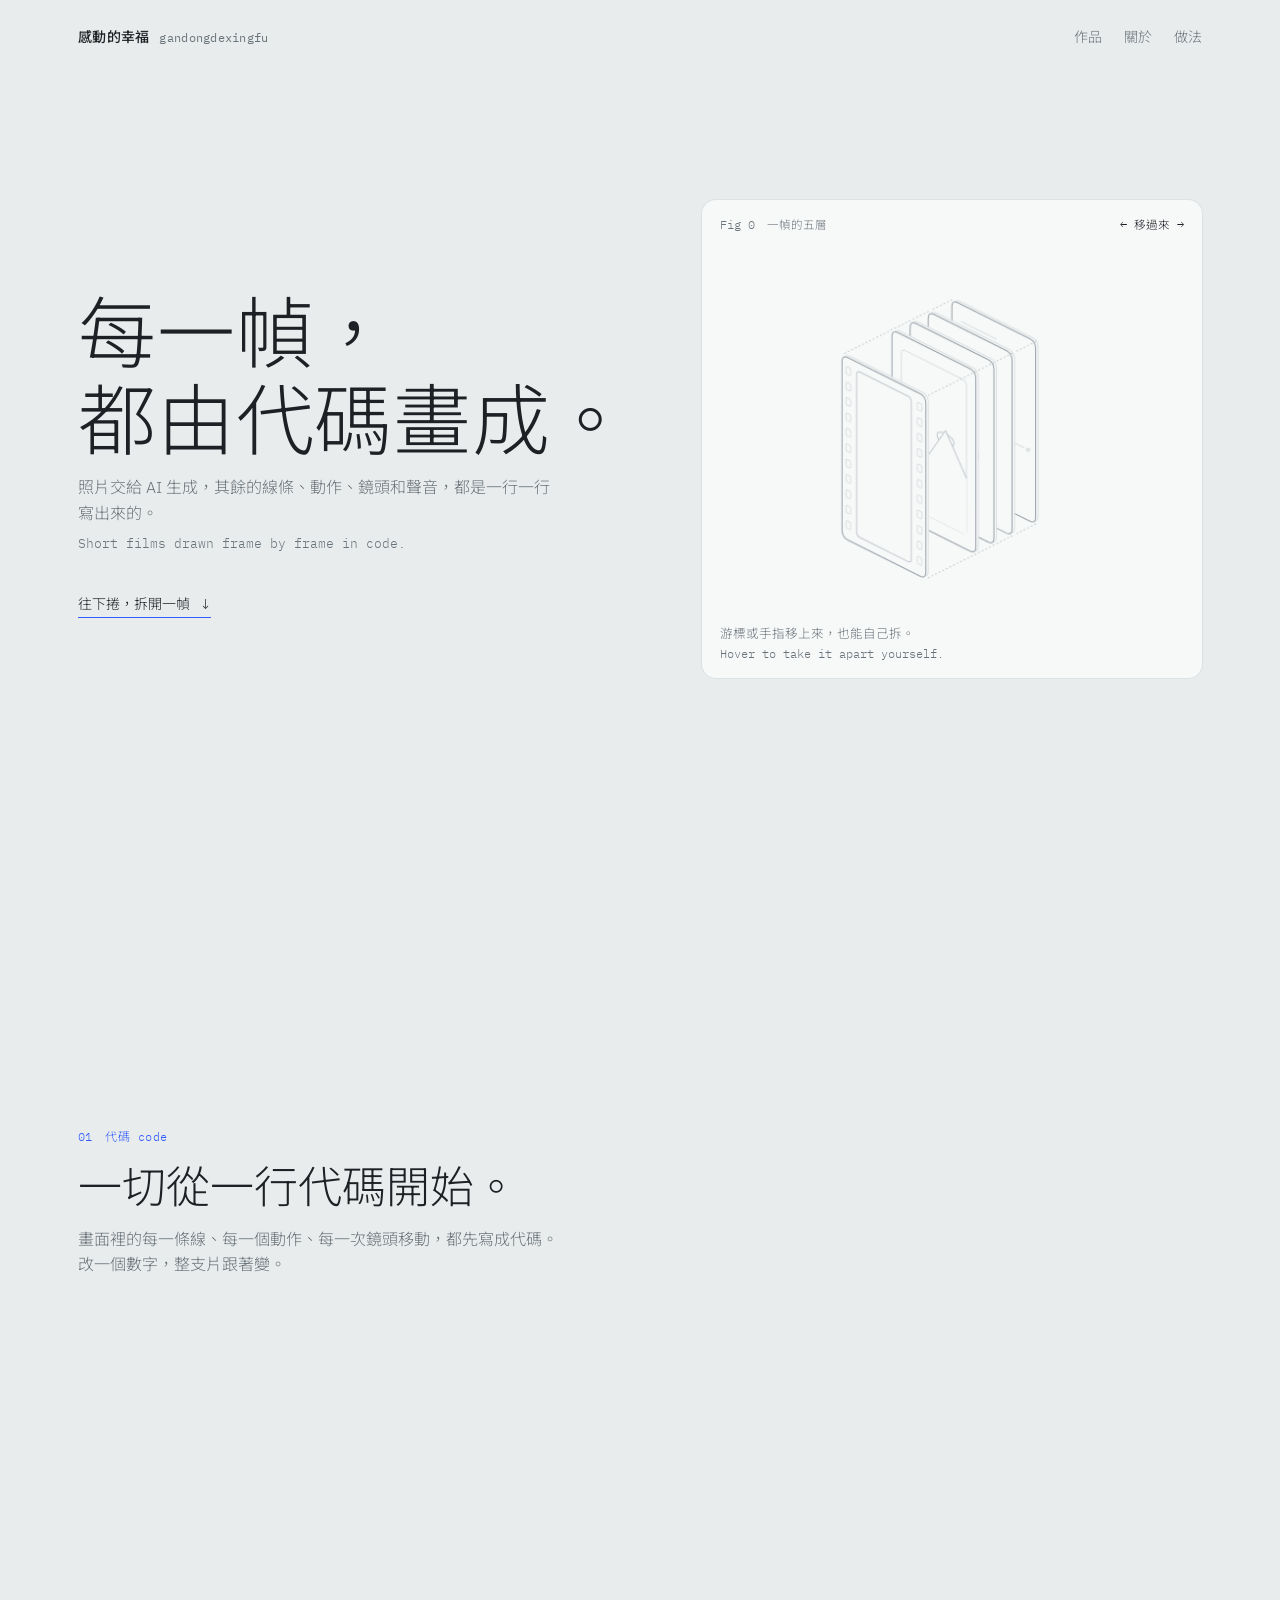
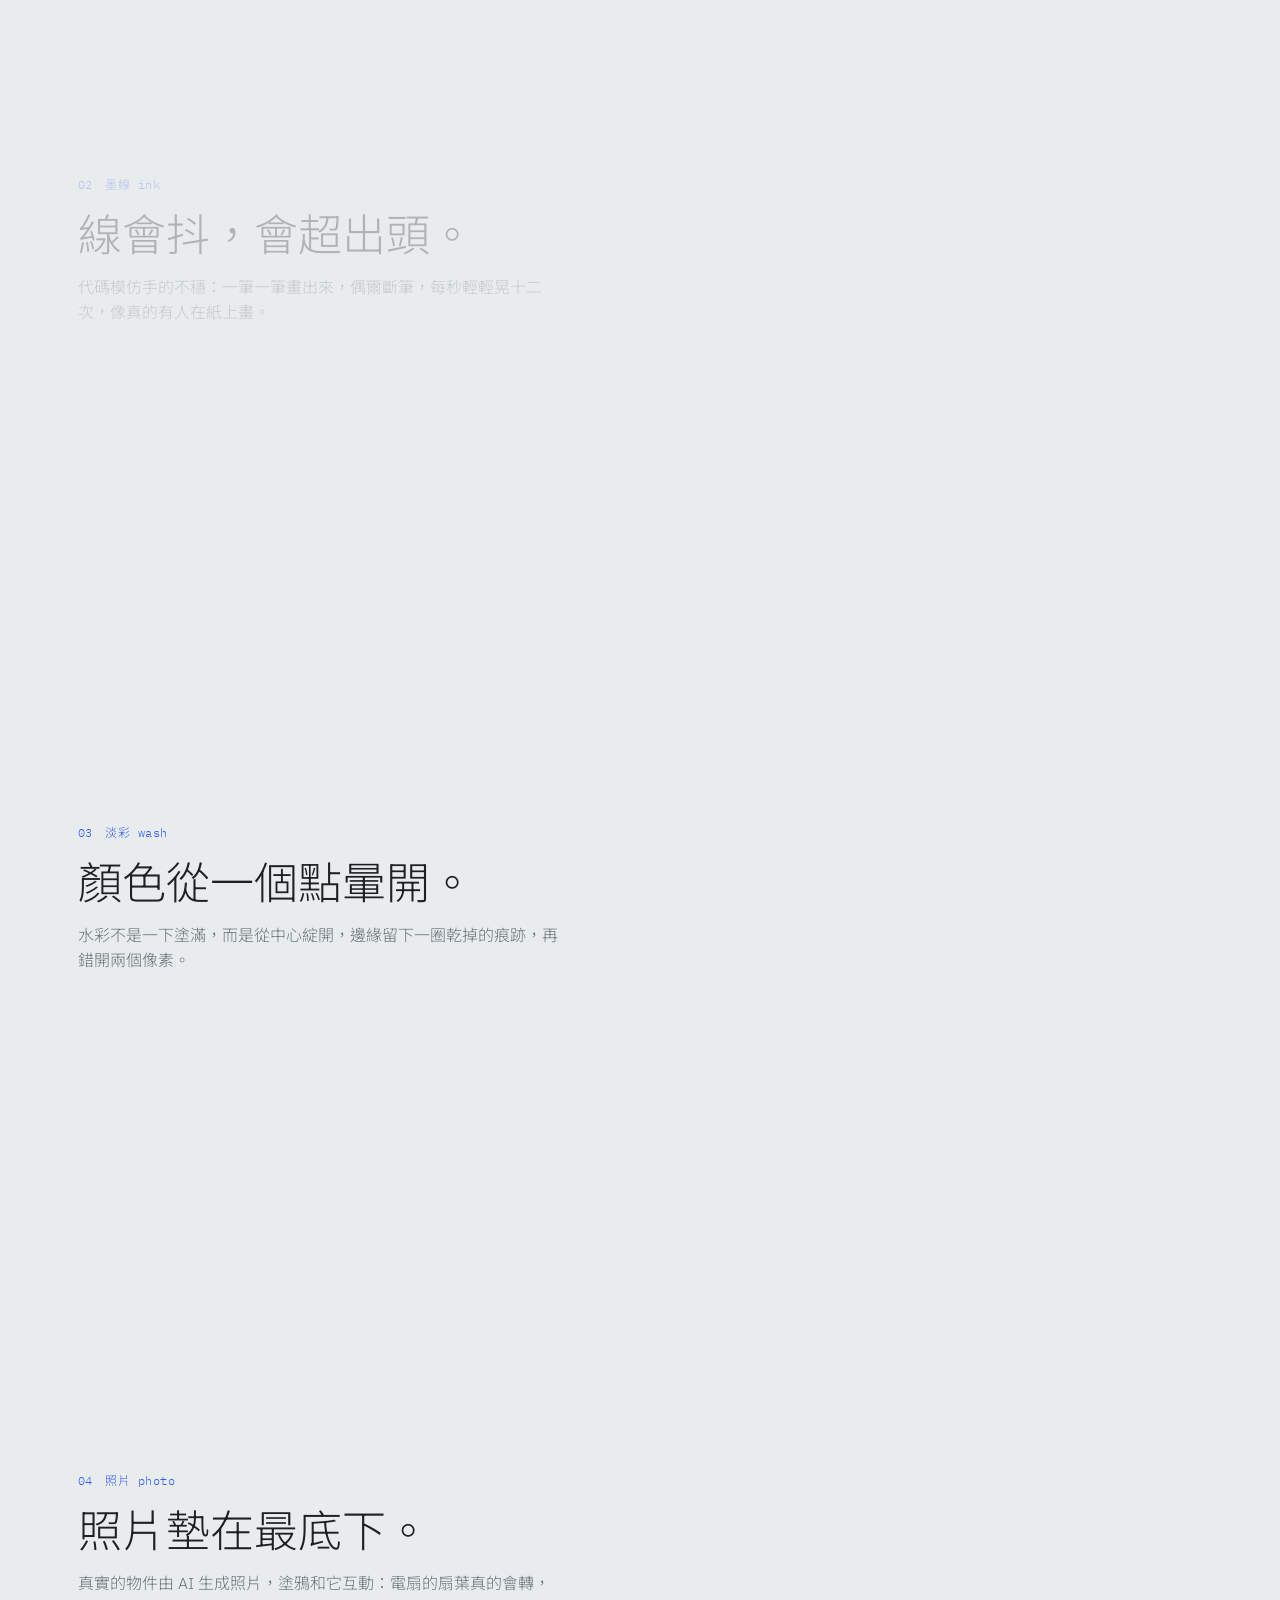
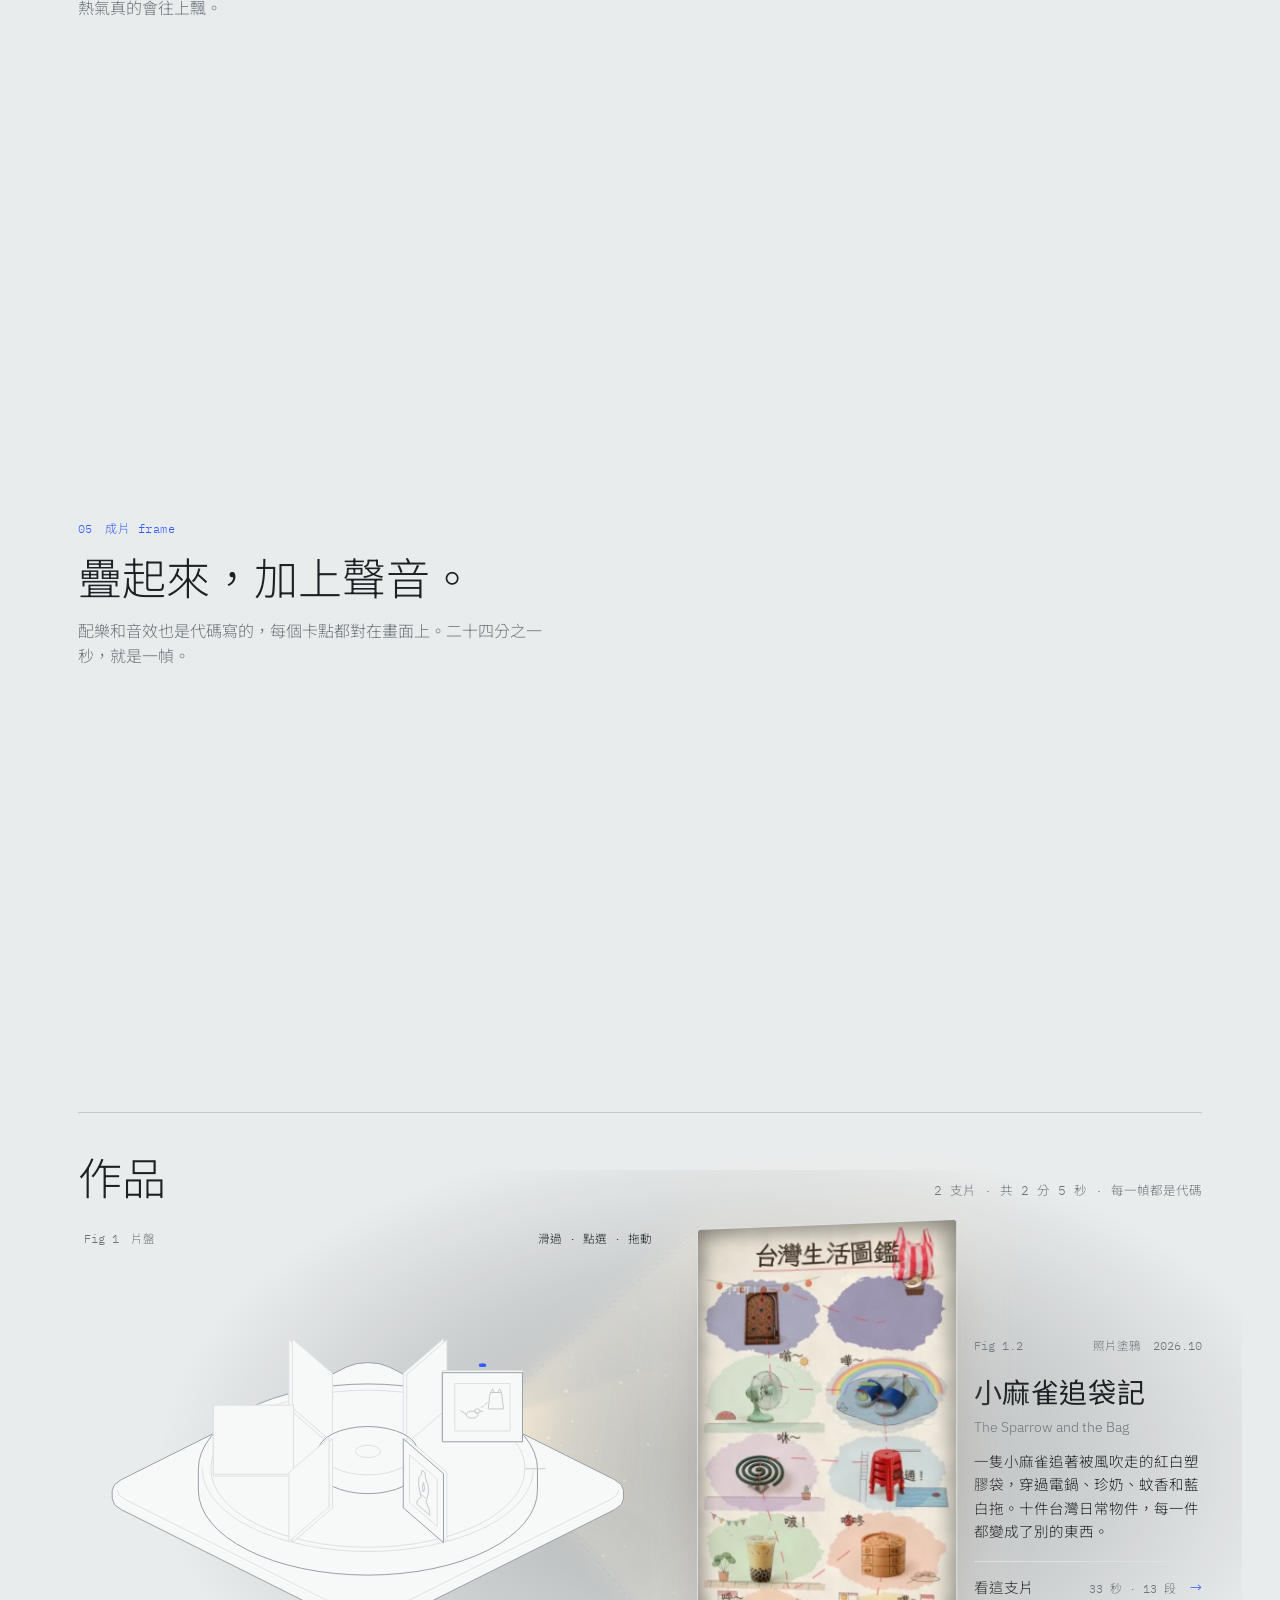
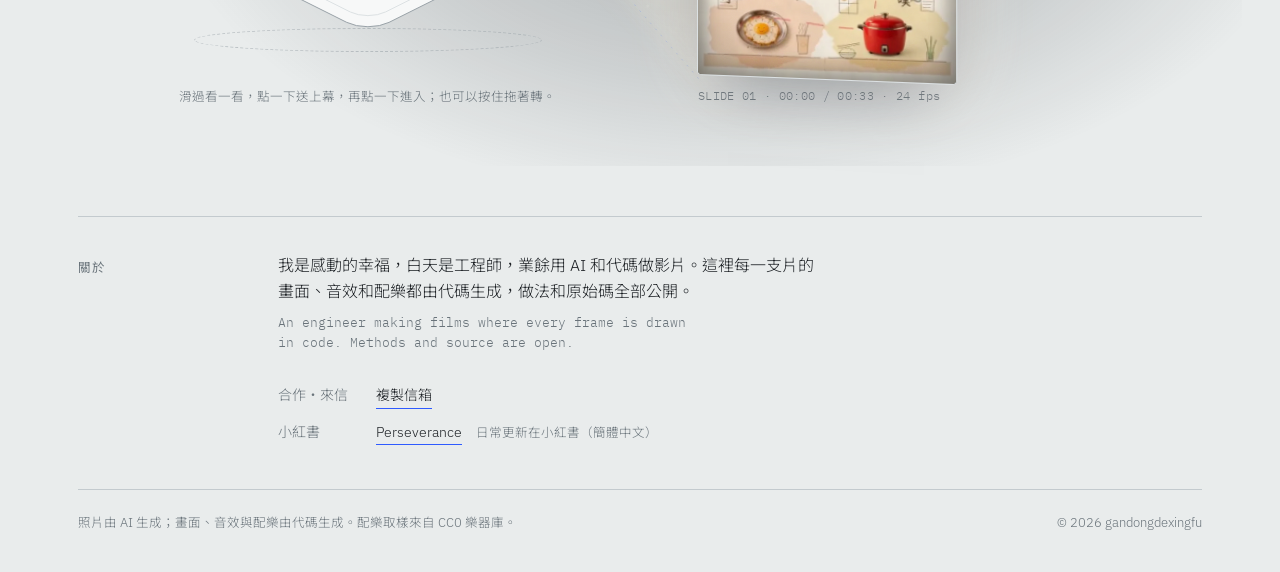
==== commit a2050735: "幻燈機：點一下就切換（不再要點兩次） 真人點擊時按下到放開約 0.1 秒，轉盤這時已開始轉、幻燈片重排，瀏覽器把那次 click 丟掉。 改成自己記錄：按下時選中哪一張就立刻送上幕；按下的正是已在幕上" ====
--- a/index.html
+++ b/index.html
@@ -222,14 +222,18 @@
       preview(t === 'rest' ? -1 : i);
     } });
     const st = tray.stage;
-    st.addEventListener('pointerdown', e => { dragged = false; x0 = e.clientX; });
+    // 不用瀏覽器的 click：按下到放開之間轉盤在轉、幻燈片前後順序重排，瀏覽器會把那次點擊丟掉。
+    // 改成自己記：按下時選中哪一張就立刻送上幕；按下的正是已經在幕上的那張，放開時才進入。
+    let downIdx = -1, wasRead = false;
+    st.addEventListener('pointerdown', e => {
+      dragged = false; x0 = e.clientX;
+      downIdx = idx(tray.text); wasRead = downIdx === atRead; // 轉盤圖自己的 pointerdown 先跑，讀數已經是被按下的那張
+      if (downIdx >= 0 && !wasRead) { atRead = downIdx; project(downIdx); }
+    });
     st.addEventListener('pointermove', e => { if (e.buttons && Math.abs(e.clientX - x0) > 6) dragged = true; });
-    // 點一下：轉到閱讀位置並投上幕；已經在幕上的那張再點一下：進入
-    st.addEventListener('click', () => {
-      if (dragged) return;
-      const i = idx(tray.text); if (i < 0) return;
-      if (i === atRead && WORKS[i]) { enter(); return; }
-      atRead = i; project(i);
+    addEventListener('pointerup', () => {
+      if (downIdx >= 0 && wasRead && !dragged && WORKS[downIdx]) enter();
+      downIdx = -1;
     });
     // 光束：從閱讀位置那張幻燈片的鏡頭射出，向幕發散。三層：外圈的散光、光錐本體、中心最亮的一束；
     // 越靠近鏡頭越亮，越遠越淡；邊緣是糊的；光裡有灰塵在飄；光的顏色跟著幕上的畫面變，幕的四周被照亮
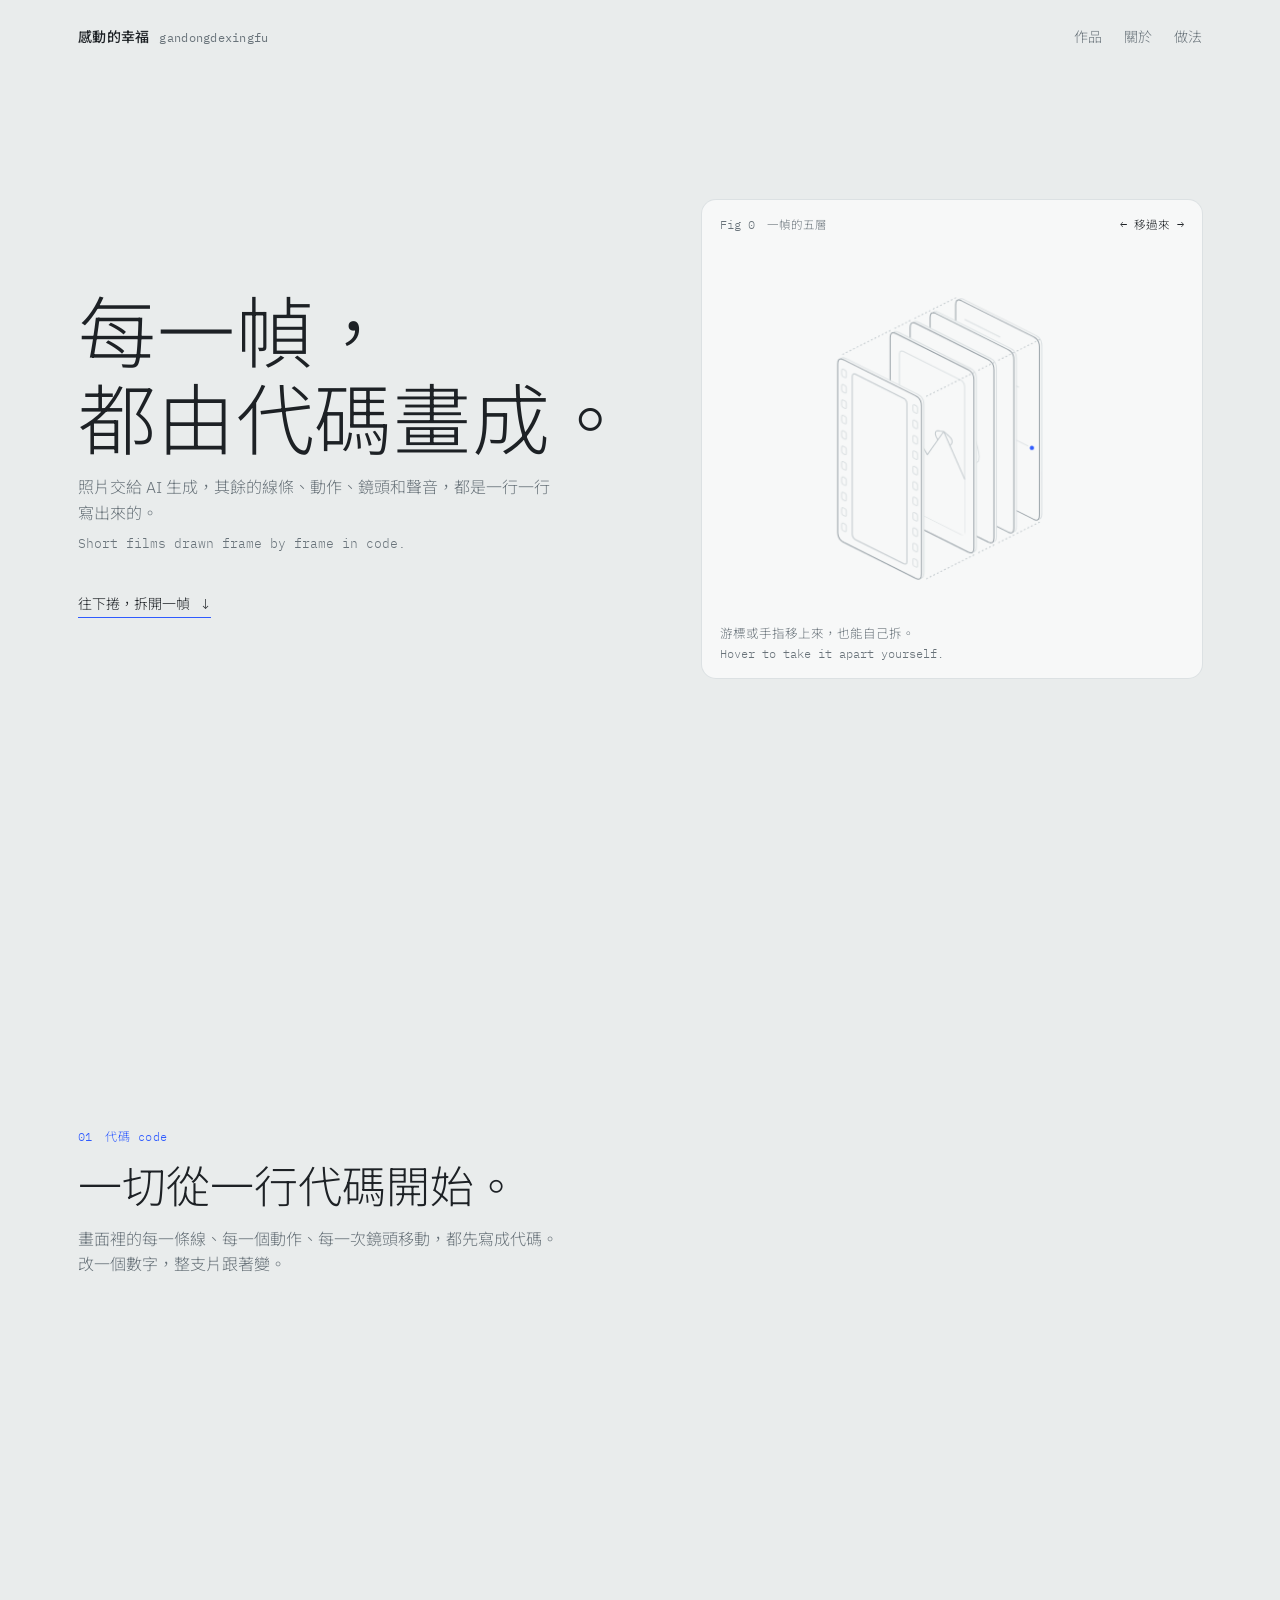
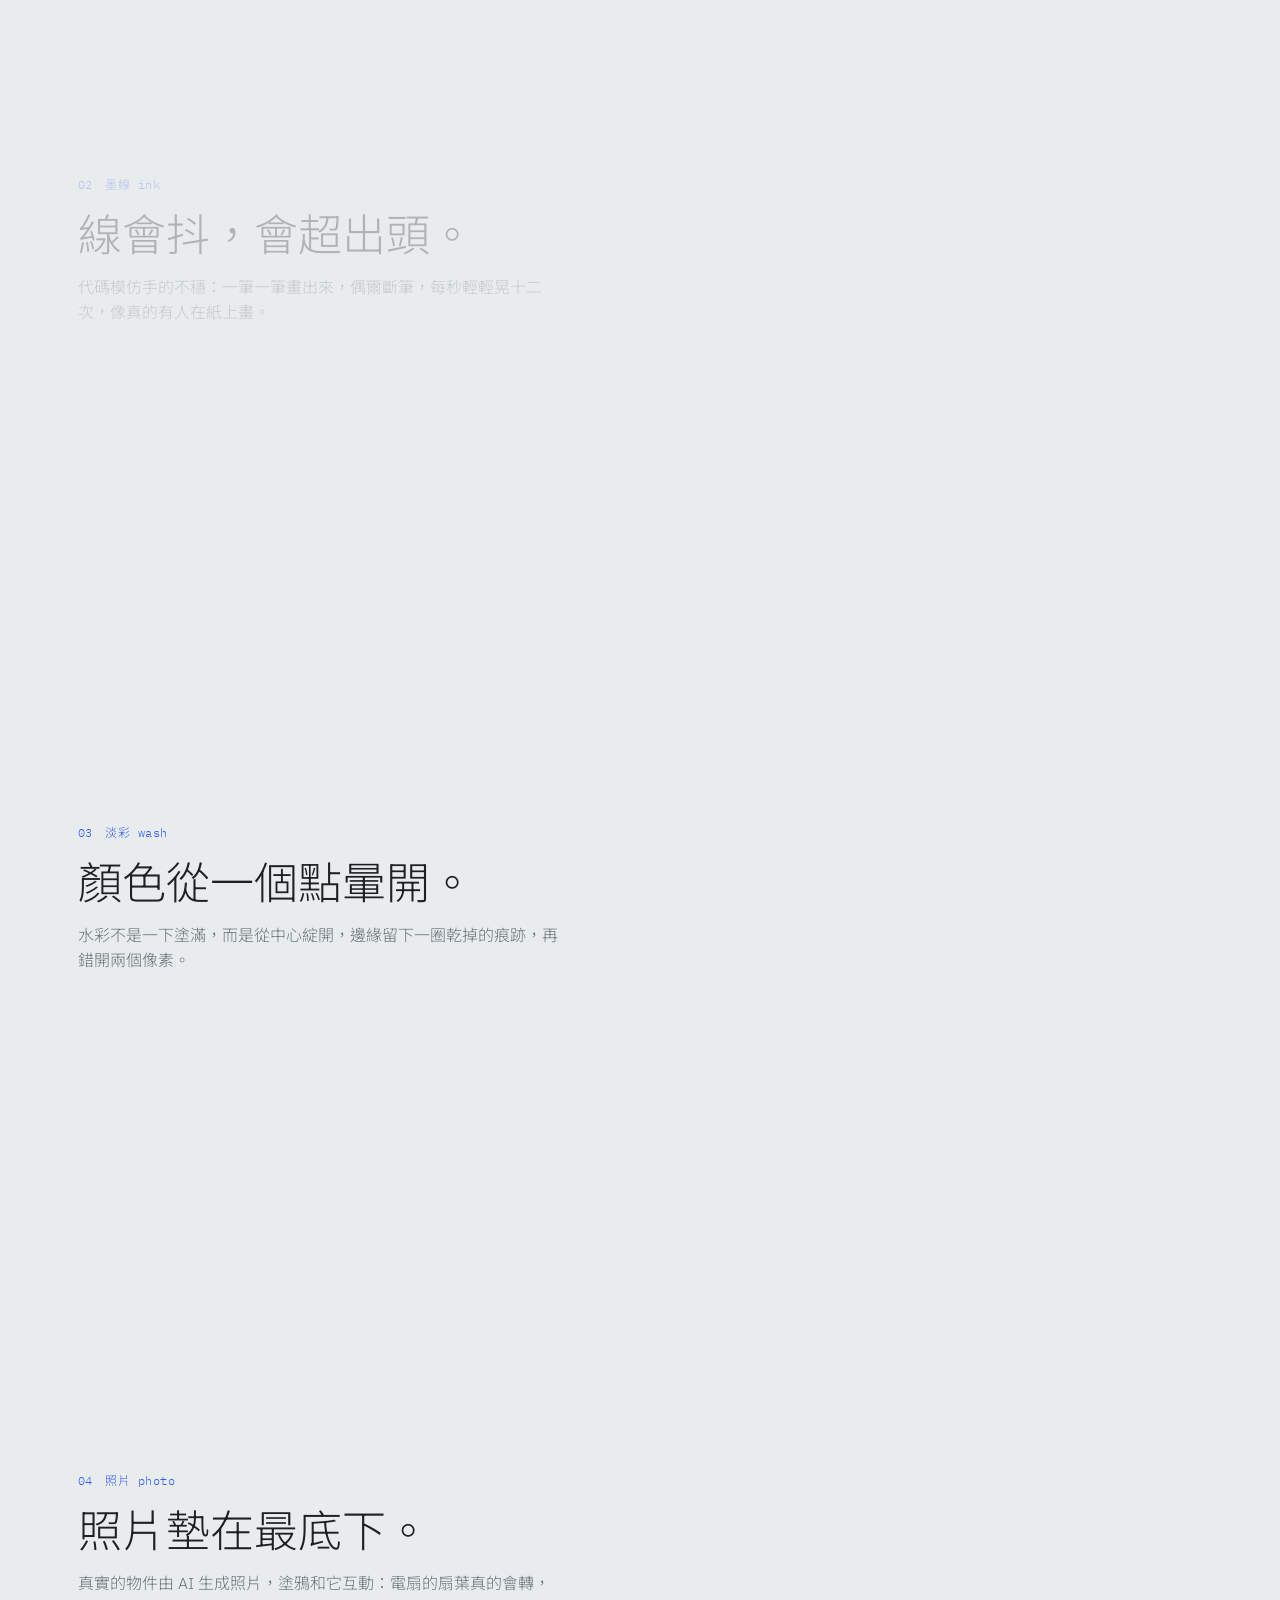
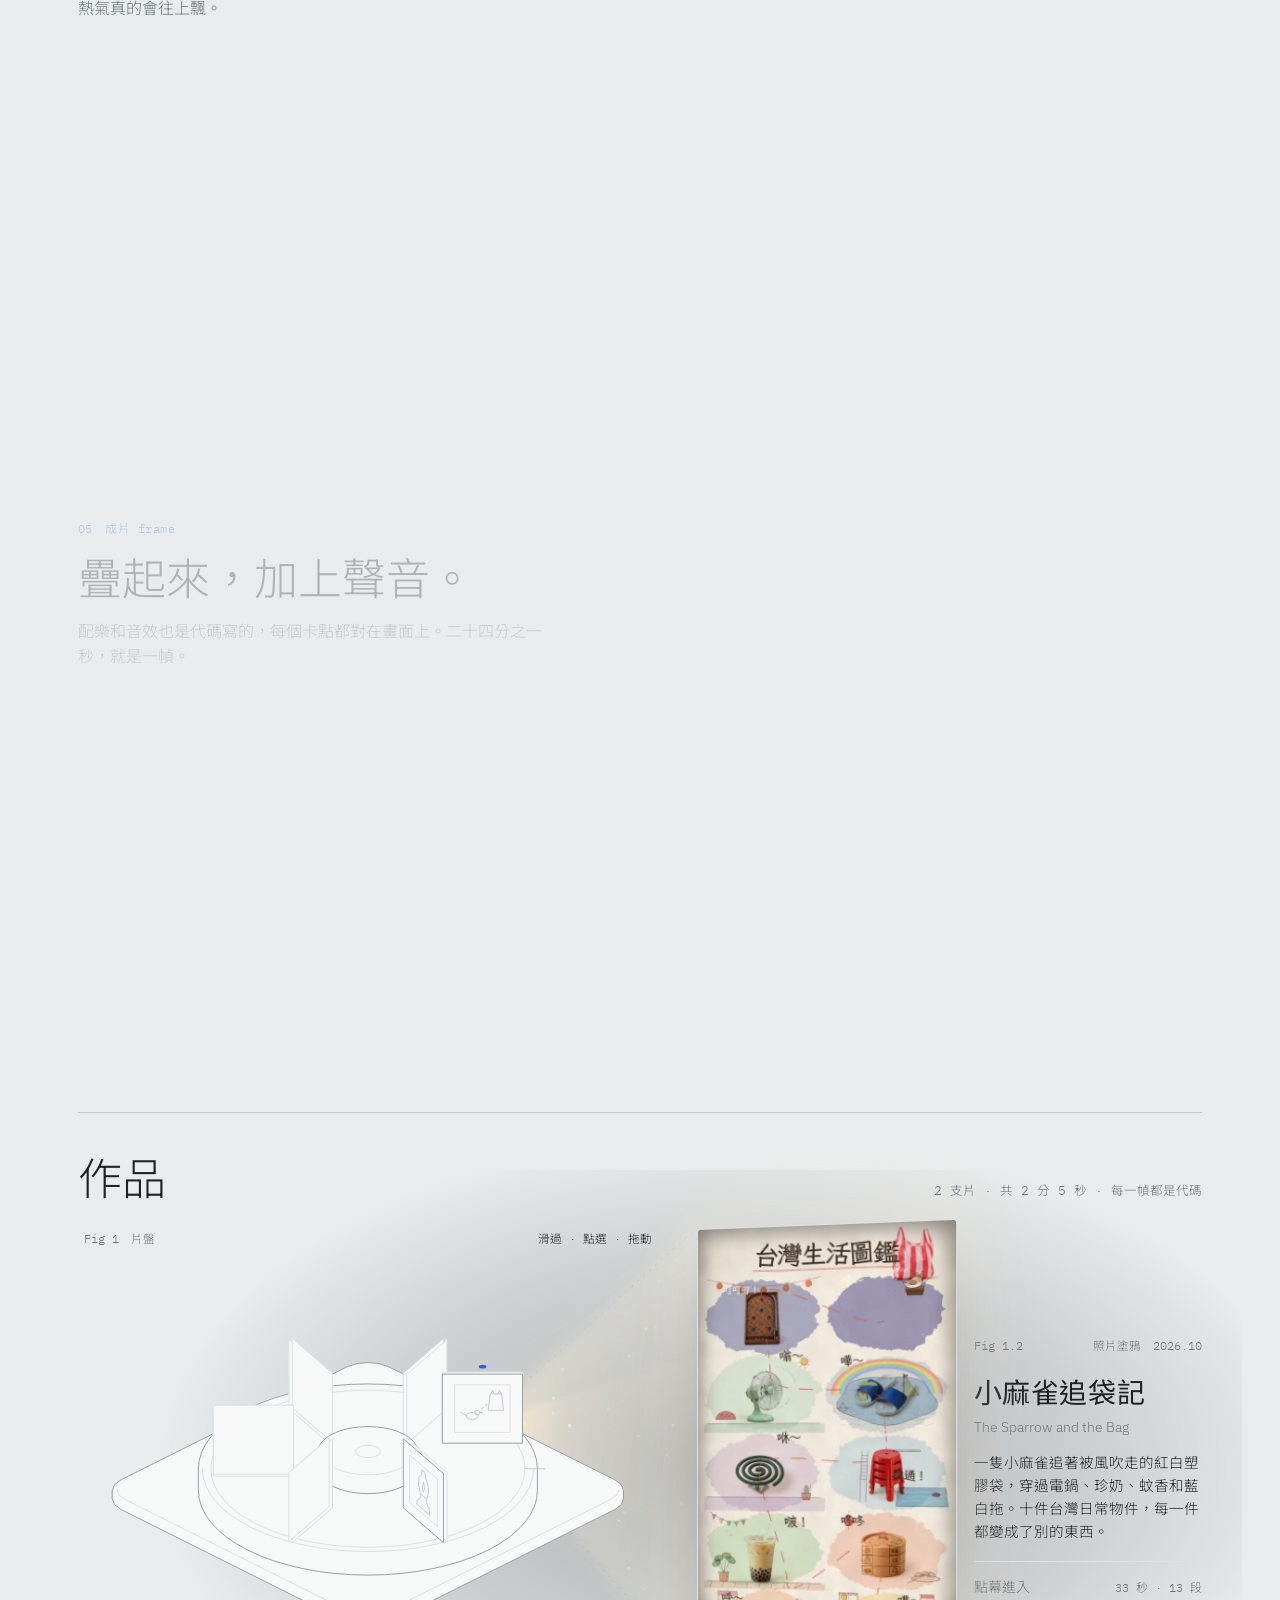
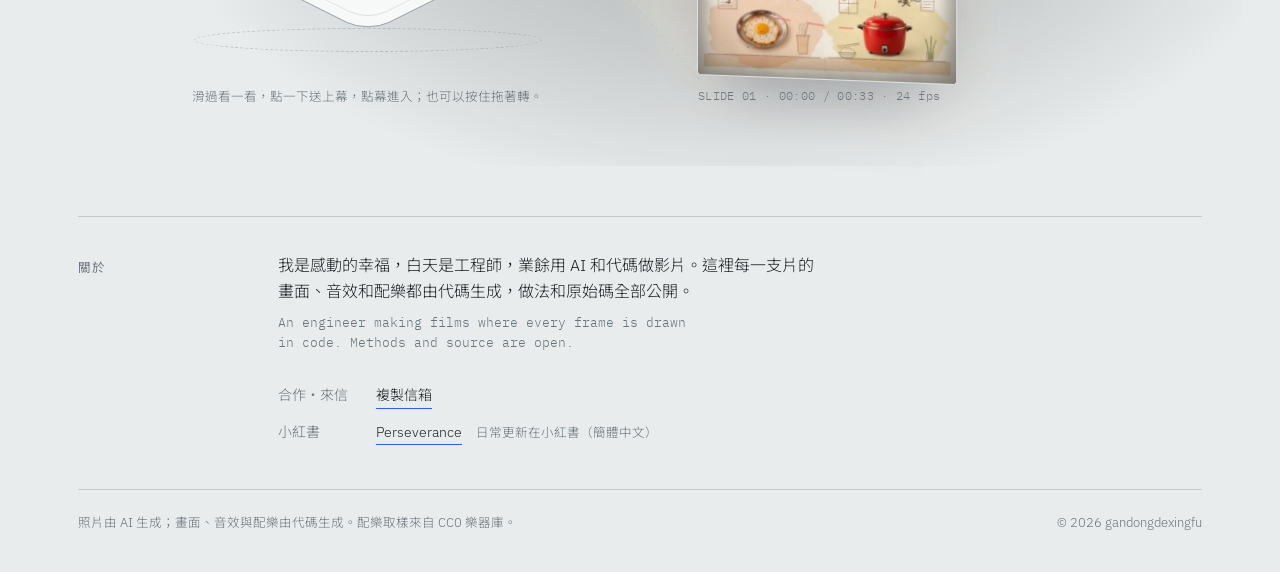
==== commit fc3b061a: "幻燈機：只有點幕才進入作品頁 - 轉盤只負責選片，點幻燈片不再進入 - 幕滑上去時邊緣亮藍、底部浮出「看這支片 →」 - 介紹下方改成「點幕進入」提示，不再是連結  Co-Authored-By: C" ====
--- a/index.html
+++ b/index.html
@@ -70,7 +70,7 @@
           </figure>
         </div>
         <div class="float-shadow" aria-hidden="true"></div>
-        <p class="proj-hint">滑過看一看，點一下送上幕，再點一下進入；也可以按住拖著轉。</p>
+        <p class="proj-hint">滑過看一看，點一下送上幕，點幕進入；也可以按住拖著轉。</p>
       </div>
       <svg class="beam" id="beam" aria-hidden="true"><defs>
         <filter id="bW" x="-30%" y="-60%" width="160%" height="220%"><feGaussianBlur stdDeviation="18"/></filter>
@@ -88,12 +88,13 @@
           <img class="ghost" alt="" aria-hidden="true">
           <span class="grain" aria-hidden="true"></span>
           <span class="blank-frame" aria-hidden="true"></span>
+          <span class="screen-go" aria-hidden="true">看這支片 →</span>
         </a>
         <div class="screen-read" id="screenRead">SLIDE 01 · 00:00 / 00:00 · 24 fps</div>
         <div class="proj-text" id="peek">
           <div class="card-head"><span class="p-fig"></span><span class="p-tag"></span></div>
           <h3 class="p-title"></h3><div class="en p-en"></div><p class="p-blurb"></p>
-          <a class="p-go-link" href="#"><span class="p-go">看這支片</span><span class="meta p-meta"></span><span class="arrow" aria-hidden="true">→</span></a>
+          <div class="p-go-link"><span class="p-go">點幕進入</span><span class="meta p-meta"></span></div>
         </div>
       </div>
     </div>
@@ -173,24 +174,24 @@
   // —— 幻燈機：轉盤上一支作品一張幻燈片（新到舊），空位是「製作中」；閱讀位置的那張投在幕上 ——
   window.BIN = WORKS.map(w => [w.title, FP[w.id].dur, w.thumb]);
   const shelf = document.getElementById('shelf'), screen = document.getElementById('screen'), vid = screen.querySelector('video'), ghost = screen.querySelector('.ghost');
-  const peek = document.getElementById('peek'), $ = c => peek.querySelector(c), sread = document.getElementById('screenRead'), go = peek.querySelector('.p-go-link');
+  const peek = document.getElementById('peek'), $ = c => peek.querySelector(c), sread = document.getElementById('screenRead'), go = null;
   const mmss = t => `${String(Math.floor(t / 60)).padStart(2, '0')}:${String(Math.floor(t % 60)).padStart(2, '0')}`;
   let onScreen = -2, slideNo = 0;
   const text = i => {
     const w = WORKS[i];
     peek.classList.toggle('blank', !w); screen.classList.toggle('blank', !w);
     if (!w) {
-      [screen, go].forEach(a => a.removeAttribute('href'));
+      screen.removeAttribute('href');
       $('.p-fig').textContent = 'Fig —'; $('.p-tag').textContent = '製作中';
       $('.p-title').textContent = '下一支片'; $('.p-en').textContent = 'Coming next';
       $('.p-blurb').textContent = '還在代碼裡，沒被畫出來。這一格先空著，留給下一支片。';
       $('.p-go').textContent = '敬請期待'; $('.p-meta').textContent = '';
       return;
     }
-    [screen, go].forEach(a => a.href = `works/${w.id}/`);
+    screen.href = `works/${w.id}/`;
     $('.p-fig').textContent = w.fig; $('.p-tag').textContent = `${w.style}　${w.date}`;
     $('.p-title').textContent = w.title; $('.p-en').textContent = w.en; $('.p-blurb').textContent = w.blurb;
-    $('.p-go').textContent = '看這支片'; $('.p-meta').textContent = `${FP[w.id].dur.toFixed(0)} 秒 · ${w.chapters.length} 段`;
+    $('.p-go').textContent = '點幕進入'; $('.p-meta').textContent = `${FP[w.id].dur.toFixed(0)} 秒 · ${w.chapters.length} 段`;
   };
   const readout = () => { const w = WORKS[onScreen], D = w ? FP[w.id].dur : 0; sread.textContent = `SLIDE ${String(slideNo).padStart(2, '0')} · ${mmss(w ? vid.currentTime : 0)} / ${mmss(D)} · 24 fps`; };
   vid.addEventListener('timeupdate', readout);
@@ -223,7 +224,7 @@
     } });
     const st = tray.stage;
     // 不用瀏覽器的 click：按下到放開之間轉盤在轉、幻燈片前後順序重排，瀏覽器會把那次點擊丟掉。
-    // 改成自己記：按下時選中哪一張就立刻送上幕；按下的正是已經在幕上的那張，放開時才進入。
+    // 改成自己記：按下時選中哪一張就立刻送上幕。轉盤只負責選片；要進入作品頁，點幕。
     let downIdx = -1, wasRead = false;
     st.addEventListener('pointerdown', e => {
       dragged = false; x0 = e.clientX;
@@ -231,10 +232,7 @@
       if (downIdx >= 0 && !wasRead) { atRead = downIdx; project(downIdx); }
     });
     st.addEventListener('pointermove', e => { if (e.buttons && Math.abs(e.clientX - x0) > 6) dragged = true; });
-    addEventListener('pointerup', () => {
-      if (downIdx >= 0 && wasRead && !dragged && WORKS[downIdx]) enter();
-      downIdx = -1;
-    });
+    addEventListener('pointerup', () => { downIdx = -1; });
     // 光束：從閱讀位置那張幻燈片的鏡頭射出，向幕發散。三層：外圈的散光、光錐本體、中心最亮的一束；
     // 越靠近鏡頭越亮，越遠越淡；邊緣是糊的；光裡有灰塵在飄；光的顏色跟著幕上的畫面變，幕的四周被照亮
     const beam = document.getElementById('beam'), dust = document.getElementById('dust'), dx = dust.getContext('2d');
--- a/assets/site.css
+++ b/assets/site.css
@@ -325,11 +325,8 @@
 .proj-text h3 { font-family: "Noto Sans TC", var(--sans); font-weight: 400; font-size: 28px; margin: 14px 0 0; letter-spacing: .02em; }
 .proj-text .en { font-size: 14px; color: var(--dim); margin-top: 2px; }
 .proj-text p { font-size: 14.5px; margin: 12px 0 0; }
-.p-go-link { display: flex; align-items: baseline; gap: 14px; margin-top: 18px; padding-top: 14px; border-top: 1px solid var(--faint); text-decoration: none; color: inherit; font-size: 14.5px; }
+.p-go-link { color: var(--dim); display: flex; align-items: baseline; gap: 14px; margin-top: 18px; padding-top: 14px; border-top: 1px solid var(--faint); font-size: 14px; }
 .p-go-link .meta { font-family: var(--mono); font-size: 12px; color: var(--dim); margin-left: auto; }
-.p-go-link .arrow { color: var(--signal); transition: transform .5s var(--ease); }
-.p-go-link:hover .arrow { transform: translateX(5px); }
-.p-go-link:hover .p-go { color: var(--signal); }
 .proj-text.blank .arrow { display: none; }
 .proj-text.blank .p-go-link { pointer-events: none; }
 @media (min-width: 901px) { .gallery .filters, .gallery .works { display: none; } }
@@ -347,3 +344,9 @@
 .courier rect + rect { fill: none; }
 .hero-fig { transition: opacity .4s var(--ease); }
 .hero-fig[style*="--gone: 1"] .fig-stage { opacity: .35; transition: opacity .4s; }
+
+/* 幕是唯一的入口：滑上去，邊緣亮成訊號藍，底部浮出「看這支片 →」 */
+.screen-go { position: absolute; left: 50%; bottom: 16px; transform: translate(-50%, 6px); padding: 5px 12px; border-radius: 999px; font-size: 12.5px; letter-spacing: .04em; color: #fff; white-space: nowrap;
+  background: rgba(16, 20, 24, .5); -webkit-backdrop-filter: blur(6px); backdrop-filter: blur(6px); opacity: 0; transition: opacity .35s var(--ease), transform .35s var(--ease); pointer-events: none; }
+.screen[href]:hover .screen-go { opacity: 1; transform: translate(-50%, 0); }
+.screen[href]:hover { box-shadow: 0 0 0 1.5px var(--signal), 0 0 70px 4px rgb(var(--beam) / .32), 0 30px 60px -30px rgba(15, 25, 50, .5); }
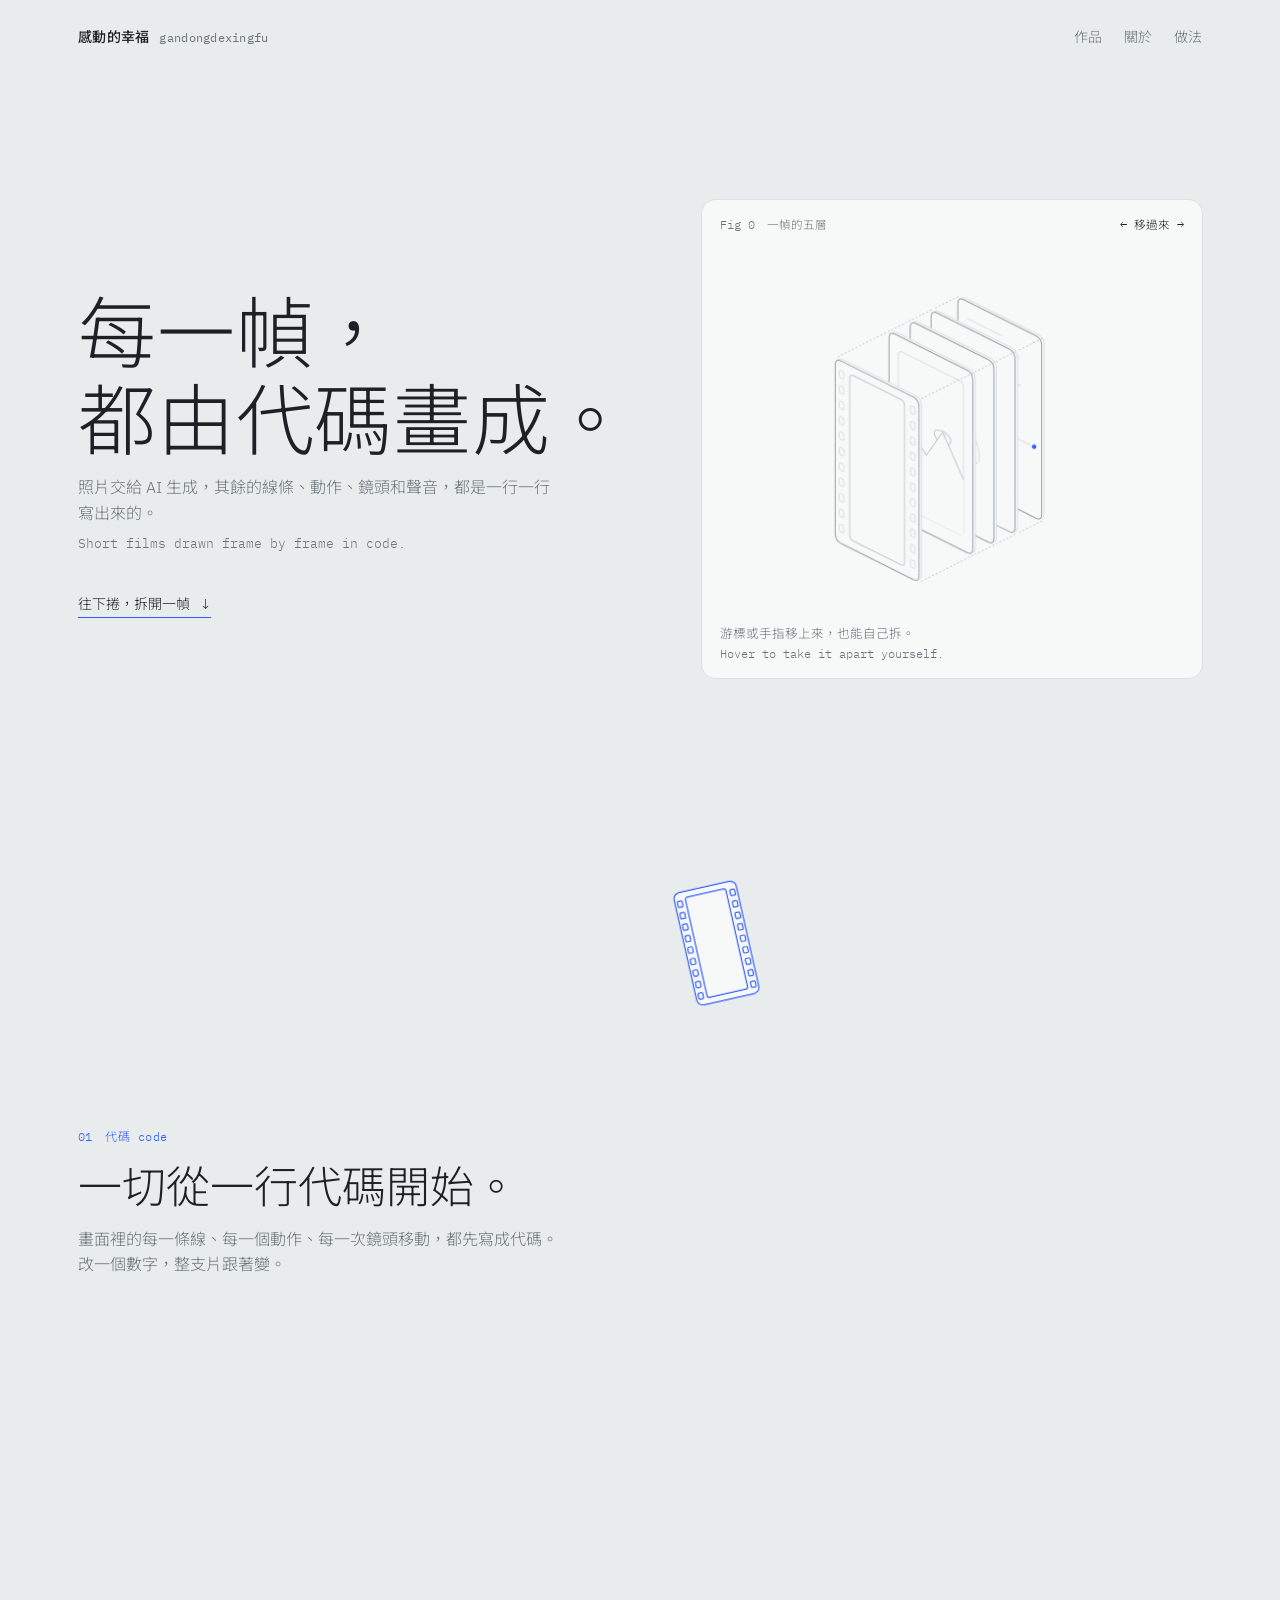
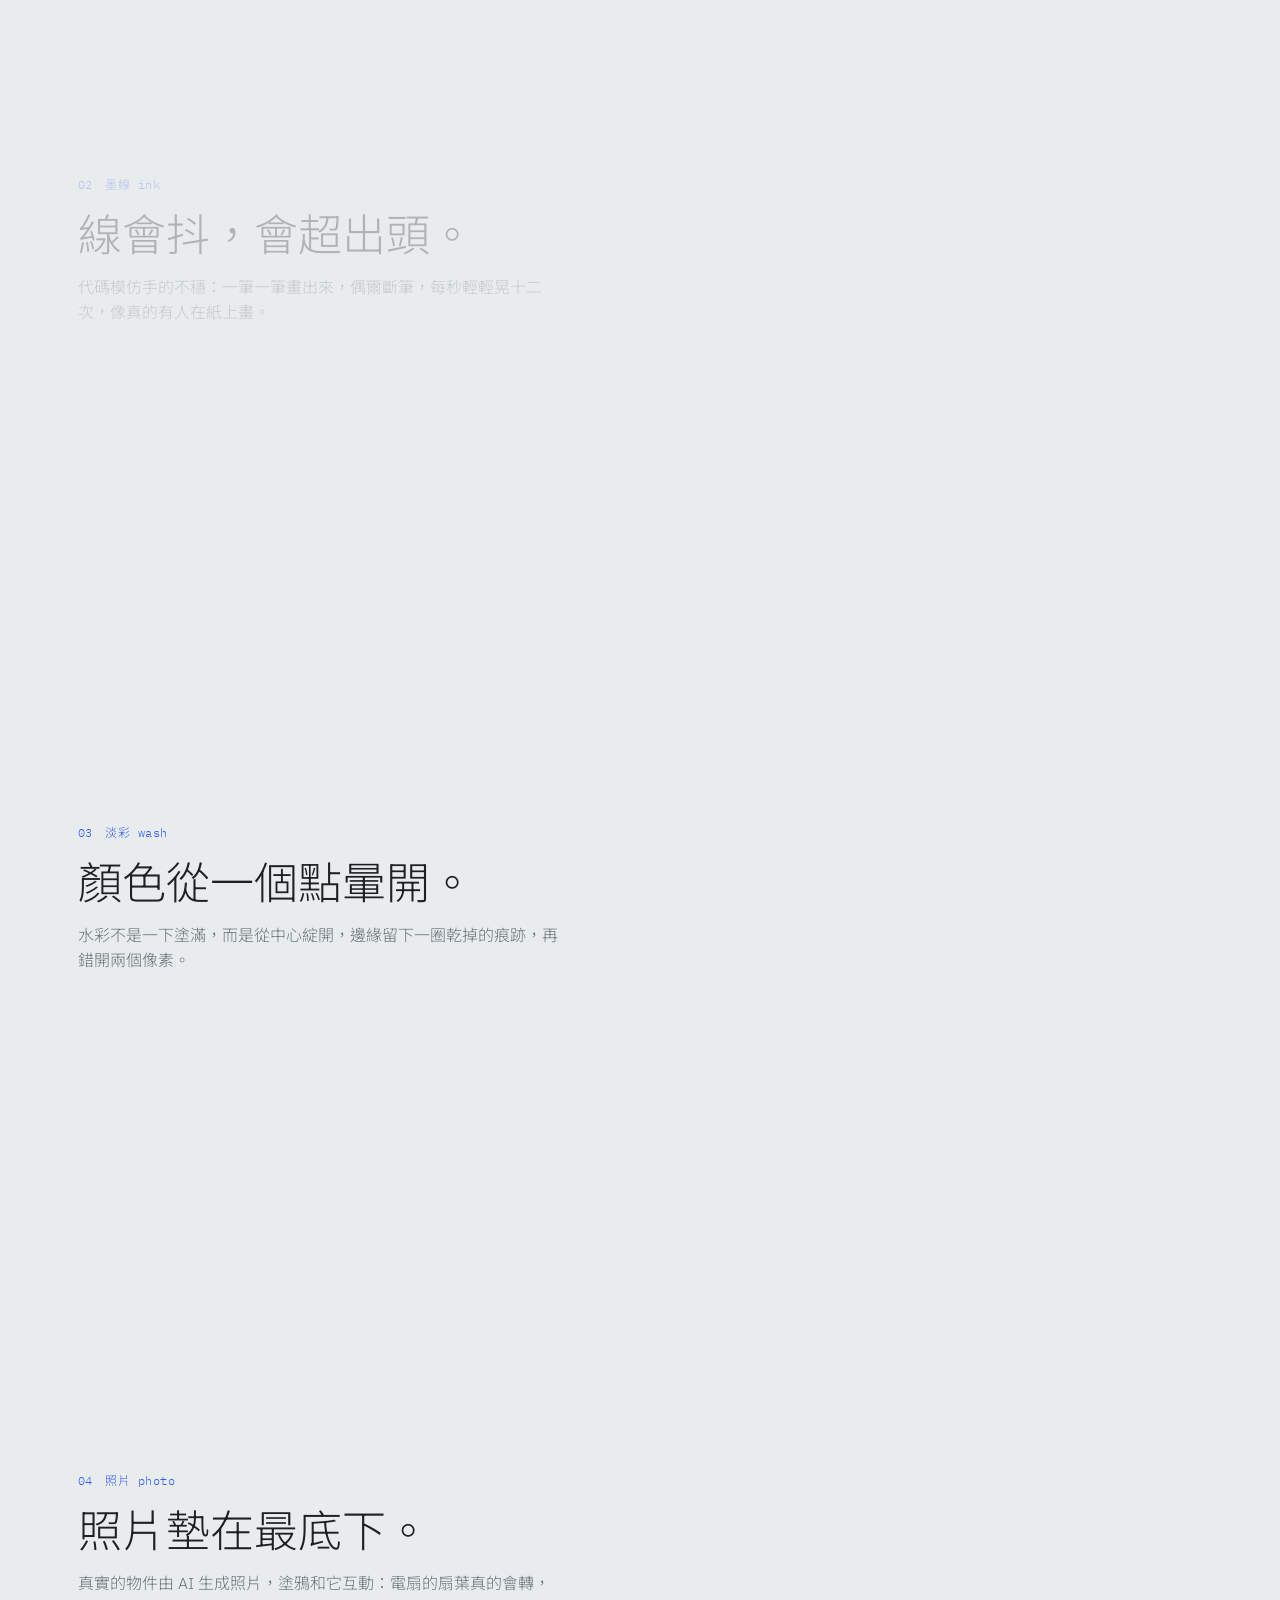
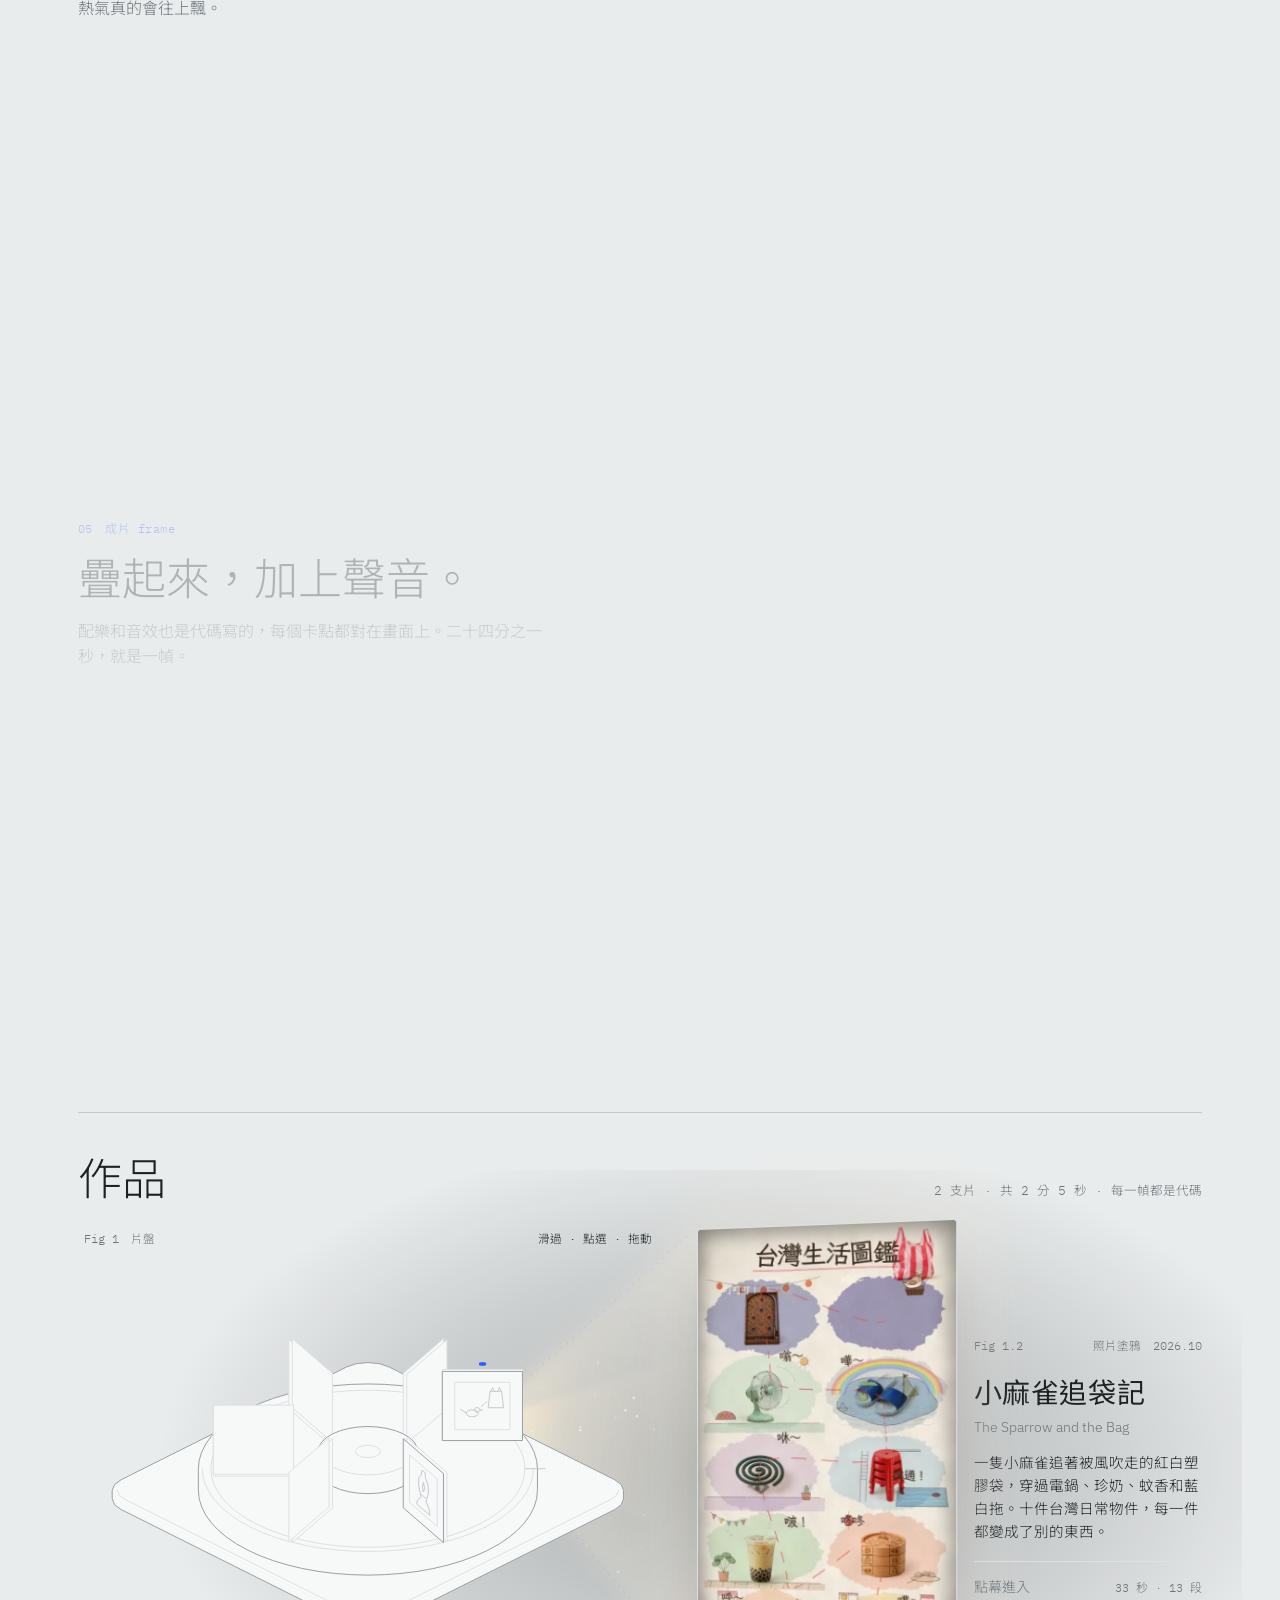
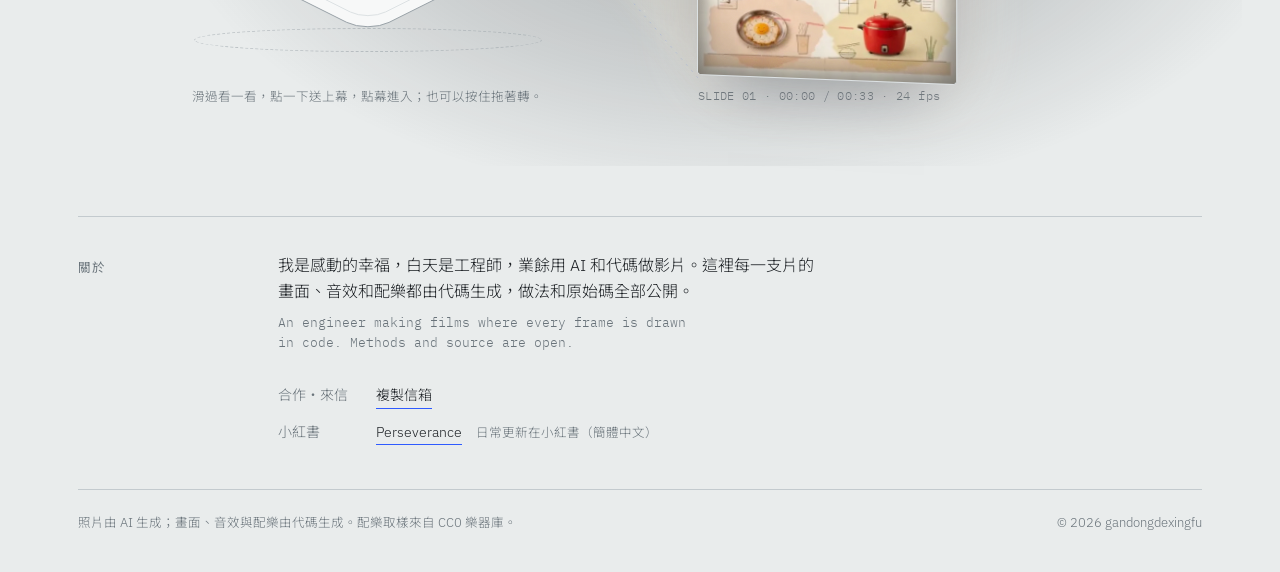
==== commit ab6dfce1: "開場那一幀改成一次性飛行：捲過開場結尾就自己飛完約 1.1 秒、落地消失，中途停下不留殘影 Co-Authored-By: Claude Opus 5.5 <noreply@anthropic.com" ====
--- a/index.html
+++ b/index.html
@@ -285,25 +285,30 @@
       courier.innerHTML = '<svg viewBox="0 0 54 96"><rect x="1" y="1" width="52" height="94" rx="5"/><rect x="10" y="6" width="34" height="84" rx="2"/>' +
         Array.from({ length: 9 }, (_, k) => `<rect x="3" y="${8 + k * 9.6}" width="4" height="5" rx="1"/><rect x="47" y="${8 + k * 9.6}" width="4" height="5" rx="1"/>`).join('') + '</svg>';
       document.body.appendChild(courier);
-      let landed = false;
-      const fly = () => {
+      // 一次性的飛行：捲過開場結尾的那一刻自己飛完（約 1.1 秒），落地就消失；中途停下也不會留在半空。
+      // 往回捲到開場裡面，下次再往下捲會重新飛一次。
+      let state = 'ready', t0 = 0;
+      const DUR = 1100;
+      const frame = now => {
+        if (state !== 'flying') return;
+        const p = Math.min(1, (now - t0) / DUR), e = p < .5 ? 2 * p * p : 1 - Math.pow(-2 * p + 2, 2) / 2;
+        const f = heroFig.querySelector('.fig-stage').getBoundingClientRect(), m = st.querySelector('svg [class~="dot"]').getBoundingClientRect();
+        const x0 = f.left + f.width * 0.42, y0 = Math.max(110, f.top + f.height * 0.5), x1 = m.left + m.width / 2, y1 = m.top + st.getBoundingClientRect().height * 0.13;
+        const cx = (x0 + x1) / 2 - 90, cy = Math.max(90, Math.min(y0, y1) - 70);
+        const x = (1 - e) ** 2 * x0 + 2 * (1 - e) * e * cx + e * e * x1, y = (1 - e) ** 2 * y0 + 2 * (1 - e) * e * cy + e * e * y1;
+        courier.style.transform = `translate(${x}px, ${y}px) translate(-50%, -50%) scale(${1.25 - e * .85}) rotate(${-14 * Math.sin(e * Math.PI)}deg)`;
+        courier.style.opacity = Math.min(1, p / .08, (1 - e) / .14);
+        if (p < 1) return requestAnimationFrame(frame);
+        state = 'done'; courier.style.opacity = 0;
+        screen.classList.remove('flick'); void screen.offsetWidth; screen.classList.add('flick');
+      };
+      const watch = () => {
         const sb = story.getBoundingClientRect(), pb = shelf.getBoundingClientRect(), vh = innerHeight;
-        // 起點：開場區的底邊離開畫面中線；終點：幻燈機走到畫面中間
-        const a = sb.bottom - vh * 0.55, z = pb.top + pb.height / 2 - vh * 0.5, p = Math.min(1, Math.max(0, a / (a - z || 1)));
-        const on = sb.bottom < vh * 0.62 && p < 1, e0 = p < .5 ? 2 * p * p : 1 - Math.pow(-2 * p + 2, 2) / 2;
-        courier.style.opacity = on ? Math.min(1, (1 - e0) / .14) : 0; // 最後一小段淡出，融進幻燈片，不會停在半路擋住它
-        heroFig.style.setProperty('--gone', on || p >= 1 ? 1 : 0);
-        if (on) {
-          const f = heroFig.querySelector('.fig-stage').getBoundingClientRect(), m = st.querySelector('svg [class~="dot"]').getBoundingClientRect();
-          const x0 = f.left + f.width * 0.42, y0 = Math.max(110, f.top + f.height * 0.5), x1 = m.left + m.width / 2, y1 = m.top + st.getBoundingClientRect().height * 0.13; // 起點跟著主圖，但不讓它跑出畫面上緣
-          const e = p < .5 ? 2 * p * p : 1 - Math.pow(-2 * p + 2, 2) / 2, cx = (x0 + x1) / 2 - 90, cy = Math.max(90, Math.min(y0, y1) - 70);
-          const x = (1 - e) ** 2 * x0 + 2 * (1 - e) * e * cx + e * e * x1, y = (1 - e) ** 2 * y0 + 2 * (1 - e) * e * cy + e * e * y1;
-          courier.style.transform = `translate(${x}px, ${y}px) translate(-50%, -50%) scale(${1.25 - e * .85}) rotate(${-14 * Math.sin(e * Math.PI)}deg)`;
-        }
-        if (p >= 1 && !landed) { landed = true; screen.classList.remove('flick'); void screen.offsetWidth; screen.classList.add('flick'); }
-        if (p < .98) landed = false;
+        heroFig.style.setProperty('--gone', sb.bottom < vh * 0.62 ? 1 : 0);
+        if (state === 'ready' && sb.bottom < vh * 0.6 && pb.top < vh) { state = 'flying'; t0 = performance.now(); requestAnimationFrame(frame); }
+        if (state === 'done' && sb.bottom > vh * 0.85) { state = 'ready'; courier.style.opacity = 0; }
       };
-      addEventListener('scroll', () => requestAnimationFrame(fly), { passive: true }); fly();
+      addEventListener('scroll', watch, { passive: true }); watch();
     }
   });
   // 進入作品頁：支援的瀏覽器裡，幕會直接放大成作品頁的播放器
